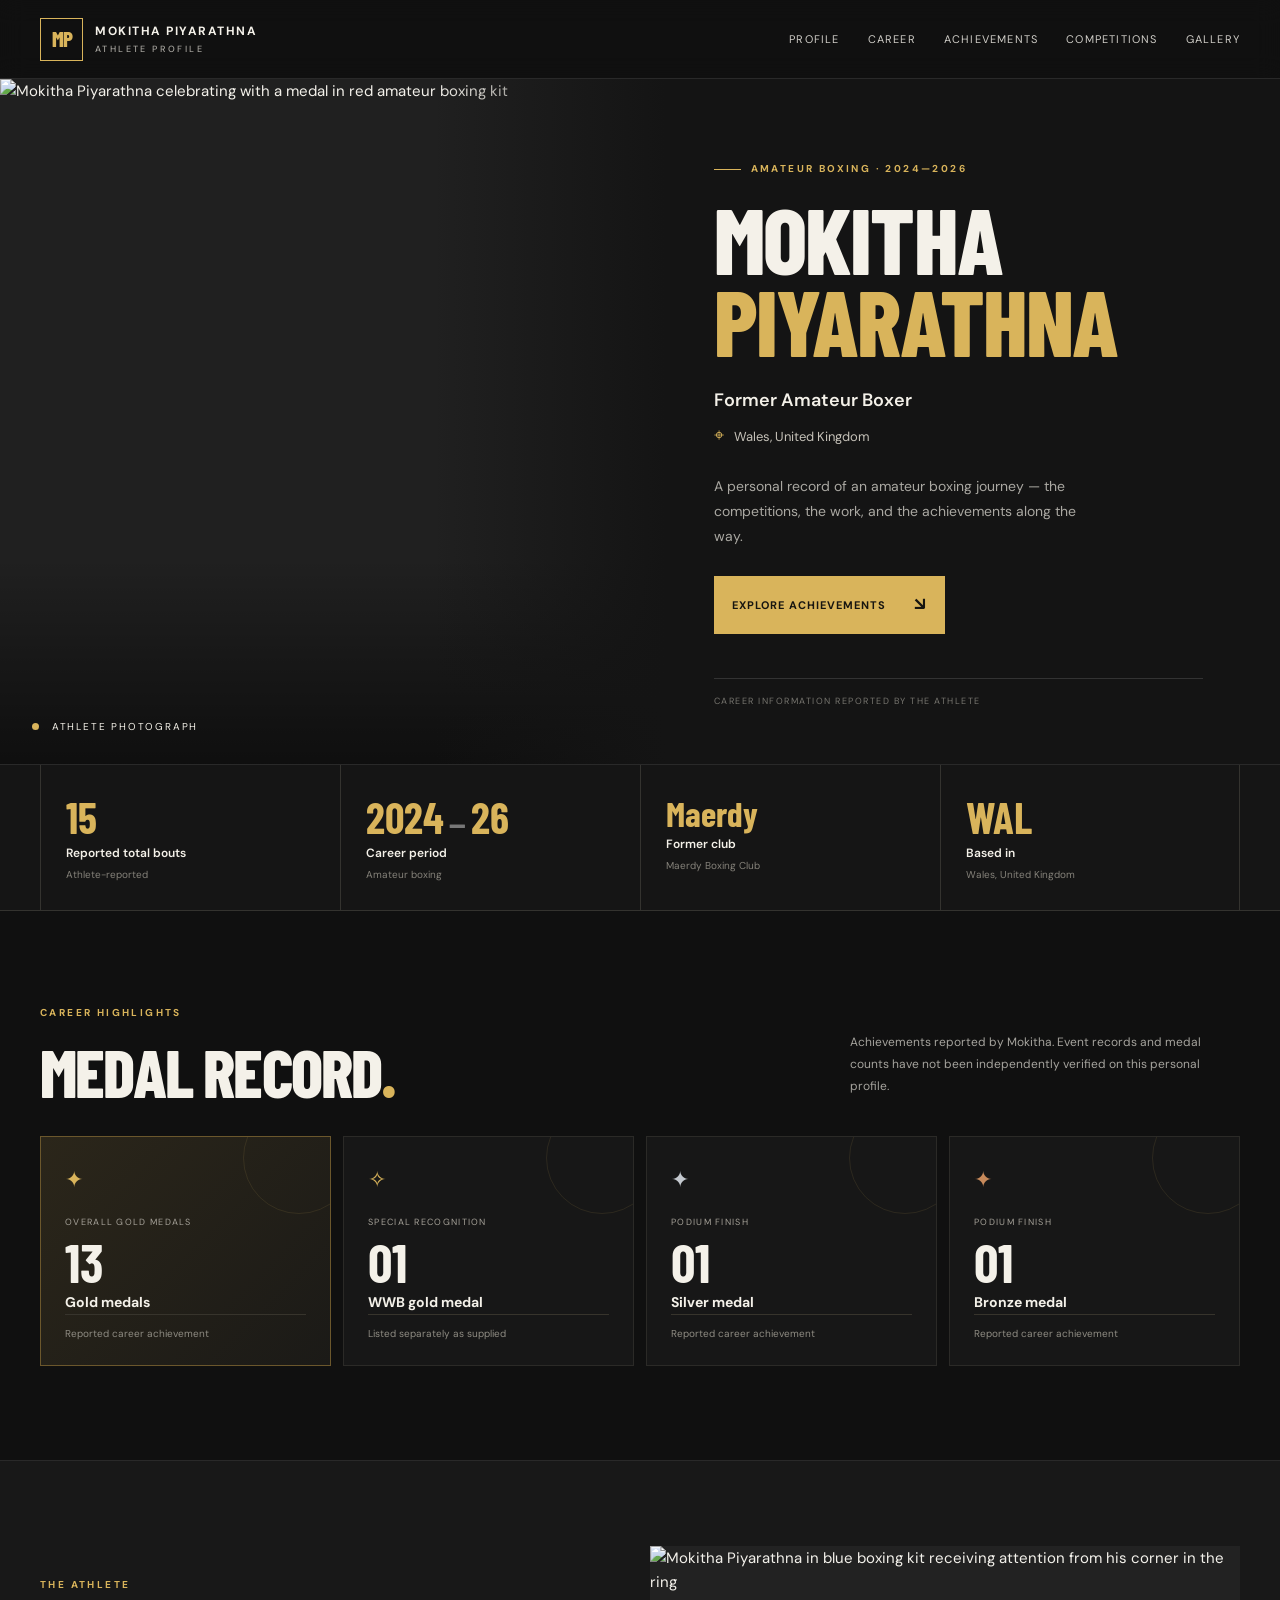
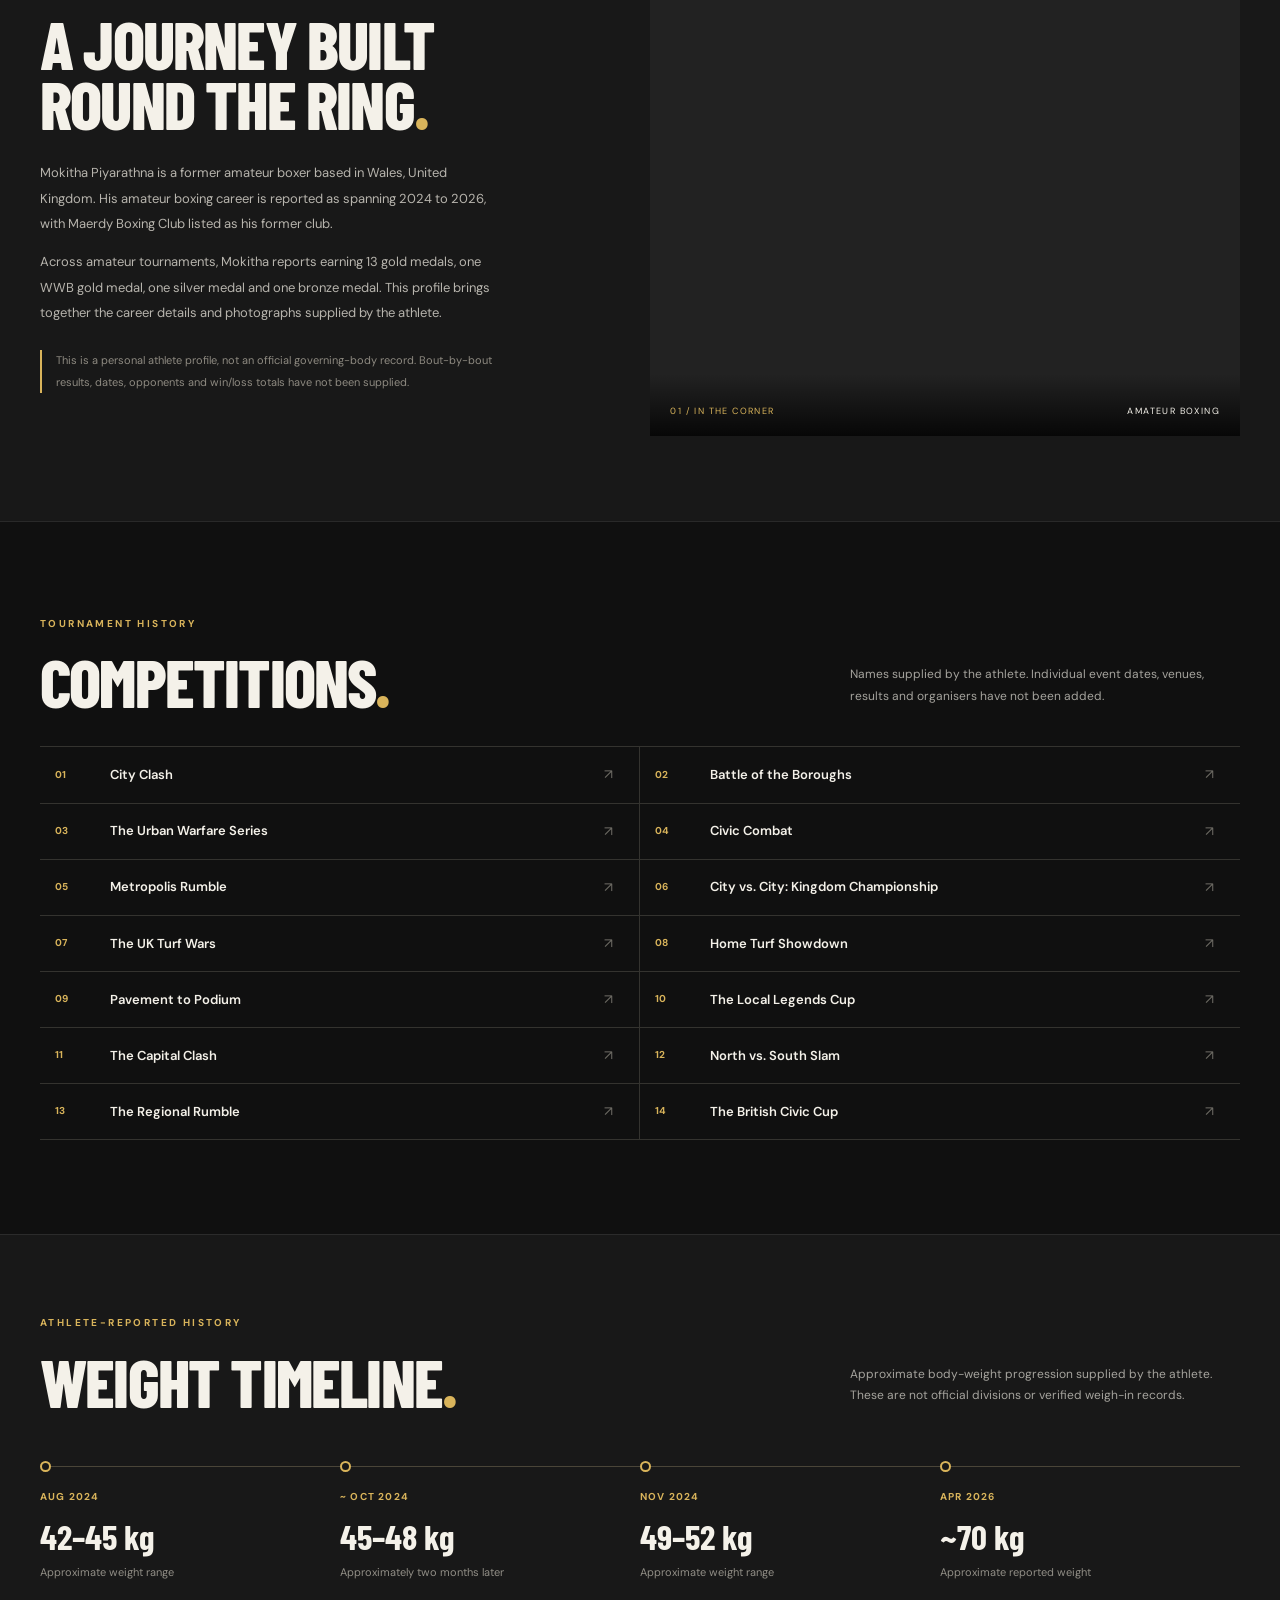
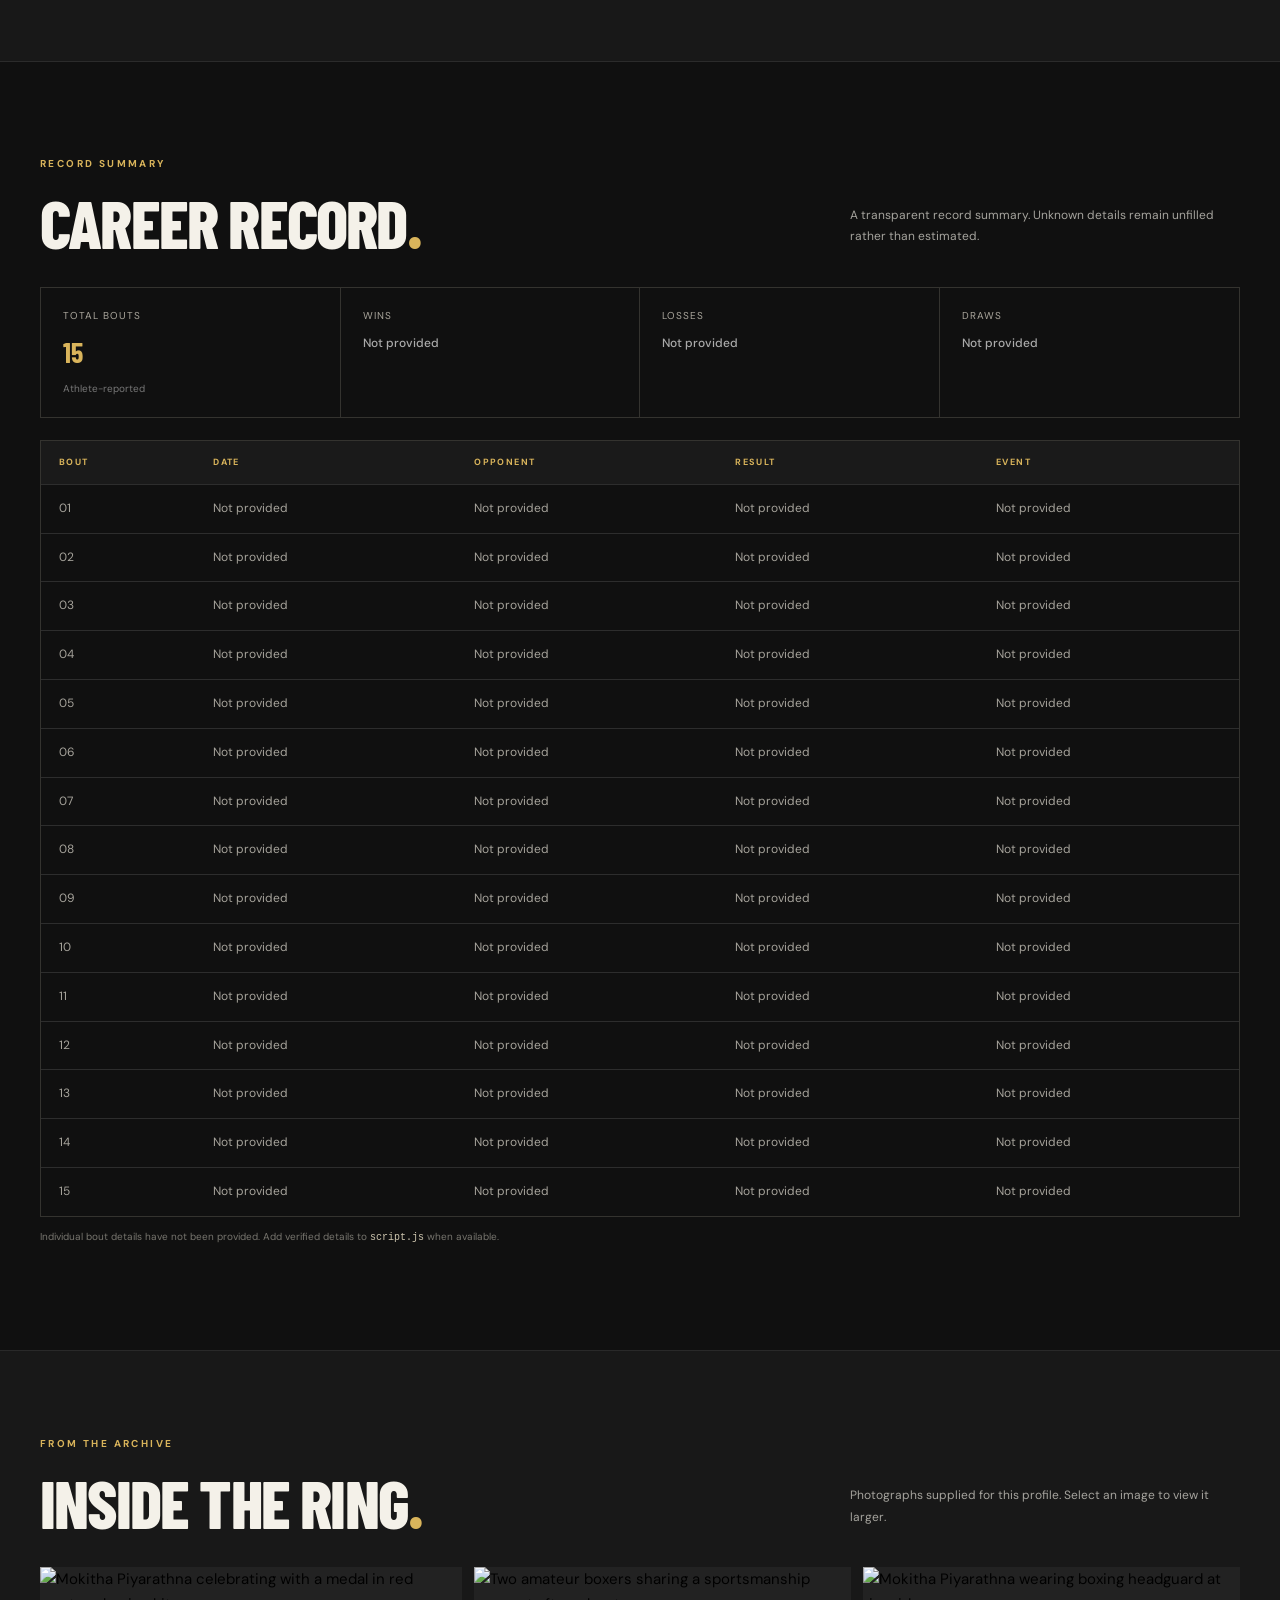
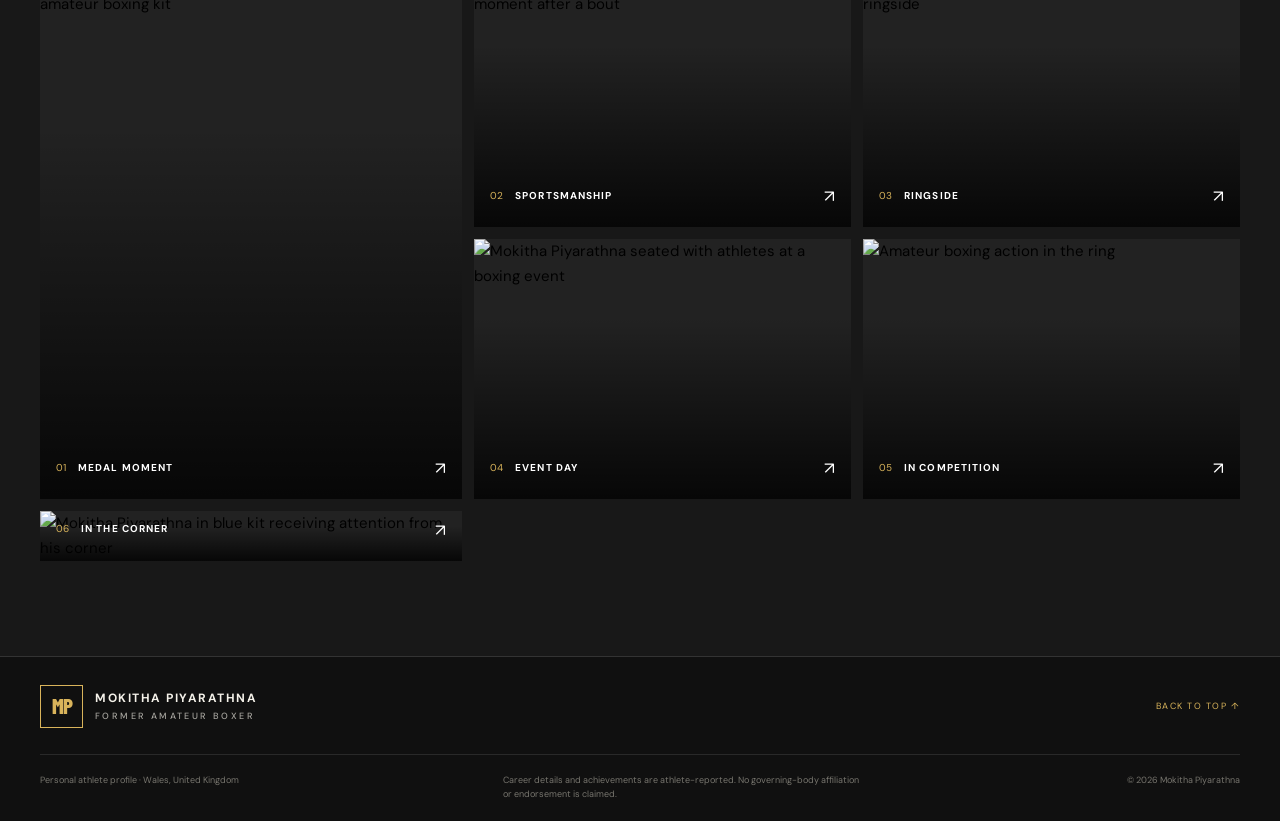
==== index.html @ 45ed4d42 "Add files via upload" ====
<!doctype html>
<html lang="en-GB">
<head>
  <meta charset="utf-8">
  <meta name="viewport" content="width=device-width, initial-scale=1">
  <meta name="theme-color" content="#111111">
  <title>Mokitha Piyarathna | Former Amateur Boxer</title>
  <meta name="description" content="The personal athlete profile of Mokitha Piyarathna, a former amateur boxer based in Wales, United Kingdom. Career overview, reported achievements, competition history and photographs.">
  <meta property="og:type" content="profile">
  <meta property="og:title" content="Mokitha Piyarathna | Former Amateur Boxer">
  <meta property="og:description" content="Amateur boxing career profile, reported medal achievements, competition history and photo gallery.">
  <meta property="og:image" content="assets/medal-celebration.jpeg">
  <meta property="og:image:alt" content="Mokitha Piyarathna celebrating with a medal in the boxing ring">
  <meta name="twitter:card" content="summary_large_image">
  <link rel="icon" type="image/svg+xml" href="favicon.svg">
  <link rel="stylesheet" href="styles.css">
  <script type="application/ld+json">
  {
    "@context": "https://schema.org",
    "@type": "ProfilePage",
    "name": "Mokitha Piyarathna — Former Amateur Boxer",
    "description": "Personal athlete profile for Mokitha Piyarathna, a former amateur boxer based in Wales, United Kingdom.",
    "mainEntity": {
      "@type": "Person",
      "name": "Mokitha Piyarathna",
      "jobTitle": "Former Amateur Boxer",
      "address": {
        "@type": "PostalAddress",
        "addressRegion": "Wales",
        "addressCountry": "GB"
      },
      "memberOf": {
        "@type": "SportsOrganization",
        "name": "Maerdy Boxing Club",
        "additionalProperty": {
          "@type": "PropertyValue",
          "name": "Relationship",
          "value": "Former club supplied by athlete"
        }
      },
      "description": "Former amateur boxer. Career period reported as 2024–2026. The profile's career details and achievements are athlete-reported."
    }
  }
  </script>
</head>
<body>
  <a class="skip-link" href="#main">Skip to content</a>
  <header class="site-header">
    <div class="wrap header-inner">
      <a class="brand" href="#top" aria-label="Mokitha Piyarathna home">
        <span class="monogram">MP</span><span class="brand-name">MOKITHA PIYARATHNA<span class="brand-sub">ATHLETE PROFILE</span></span>
      </a>
      <button class="menu-toggle" aria-expanded="false" aria-controls="main-nav">Menu <span aria-hidden="true">☰</span></button>
      <nav id="main-nav" class="nav" aria-label="Main navigation">
        <a href="#profile">Profile</a><a href="#career">Career</a><a href="#achievements">Achievements</a><a href="#competitions">Competitions</a><a href="#gallery">Gallery</a>
      </nav>
    </div>
  </header>

  <main id="main">
    <section class="hero" id="top" aria-labelledby="hero-title">
      <div class="hero-image-wrap">
        <img class="hero-image" src="assets/medal-celebration.jpeg" alt="Mokitha Piyarathna celebrating with a medal in red amateur boxing kit" fetchpriority="high">
        <div class="image-index"><span class="live-dot"></span> ATHLETE PHOTOGRAPH</div>
      </div>
      <div class="hero-content">
        <p class="eyebrow"><span class="gold-rule"></span> AMATEUR BOXING · 2024—2026</p>
        <h1 id="hero-title">Mokitha<br><span>Piyarathna</span></h1>
        <p class="hero-role">Former Amateur Boxer</p>
        <p class="hero-location"><span aria-hidden="true">⌖</span> Wales, United Kingdom</p>
        <p class="hero-summary">A personal record of an amateur boxing journey — the competitions, the work, and the achievements along the way.</p>
        <a class="button button-gold" href="#achievements">Explore achievements <span aria-hidden="true">↘</span></a>
        <div class="hero-footnote">CAREER INFORMATION REPORTED BY THE ATHLETE</div>
      </div>
    </section>

    <section class="stats-band" id="profile" aria-label="Athlete overview">
      <div class="wrap stats-grid">
        <div class="stat"><span class="stat-value">15</span><span class="stat-label">Reported total bouts</span><span class="stat-note">Athlete-reported</span></div>
        <div class="stat"><span class="stat-value">2024<span class="dash">—</span>26</span><span class="stat-label">Career period</span><span class="stat-note">Amateur boxing</span></div>
        <div class="stat"><span class="stat-value stat-club">Maerdy</span><span class="stat-label">Former club</span><span class="stat-note">Maerdy Boxing Club</span></div>
        <div class="stat"><span class="stat-value">WAL</span><span class="stat-label">Based in</span><span class="stat-note">Wales, United Kingdom</span></div>
      </div>
    </section>

    <section class="section wrap" id="achievements">
      <div class="section-head">
        <div><p class="eyebrow">CAREER HIGHLIGHTS</p><h2>Medal record<span class="gold-period">.</span></h2></div>
        <p class="section-intro">Achievements reported by Mokitha. Event records and medal counts have not been independently verified on this personal profile.</p>
      </div>
      <div class="medal-grid">
        <article class="medal-card medal-primary">
          <span class="medal-symbol" aria-hidden="true">✦</span><span class="medal-kicker">OVERALL GOLD MEDALS</span><strong>13</strong><span class="medal-title">Gold medals</span><span class="medal-line"></span><span class="medal-foot">Reported career achievement</span>
        </article>
        <article class="medal-card">
          <span class="medal-symbol" aria-hidden="true">✧</span><span class="medal-kicker">SPECIAL RECOGNITION</span><strong>01</strong><span class="medal-title">WWB gold medal</span><span class="medal-line"></span><span class="medal-foot">Listed separately as supplied</span>
        </article>
        <article class="medal-card">
          <span class="medal-symbol silver" aria-hidden="true">✦</span><span class="medal-kicker">PODIUM FINISH</span><strong>01</strong><span class="medal-title">Silver medal</span><span class="medal-line"></span><span class="medal-foot">Reported career achievement</span>
        </article>
        <article class="medal-card">
          <span class="medal-symbol bronze" aria-hidden="true">✦</span><span class="medal-kicker">PODIUM FINISH</span><strong>01</strong><span class="medal-title">Bronze medal</span><span class="medal-line"></span><span class="medal-foot">Reported career achievement</span>
        </article>
      </div>
    </section>

    <section class="career-section" id="career">
      <div class="wrap career-layout">
        <div class="career-copy">
          <p class="eyebrow">THE ATHLETE</p><h2>A journey built<br>round the ring<span class="gold-period">.</span></h2>
          <p>Mokitha Piyarathna is a former amateur boxer based in Wales, United Kingdom. His amateur boxing career is reported as spanning 2024 to 2026, with Maerdy Boxing Club listed as his former club.</p>
          <p>Across amateur tournaments, Mokitha reports earning 13 gold medals, one WWB gold medal, one silver medal and one bronze medal. This profile brings together the career details and photographs supplied by the athlete.</p>
          <p class="small-note">This is a personal athlete profile, not an official governing-body record. Bout-by-bout results, dates, opponents and win/loss totals have not been supplied.</p>
        </div>
        <figure class="career-photo">
          <img src="assets/corner-coaching.jpeg" alt="Mokitha Piyarathna in blue boxing kit receiving attention from his corner in the ring" loading="lazy">
          <figcaption><span>01 / IN THE CORNER</span><span>AMATEUR BOXING</span></figcaption>
        </figure>
      </div>
    </section>

    <section class="section wrap" id="competitions">
      <div class="section-head">
        <div><p class="eyebrow">TOURNAMENT HISTORY</p><h2>Competitions<span class="gold-period">.</span></h2></div>
        <p class="section-intro">Names supplied by the athlete. Individual event dates, venues, results and organisers have not been added.</p>
      </div>
      <div class="competition-list">
        <div class="competition-item"><span>01</span><p>City Clash</p><span class="comp-mark">↗</span></div>
        <div class="competition-item"><span>02</span><p>Battle of the Boroughs</p><span class="comp-mark">↗</span></div>
        <div class="competition-item"><span>03</span><p>The Urban Warfare Series</p><span class="comp-mark">↗</span></div>
        <div class="competition-item"><span>04</span><p>Civic Combat</p><span class="comp-mark">↗</span></div>
        <div class="competition-item"><span>05</span><p>Metropolis Rumble</p><span class="comp-mark">↗</span></div>
        <div class="competition-item"><span>06</span><p>City vs. City: Kingdom Championship</p><span class="comp-mark">↗</span></div>
        <div class="competition-item"><span>07</span><p>The UK Turf Wars</p><span class="comp-mark">↗</span></div>
        <div class="competition-item"><span>08</span><p>Home Turf Showdown</p><span class="comp-mark">↗</span></div>
        <div class="competition-item"><span>09</span><p>Pavement to Podium</p><span class="comp-mark">↗</span></div>
        <div class="competition-item"><span>10</span><p>The Local Legends Cup</p><span class="comp-mark">↗</span></div>
        <div class="competition-item"><span>11</span><p>The Capital Clash</p><span class="comp-mark">↗</span></div>
        <div class="competition-item"><span>12</span><p>North vs. South Slam</p><span class="comp-mark">↗</span></div>
        <div class="competition-item"><span>13</span><p>The Regional Rumble</p><span class="comp-mark">↗</span></div>
        <div class="competition-item"><span>14</span><p>The British Civic Cup</p><span class="comp-mark">↗</span></div>
      </div>
    </section>

    <section class="weight-section">
      <div class="wrap">
        <div class="section-head">
          <div><p class="eyebrow">ATHLETE-REPORTED HISTORY</p><h2>Weight timeline<span class="gold-period">.</span></h2></div>
          <p class="section-intro">Approximate body-weight progression supplied by the athlete. These are not official divisions or verified weigh-in records.</p>
        </div>
        <div class="timeline">
          <article class="timeline-item"><div class="timeline-date">AUG 2024</div><div class="timeline-dot"></div><div class="timeline-detail"><strong>42–45 kg</strong><span>Approximate weight range</span></div></article>
          <article class="timeline-item"><div class="timeline-date">~ OCT 2024</div><div class="timeline-dot"></div><div class="timeline-detail"><strong>45–48 kg</strong><span>Approximately two months later</span></div></article>
          <article class="timeline-item"><div class="timeline-date">NOV 2024</div><div class="timeline-dot"></div><div class="timeline-detail"><strong>49–52 kg</strong><span>Approximate weight range</span></div></article>
          <article class="timeline-item"><div class="timeline-date">APR 2026</div><div class="timeline-dot"></div><div class="timeline-detail"><strong>~70 kg</strong><span>Approximate reported weight</span></div></article>
        </div>
      </div>
    </section>

    <section class="section wrap" id="record">
      <div class="section-head">
        <div><p class="eyebrow">RECORD SUMMARY</p><h2>Career record<span class="gold-period">.</span></h2></div>
        <p class="section-intro">A transparent record summary. Unknown details remain unfilled rather than estimated.</p>
      </div>
      <div class="record-summary">
        <div><span>Total bouts</span><strong>15</strong><small>Athlete-reported</small></div>
        <div><span>Wins</span><strong class="not-provided">Not provided</strong></div>
        <div><span>Losses</span><strong class="not-provided">Not provided</strong></div>
        <div><span>Draws</span><strong class="not-provided">Not provided</strong></div>
      </div>
      <div class="table-wrap">
        <table>
          <thead><tr><th scope="col">Bout</th><th scope="col">Date</th><th scope="col">Opponent</th><th scope="col">Result</th><th scope="col">Event</th></tr></thead>
          <tbody id="bout-rows"></tbody>
        </table>
      </div>
      <p class="table-note">Individual bout details have not been provided. Add verified details to <code>script.js</code> when available.</p>
    </section>

    <section class="gallery-section" id="gallery">
      <div class="wrap">
        <div class="section-head">
          <div><p class="eyebrow">FROM THE ARCHIVE</p><h2>Inside the ring<span class="gold-period">.</span></h2></div>
          <p class="section-intro">Photographs supplied for this profile. Select an image to view it larger.</p>
        </div>
        <div class="gallery-grid">
          <button class="gallery-card gallery-tall" data-full="assets/medal-celebration.jpeg" data-alt="Mokitha Piyarathna celebrating with a medal in red amateur boxing kit"><img src="assets/medal-celebration.jpeg" alt="Mokitha Piyarathna celebrating with a medal in red amateur boxing kit" loading="lazy"><span class="gallery-caption">01 <b>MEDAL MOMENT</b><i>↗</i></span></button>
          <button class="gallery-card" data-full="assets/sportsmanship.jpeg" data-alt="Two amateur boxers sharing a sportsmanship moment after a bout"><img src="assets/sportsmanship.jpeg" alt="Two amateur boxers sharing a sportsmanship moment after a bout" loading="lazy"><span class="gallery-caption">02 <b>SPORTSMANSHIP</b><i>↗</i></span></button>
          <button class="gallery-card" data-full="assets/ringside-portrait.jpeg" data-alt="Mokitha Piyarathna wearing boxing headguard at ringside"><img src="assets/ringside-portrait.jpeg" alt="Mokitha Piyarathna wearing boxing headguard at ringside" loading="lazy"><span class="gallery-caption">03 <b>RINGSIDE</b><i>↗</i></span></button>
          <button class="gallery-card" data-full="assets/team-event.jpeg" data-alt="Mokitha Piyarathna seated with athletes at a boxing event"><img src="assets/team-event.jpeg" alt="Mokitha Piyarathna seated with athletes at a boxing event" loading="lazy"><span class="gallery-caption">04 <b>EVENT DAY</b><i>↗</i></span></button>
          <button class="gallery-card" data-full="assets/ring-action.jpeg" data-alt="Amateur boxing action in the ring"><img src="assets/ring-action.jpeg" alt="Amateur boxing action in the ring" loading="lazy"><span class="gallery-caption">05 <b>IN COMPETITION</b><i>↗</i></span></button>
          <button class="gallery-card" data-full="assets/corner-coaching.jpeg" data-alt="Mokitha Piyarathna in blue kit receiving attention from his corner"><img src="assets/corner-coaching.jpeg" alt="Mokitha Piyarathna in blue kit receiving attention from his corner" loading="lazy"><span class="gallery-caption">06 <b>IN THE CORNER</b><i>↗</i></span></button>
        </div>
      </div>
    </section>
    <dialog class="lightbox" aria-label="Expanded photograph"><button class="lightbox-close" aria-label="Close image">×</button><img alt="Expanded boxing photograph" src=""><p></p></dialog>
  </main>

  <footer class="site-footer">
    <div class="wrap footer-main"><a class="brand" href="#top"><span class="monogram">MP</span><span class="brand-name">MOKITHA PIYARATHNA<span class="brand-sub">FORMER AMATEUR BOXER</span></span></a><a class="back-top" href="#top">BACK TO TOP ↑</a></div>
    <div class="wrap footer-bottom"><p>Personal athlete profile · Wales, United Kingdom</p><p>Career details and achievements are athlete-reported. No governing-body affiliation or endorsement is claimed.</p><p class="copyright">© <span id="year">2026</span> Mokitha Piyarathna</p></div>
  </footer>
  <script src="script.js" defer></script>
</body>
</html>
---- styles.css ----
@import url('https://fonts.googleapis.com/css2?family=Barlow+Condensed:wght@500;600;700;800;900&family=DM+Sans:wght@400;500;600;700&display=swap');
:root{--bg:#101010;--panel:#171717;--panel2:#1e1e1e;--text:#f4f1e9;--muted:#a5a39d;--line:#34332f;--gold:#d9b45b;--gold2:#f0d58d;--max:1200px}
*{box-sizing:border-box}html{scroll-behavior:smooth;scroll-padding-top:88px}body{margin:0;background:var(--bg);color:var(--text);font-family:"DM Sans",Arial,sans-serif;font-size:15px;line-height:1.65}img{display:block;max-width:100%}a{color:inherit;text-decoration:none}button{font:inherit}.wrap{width:min(var(--max),calc(100% - 64px));margin-inline:auto}.skip-link{position:absolute;left:-9999px;top:8px;background:var(--gold);color:#111;padding:10px;z-index:99}.skip-link:focus{left:8px}.site-header{position:sticky;top:0;z-index:20;background:rgba(16,16,16,.94);backdrop-filter:blur(12px);border-bottom:1px solid #292929}.header-inner{min-height:78px;display:flex;align-items:center;justify-content:space-between;gap:24px}.brand{display:flex;align-items:center;gap:12px;min-width:max-content}.monogram{width:43px;height:43px;display:grid;place-items:center;border:1px solid var(--gold);color:var(--gold);font-family:"Barlow Condensed",sans-serif;font-size:21px;font-weight:800;letter-spacing:-1px}.brand-name{font-size:12px;letter-spacing:1.5px;font-weight:700;line-height:1.35}.brand-sub{display:block;font-size:9px;color:var(--muted);letter-spacing:2.4px;margin-top:4px;font-weight:500}.nav{display:flex;align-items:center;gap:28px}.nav a{font-size:11px;text-transform:uppercase;letter-spacing:1.2px;color:#d0cec8;transition:color .2s}.nav a:hover,.nav a:focus-visible{color:var(--gold)}.menu-toggle{display:none;background:none;border:1px solid var(--line);color:var(--text);padding:8px 12px}.hero{min-height:610px;display:grid;grid-template-columns:1.04fr .96fr;background:#141414;border-bottom:1px solid #292929}.hero-image-wrap{position:relative;min-height:610px;overflow:hidden;background:#202020}.hero-image{width:100%;height:100%;position:absolute;inset:0;object-fit:cover;object-position:center 24%;filter:saturate(.82);}.hero-image-wrap:after{content:"";position:absolute;inset:0;background:linear-gradient(90deg,transparent 65%,#141414 100%),linear-gradient(0deg,rgba(0,0,0,.55),transparent 30%);pointer-events:none}.image-index{position:absolute;z-index:1;left:32px;bottom:28px;font-size:10px;letter-spacing:1.8px;color:#f3f0e7}.live-dot{display:inline-block;width:7px;height:7px;border-radius:50%;background:var(--gold);margin-right:8px}.hero-content{padding:82px clamp(32px,6vw,96px) 55px 48px;align-self:center}.eyebrow{font-size:10px;letter-spacing:2.4px;font-weight:700;color:var(--gold);margin:0 0 19px;display:flex;align-items:center;gap:10px}.gold-rule{height:1px;width:27px;background:var(--gold);display:inline-block}.hero h1,.section h2,.career-copy h2,.section-head h2{font-family:"Barlow Condensed",Impact,sans-serif;font-weight:800;text-transform:uppercase;letter-spacing:-1.8px;line-height:.9;margin:0}.hero h1{font-size:clamp(58px,7.2vw,104px)}.hero h1 span{color:var(--gold)}.hero-role{font-size:18px;font-weight:600;margin:24px 0 5px}.hero-location{color:#c5c1b8;margin:0 0 23px;font-size:13px}.hero-location span{color:var(--gold);font-size:18px;margin-right:7px}.hero-summary{max-width:390px;color:#aaa8a2;font-size:14px;line-height:1.8;margin:0 0 27px}.button{display:inline-flex;align-items:center;gap:28px;padding:14px 18px;font-size:11px;text-transform:uppercase;letter-spacing:1px;font-weight:700}.button-gold{background:var(--gold);color:#171510}.button-gold:hover{background:var(--gold2)}.button span{font-size:18px}.hero-footnote{margin-top:44px;padding-top:15px;border-top:1px solid #333;font-size:9px;letter-spacing:1.5px;color:#77756f}.stats-band{border-bottom:1px solid var(--line);background:#151515}.stats-grid{display:grid;grid-template-columns:repeat(4,1fr)}.stat{padding:29px 25px 27px;border-left:1px solid var(--line);display:flex;flex-direction:column;gap:3px}.stat:last-child{border-right:1px solid var(--line)}.stat-value{font-family:"Barlow Condensed",sans-serif;font-size:43px;line-height:1.1;font-weight:700;color:var(--gold)}.stat-club{font-size:35px}.dash{color:#777;font-size:28px;padding:0 5px}.stat-label{font-size:12px;font-weight:600}.stat-note{font-size:10px;color:#85827a}.section{padding-top:94px;padding-bottom:94px}.section-head{display:flex;align-items:end;justify-content:space-between;gap:35px;margin-bottom:35px}.section-head h2,.career-copy h2{font-size:clamp(43px,5.5vw,67px)}.gold-period{color:var(--gold)}.section-intro{max-width:390px;margin:0 0 4px;color:var(--muted);font-size:12px;line-height:1.8}.medal-grid{display:grid;grid-template-columns:repeat(4,1fr);gap:12px}.medal-card{position:relative;background:var(--panel);border:1px solid #2b2a27;padding:25px 24px 22px;min-height:218px;display:flex;flex-direction:column;align-items:flex-start;overflow:hidden}.medal-card:after{content:"";position:absolute;right:-25px;top:-35px;width:110px;height:110px;border:1px solid rgba(217,180,91,.11);border-radius:50%}.medal-primary{background:linear-gradient(135deg,#2b261a,#1b1a17);border-color:#6b572c}.medal-symbol{font-size:22px;color:var(--gold);margin-bottom:16px}.medal-symbol.silver{color:#c4c9cf}.medal-symbol.bronze{color:#c88a5b}.medal-kicker{font-size:9px;letter-spacing:1.3px;color:#a5a198}.medal-card strong{font-family:"Barlow Condensed",sans-serif;font-size:54px;line-height:1.05;margin-top:5px}.medal-title{font-size:14px;font-weight:700}.medal-line{height:1px;width:100%;background:#37342c;margin-top:auto;margin-bottom:11px}.medal-foot{font-size:10px;color:#8f8c83}.career-section{background:#181818;border-top:1px solid #292929;border-bottom:1px solid #292929;padding:85px 0}.career-layout{display:grid;grid-template-columns:.92fr 1.08fr;gap:9%;align-items:center}.career-copy h2{margin-bottom:27px}.career-copy p:not(.eyebrow){color:#b7b4ad;font-size:13px;line-height:1.95;max-width:460px}.career-copy .small-note{border-left:2px solid var(--gold);padding-left:14px;margin-top:25px;font-size:11px!important;color:#8e8a81!important}.career-photo{margin:0;position:relative;height:490px;background:#222;overflow:hidden}.career-photo img{width:100%;height:100%;object-fit:cover;object-position:center 30%;filter:saturate(.75)}.career-photo figcaption{position:absolute;bottom:0;left:0;right:0;background:linear-gradient(0deg,rgba(0,0,0,.8),transparent);padding:30px 20px 17px;display:flex;justify-content:space-between;font-size:9px;letter-spacing:1.4px}.career-photo figcaption span:first-child{color:var(--gold)}.competition-list{display:grid;grid-template-columns:1fr 1fr;border-top:1px solid var(--line)}.competition-item{display:grid;grid-template-columns:42px 1fr 20px;gap:13px;align-items:center;padding:16px 15px;border-bottom:1px solid var(--line);min-width:0}.competition-item:nth-child(odd){border-right:1px solid var(--line)}.competition-item>span:first-child{font-size:10px;color:var(--gold);font-weight:700}.competition-item p{font-size:13px;margin:0;font-weight:600}.comp-mark{color:#6c6a63;font-size:14px}.weight-section{padding:80px 0;background:#181818;border-block:1px solid #2b2b2b}.timeline{display:grid;grid-template-columns:repeat(4,1fr);position:relative;margin-top:50px}.timeline:before{content:"";height:1px;background:#4a4538;position:absolute;top:5px;left:0;right:0}.timeline-item{position:relative;padding:28px 20px 0 0}.timeline-dot{position:absolute;top:0;left:0;width:11px;height:11px;border:2px solid var(--gold);background:#181818;border-radius:50%;z-index:1}.timeline-date{font-size:10px;color:var(--gold);font-weight:700;letter-spacing:1.2px;margin-bottom:12px}.timeline-detail strong{display:block;font-family:"Barlow Condensed",sans-serif;font-size:35px;line-height:1.1}.timeline-detail span{display:block;color:#918e86;font-size:11px;margin-top:7px}.record-summary{display:grid;grid-template-columns:repeat(4,1fr);border:1px solid var(--line);margin-bottom:22px}.record-summary>div{padding:20px 22px;border-right:1px solid var(--line);display:flex;flex-direction:column;gap:5px}.record-summary>div:last-child{border:0}.record-summary span{font-size:10px;color:#aaa69c;text-transform:uppercase;letter-spacing:1px}.record-summary strong{font-family:"Barlow Condensed",sans-serif;font-size:28px;color:var(--gold)}.record-summary small{font-size:10px;color:#777}.record-summary .not-provided{font-family:"DM Sans",sans-serif;font-size:12px;color:#aaa;font-weight:500;margin-top:5px}.table-wrap{overflow-x:auto;border:1px solid var(--line)}table{border-collapse:collapse;width:100%;min-width:610px;text-align:left}th{font-size:9px;letter-spacing:1.4px;text-transform:uppercase;color:var(--gold);background:#1a1a1a}th,td{padding:14px 18px;border-bottom:1px solid #2d2d2d}td{font-size:12px;color:#a6a39b}tbody tr:last-child td{border-bottom:0}.table-note{color:#77756e;font-size:10px;margin-top:12px}.table-note code{color:#cfc7b0}.gallery-section{padding:85px 0 95px;background:#181818;border-top:1px solid #292929}.gallery-grid{display:grid;grid-template-columns:1.12fr 1fr 1fr;grid-template-rows:repeat(2,260px);gap:12px}.gallery-card{position:relative;padding:0;overflow:hidden;border:0;background:#222;text-align:left;cursor:zoom-in;min-width:0}.gallery-card.gallery-tall{grid-row:span 2}.gallery-card img{width:100%;height:100%;object-fit:cover;transition:transform .35s ease;filter:saturate(.8)}.gallery-card:hover img,.gallery-card:focus-visible img{transform:scale(1.035)}.gallery-card:after{content:"";position:absolute;inset:30% 0 0;background:linear-gradient(0deg,rgba(0,0,0,.8),transparent)}.gallery-caption{position:absolute;bottom:0;left:0;right:0;z-index:1;padding:17px 16px;display:flex;align-items:center;gap:12px;font-size:10px;color:var(--gold)}.gallery-caption b{font-size:10px;letter-spacing:1.1px;color:white}.gallery-caption i{font-style:normal;margin-left:auto;color:white;font-size:17px}.lightbox{border:1px solid #49443a;background:#111;color:white;padding:12px;max-width:min(92vw,900px);max-height:90vh}.lightbox::backdrop{background:rgba(0,0,0,.88)}.lightbox img{max-height:78vh;max-width:100%;object-fit:contain}.lightbox p{font-size:11px;color:#aaa;margin:8px 0 0}.lightbox-close{position:absolute;right:8px;top:8px;background:#111d;color:white;border:1px solid #777;border-radius:50%;width:34px;height:34px;font-size:24px;cursor:pointer}.site-footer{border-top:1px solid #333;padding:28px 0 20px;background:#101010}.footer-main{display:flex;align-items:center;justify-content:space-between;padding-bottom:26px;border-bottom:1px solid #292929}.back-top{font-size:9px;letter-spacing:1.5px;color:var(--gold)}.footer-bottom{padding-top:18px;display:flex;align-items:flex-start;justify-content:space-between;gap:20px;color:#77756e;font-size:9px}.footer-bottom p{margin:0;max-width:360px}.copyright{white-space:nowrap}
@media(min-width:1450px){.hero{grid-template-columns:1fr 1fr}.hero-content{padding-left:7vw}}
@media(max-width:900px){.wrap{width:min(100% - 40px,var(--max))}.nav{gap:16px}.nav a{font-size:10px}.hero{min-height:540px}.hero-image-wrap{min-height:540px}.hero-content{padding:60px 30px}.hero h1{font-size:clamp(56px,8vw,78px)}.stat{padding-inline:17px}.medal-grid{grid-template-columns:repeat(2,1fr)}.career-layout{gap:5%}.career-photo{height:440px}.gallery-grid{grid-template-rows:repeat(2,220px)}}
@media(max-width:650px){html{scroll-padding-top:72px}.wrap{width:calc(100% - 36px)}.header-inner{min-height:68px}.monogram{width:38px;height:38px}.brand-name{font-size:10px}.brand-sub{font-size:8px;letter-spacing:1.6px}.menu-toggle{display:block;font-size:11px}.nav{display:none;position:absolute;left:0;right:0;top:68px;background:#141414;padding:14px 20px 20px;border-bottom:1px solid #343434;flex-direction:column;align-items:stretch;gap:0}.nav.open{display:flex}.nav a{padding:13px 0;border-bottom:1px solid #292929;font-size:11px}.nav a:last-child{border-bottom:0}.hero{display:flex;flex-direction:column}.hero-image-wrap{min-height:0;height:410px;order:0}.hero-image{object-position:center 24%}.hero-image-wrap:after{background:linear-gradient(0deg,#141414 0%,transparent 28%,transparent 75%,rgba(0,0,0,.1))}.image-index{left:19px;bottom:15px}.hero-content{padding:24px 22px 35px;order:1}.hero h1{font-size:clamp(62px,17vw,92px)}.hero-role{margin-top:18px}.hero-footnote{margin-top:30px}.stats-grid{grid-template-columns:1fr 1fr}.stat{padding:20px 15px;border-bottom:1px solid var(--line)}.stat:nth-child(2){border-right:1px solid var(--line)}.stat-value{font-size:36px}.stat-club{font-size:30px}.section{padding-top:65px;padding-bottom:65px}.section-head{display:block;margin-bottom:25px}.section-head h2,.career-copy h2{font-size:52px}.section-intro{margin-top:17px;max-width:none}.medal-grid{gap:9px}.medal-card{padding:20px 15px;min-height:205px}.medal-card strong{font-size:48px}.medal-title{font-size:12px}.medal-kicker{font-size:8px;letter-spacing:.8px}.medal-foot{font-size:9px}.career-section{padding:62px 0}.career-layout{grid-template-columns:1fr;gap:28px}.career-photo{height:390px;order:-1}.career-copy h2{margin-bottom:20px}.competition-list{grid-template-columns:1fr}.competition-item:nth-child(odd){border-right:0}.competition-item{padding:15px 5px;grid-template-columns:32px 1fr 16px}.competition-item p{font-size:12px}.weight-section{padding:60px 0}.timeline{grid-template-columns:1fr 1fr;row-gap:30px;margin-top:34px}.timeline:before{display:none}.timeline-item{border-top:1px solid #4a4538;padding-top:15px}.timeline-dot{top:-5px}.timeline-detail strong{font-size:31px}.record-summary{grid-template-columns:1fr 1fr}.record-summary>div{border-bottom:1px solid var(--line);padding:17px}.record-summary>div:nth-child(2){border-right:0}.record-summary>div:nth-child(3){border-bottom:0}.record-summary>div:nth-child(4){border-bottom:0;border-right:0}.record-summary strong{font-size:25px}.gallery-section{padding:62px 0}.gallery-grid{grid-template-columns:1fr 1fr;grid-template-rows:250px 190px 190px;gap:8px}.gallery-card.gallery-tall{grid-row:span 1}.gallery-card:first-child{grid-column:span 2}.gallery-card:first-child img{object-position:center 22%}.gallery-caption{padding:12px 10px;gap:8px}.gallery-caption b{font-size:8px;letter-spacing:.5px}.gallery-caption{font-size:9px}.footer-main{align-items:flex-start}.footer-bottom{display:grid;grid-template-columns:1fr;gap:10px}.footer-bottom p{max-width:none}.back-top{padding-top:10px}}
@media(prefers-reduced-motion:reduce){*,*::before,*::after{scroll-behavior:auto!important;transition:none!important}}
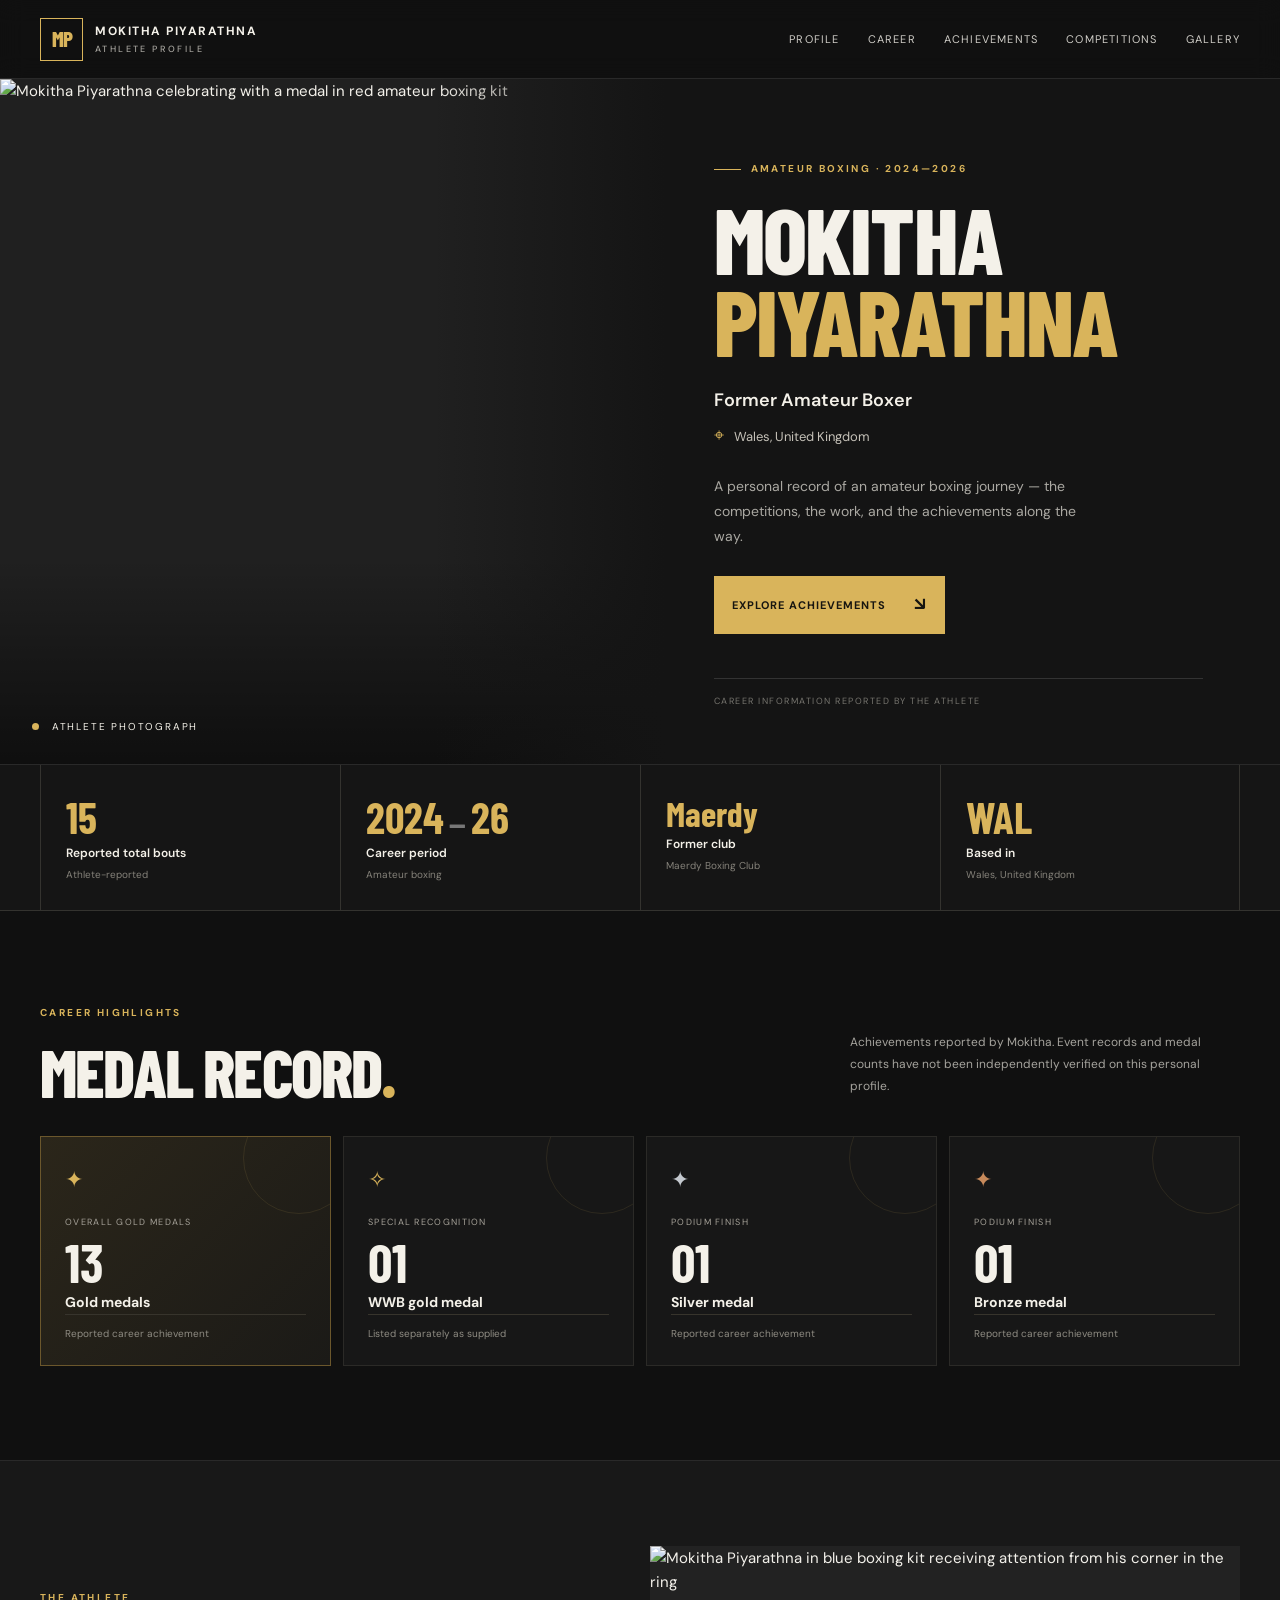
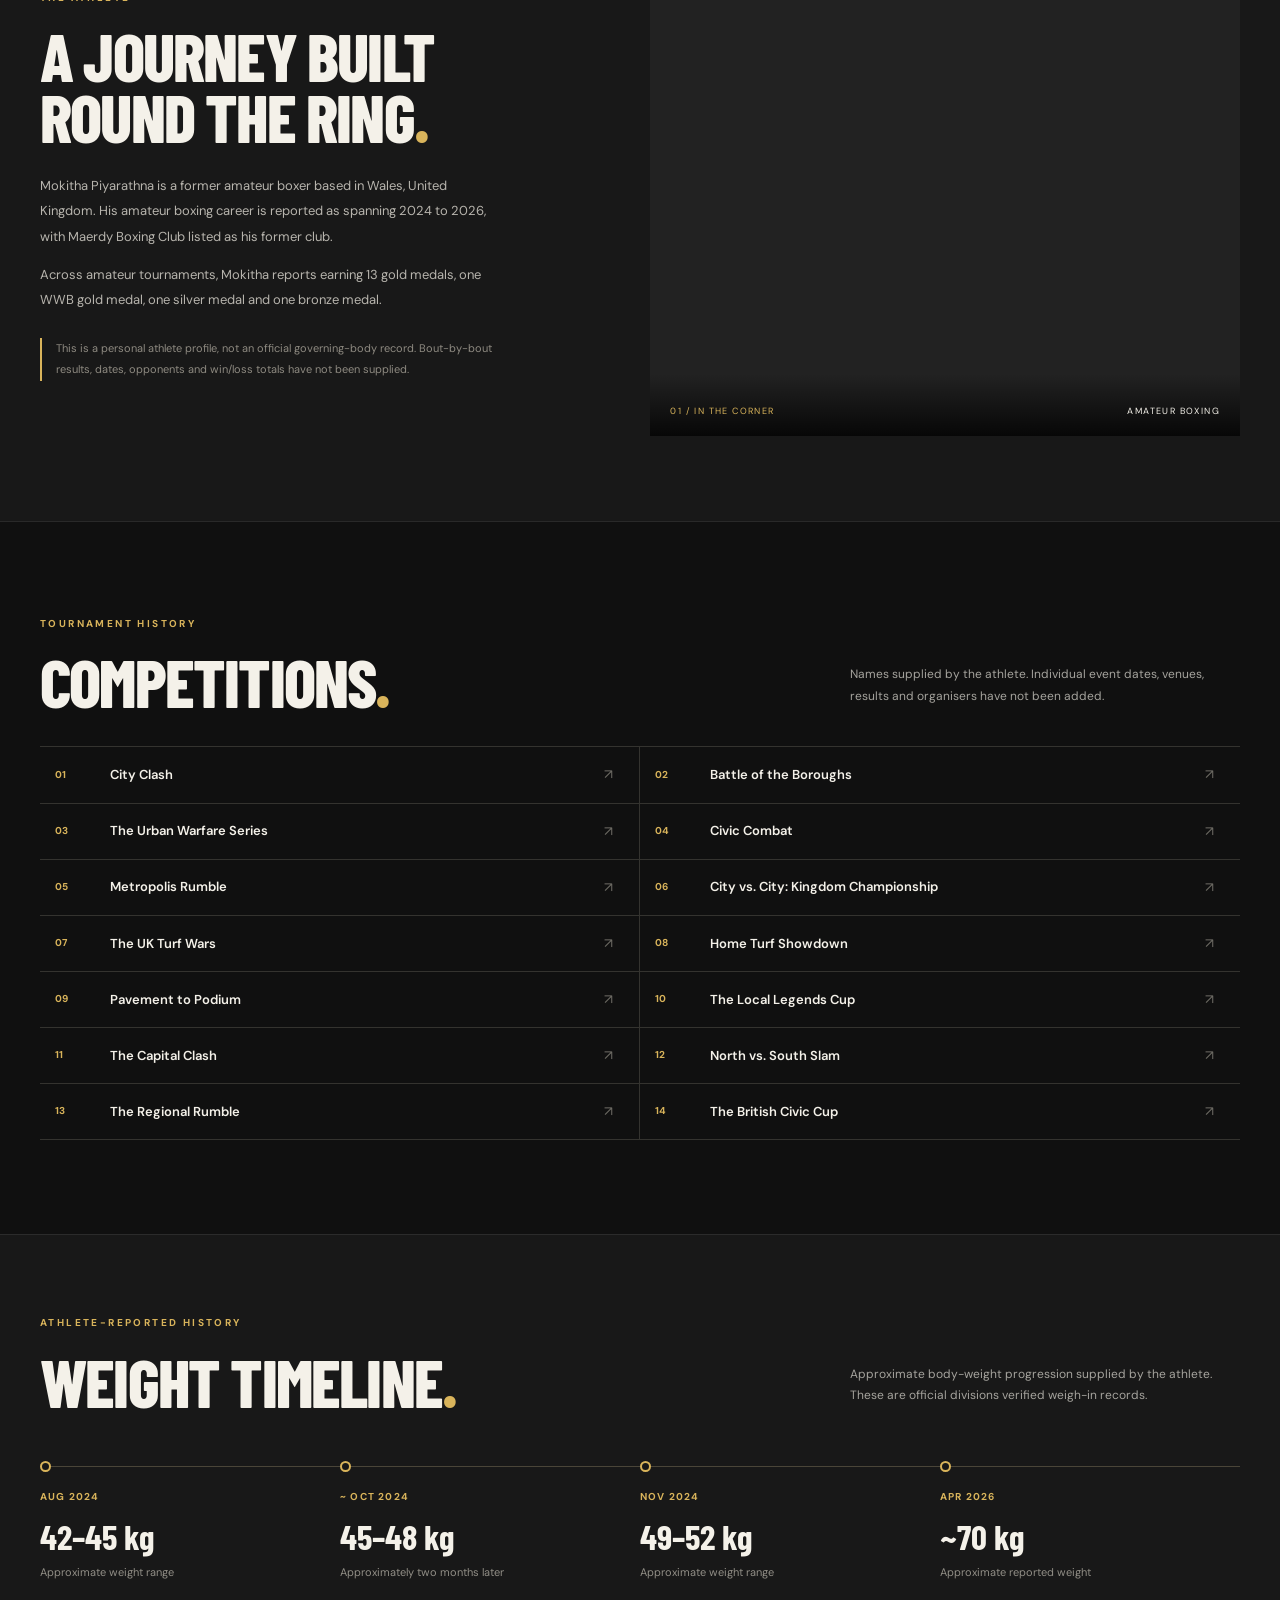
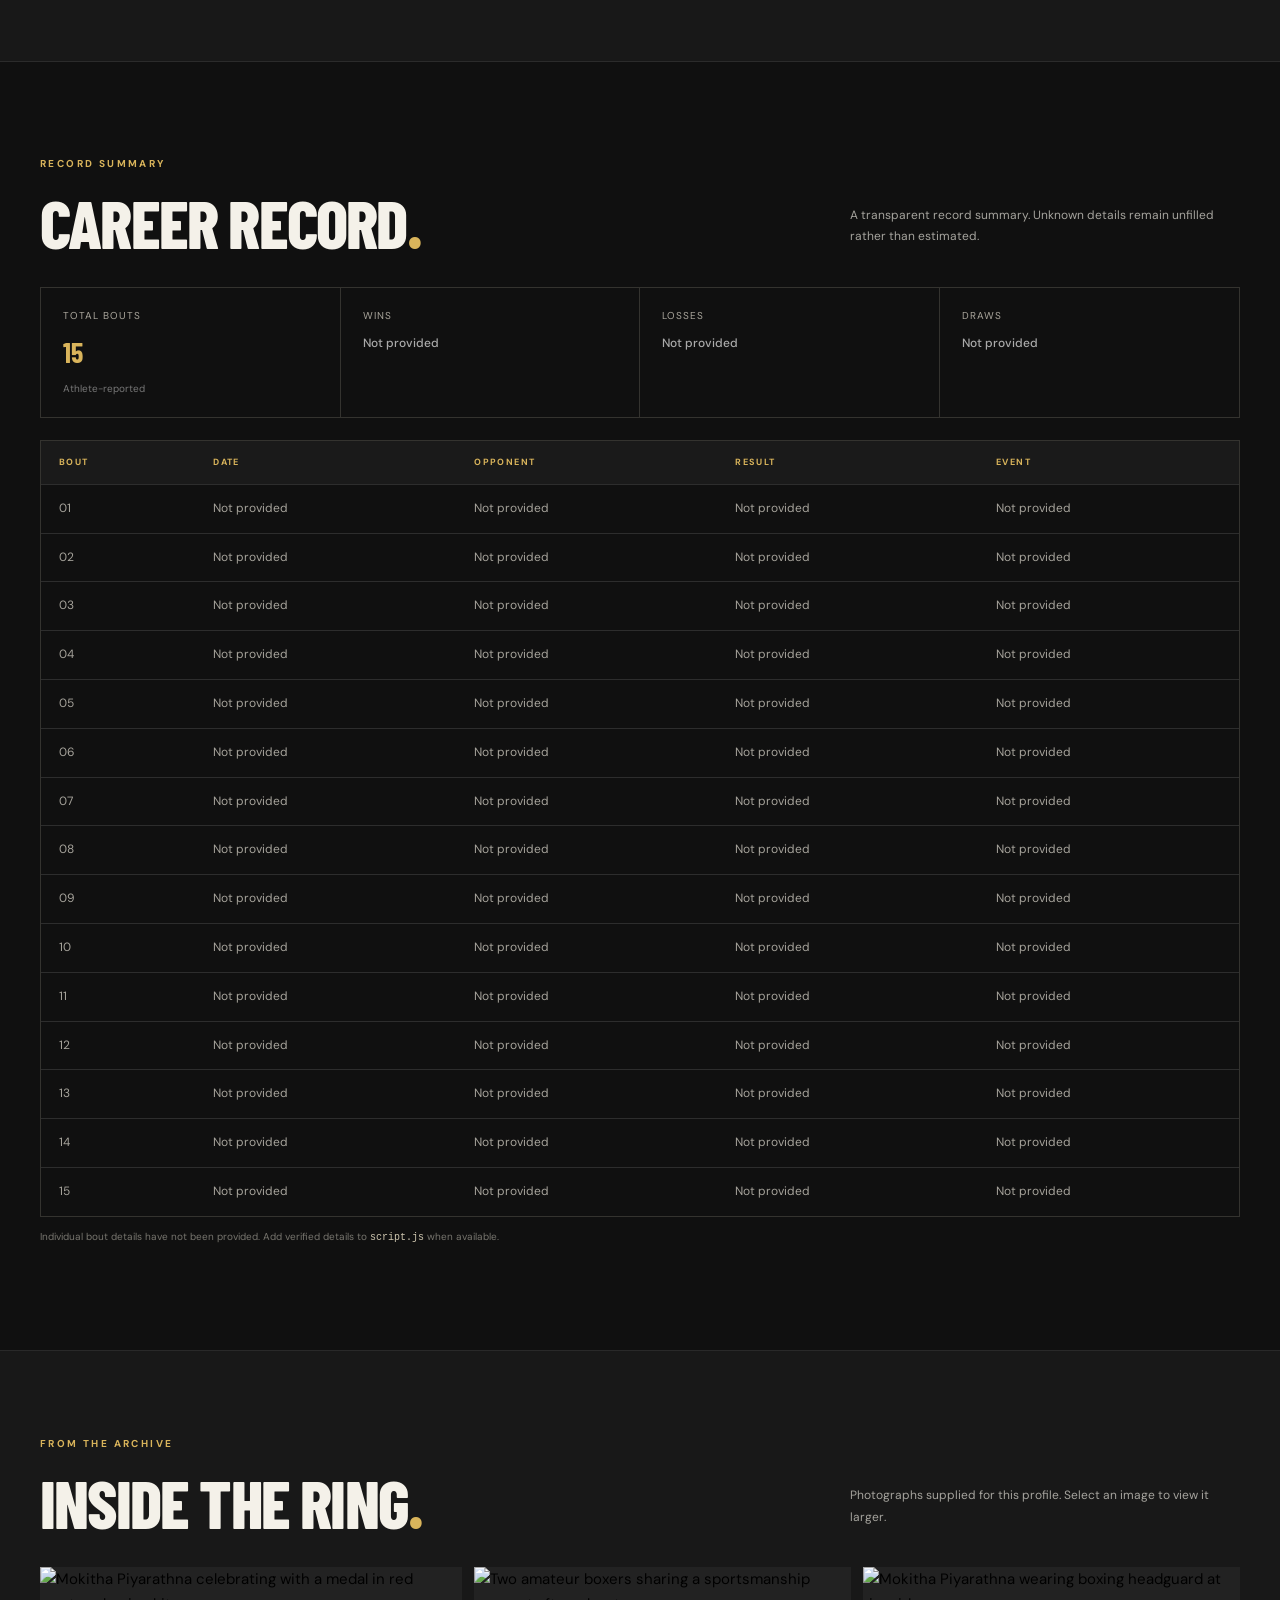
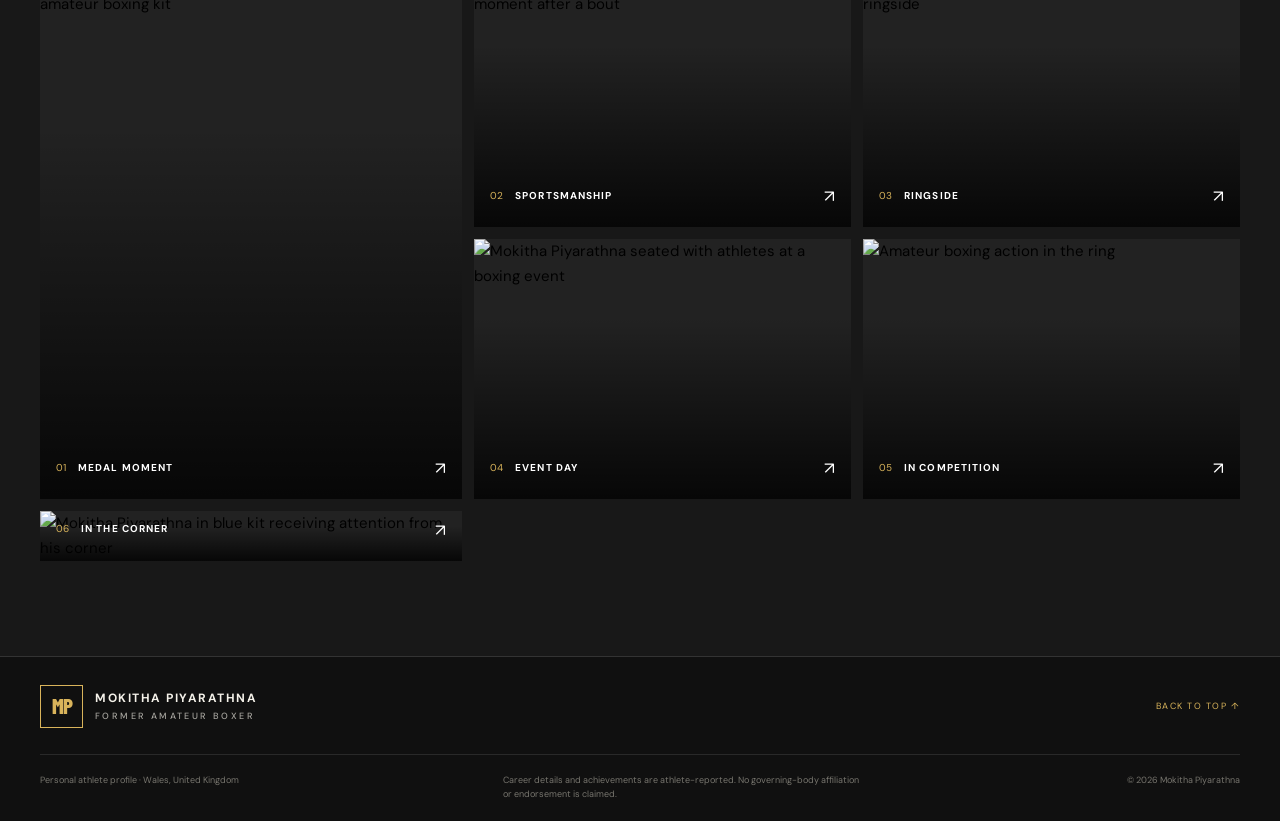
==== commit c8af6091: "Update index.html" ====
--- a/index.html
+++ b/index.html
@@ -9,7 +9,7 @@
   <meta property="og:type" content="profile">
   <meta property="og:title" content="Mokitha Piyarathna | Former Amateur Boxer">
   <meta property="og:description" content="Amateur boxing career profile, reported medal achievements, competition history and photo gallery.">
-  <meta property="og:image" content="assets/medal-celebration.jpeg">
+  <meta property="og:image" content="/medal-celebration.jpeg">
   <meta property="og:image:alt" content="Mokitha Piyarathna celebrating with a medal in the boxing ring">
   <meta name="twitter:card" content="summary_large_image">
   <link rel="icon" type="image/svg+xml" href="favicon.svg">
@@ -60,7 +60,7 @@
   <main id="main">
     <section class="hero" id="top" aria-labelledby="hero-title">
       <div class="hero-image-wrap">
-        <img class="hero-image" src="assets/medal-celebration.jpeg" alt="Mokitha Piyarathna celebrating with a medal in red amateur boxing kit" fetchpriority="high">
+        <img class="hero-image" src="/medal-celebration.jpeg" alt="Mokitha Piyarathna celebrating with a medal in red amateur boxing kit" fetchpriority="high">
         <div class="image-index"><span class="live-dot"></span> ATHLETE PHOTOGRAPH</div>
       </div>
       <div class="hero-content">
@@ -109,11 +109,11 @@
         <div class="career-copy">
           <p class="eyebrow">THE ATHLETE</p><h2>A journey built<br>round the ring<span class="gold-period">.</span></h2>
           <p>Mokitha Piyarathna is a former amateur boxer based in Wales, United Kingdom. His amateur boxing career is reported as spanning 2024 to 2026, with Maerdy Boxing Club listed as his former club.</p>
-          <p>Across amateur tournaments, Mokitha reports earning 13 gold medals, one WWB gold medal, one silver medal and one bronze medal. This profile brings together the career details and photographs supplied by the athlete.</p>
+          <p>Across amateur tournaments, Mokitha reports earning 13 gold medals, one WWB gold medal, one silver medal and one bronze medal.</p>
           <p class="small-note">This is a personal athlete profile, not an official governing-body record. Bout-by-bout results, dates, opponents and win/loss totals have not been supplied.</p>
         </div>
         <figure class="career-photo">
-          <img src="assets/corner-coaching.jpeg" alt="Mokitha Piyarathna in blue boxing kit receiving attention from his corner in the ring" loading="lazy">
+          <img src="corner-coaching.jpeg" alt="Mokitha Piyarathna in blue boxing kit receiving attention from his corner in the ring" loading="lazy">
           <figcaption><span>01 / IN THE CORNER</span><span>AMATEUR BOXING</span></figcaption>
         </figure>
       </div>
@@ -146,7 +146,7 @@
       <div class="wrap">
         <div class="section-head">
           <div><p class="eyebrow">ATHLETE-REPORTED HISTORY</p><h2>Weight timeline<span class="gold-period">.</span></h2></div>
-          <p class="section-intro">Approximate body-weight progression supplied by the athlete. These are not official divisions or verified weigh-in records.</p>
+          <p class="section-intro">Approximate body-weight progression supplied by the athlete. These are official divisions verified weigh-in records.</p>
         </div>
         <div class="timeline">
           <article class="timeline-item"><div class="timeline-date">AUG 2024</div><div class="timeline-dot"></div><div class="timeline-detail"><strong>42–45 kg</strong><span>Approximate weight range</span></div></article>
@@ -184,12 +184,12 @@
           <p class="section-intro">Photographs supplied for this profile. Select an image to view it larger.</p>
         </div>
         <div class="gallery-grid">
-          <button class="gallery-card gallery-tall" data-full="assets/medal-celebration.jpeg" data-alt="Mokitha Piyarathna celebrating with a medal in red amateur boxing kit"><img src="assets/medal-celebration.jpeg" alt="Mokitha Piyarathna celebrating with a medal in red amateur boxing kit" loading="lazy"><span class="gallery-caption">01 <b>MEDAL MOMENT</b><i>↗</i></span></button>
-          <button class="gallery-card" data-full="assets/sportsmanship.jpeg" data-alt="Two amateur boxers sharing a sportsmanship moment after a bout"><img src="assets/sportsmanship.jpeg" alt="Two amateur boxers sharing a sportsmanship moment after a bout" loading="lazy"><span class="gallery-caption">02 <b>SPORTSMANSHIP</b><i>↗</i></span></button>
-          <button class="gallery-card" data-full="assets/ringside-portrait.jpeg" data-alt="Mokitha Piyarathna wearing boxing headguard at ringside"><img src="assets/ringside-portrait.jpeg" alt="Mokitha Piyarathna wearing boxing headguard at ringside" loading="lazy"><span class="gallery-caption">03 <b>RINGSIDE</b><i>↗</i></span></button>
-          <button class="gallery-card" data-full="assets/team-event.jpeg" data-alt="Mokitha Piyarathna seated with athletes at a boxing event"><img src="assets/team-event.jpeg" alt="Mokitha Piyarathna seated with athletes at a boxing event" loading="lazy"><span class="gallery-caption">04 <b>EVENT DAY</b><i>↗</i></span></button>
-          <button class="gallery-card" data-full="assets/ring-action.jpeg" data-alt="Amateur boxing action in the ring"><img src="assets/ring-action.jpeg" alt="Amateur boxing action in the ring" loading="lazy"><span class="gallery-caption">05 <b>IN COMPETITION</b><i>↗</i></span></button>
-          <button class="gallery-card" data-full="assets/corner-coaching.jpeg" data-alt="Mokitha Piyarathna in blue kit receiving attention from his corner"><img src="assets/corner-coaching.jpeg" alt="Mokitha Piyarathna in blue kit receiving attention from his corner" loading="lazy"><span class="gallery-caption">06 <b>IN THE CORNER</b><i>↗</i></span></button>
+          <button class="gallery-card gallery-tall" data-full="medal-celebration.jpeg" data-alt="Mokitha Piyarathna celebrating with a medal in red amateur boxing kit"><img src="medal-celebration.jpeg" alt="Mokitha Piyarathna celebrating with a medal in red amateur boxing kit" loading="lazy"><span class="gallery-caption">01 <b>MEDAL MOMENT</b><i>↗</i></span></button>
+          <button class="gallery-card" data-full="sportsmanship.jpeg" data-alt="Two amateur boxers sharing a sportsmanship moment after a bout"><img src="sportsmanship.jpeg" alt="Two amateur boxers sharing a sportsmanship moment after a bout" loading="lazy"><span class="gallery-caption">02 <b>SPORTSMANSHIP</b><i>↗</i></span></button>
+          <button class="gallery-card" data-full="ringside-portrait.jpeg" data-alt="Mokitha Piyarathna wearing boxing headguard at ringside"><img src="ringside-portrait.jpeg" alt="Mokitha Piyarathna wearing boxing headguard at ringside" loading="lazy"><span class="gallery-caption">03 <b>RINGSIDE</b><i>↗</i></span></button>
+          <button class="gallery-card" data-full="team-event.jpeg" data-alt="Mokitha Piyarathna seated with athletes at a boxing event"><img src="team-event.jpeg" alt="Mokitha Piyarathna seated with athletes at a boxing event" loading="lazy"><span class="gallery-caption">04 <b>EVENT DAY</b><i>↗</i></span></button>
+          <button class="gallery-card" data-full="ring-action.jpeg" data-alt="Amateur boxing action in the ring"><img src="ring-action.jpeg" alt="Amateur boxing action in the ring" loading="lazy"><span class="gallery-caption">05 <b>IN COMPETITION</b><i>↗</i></span></button>
+          <button class="gallery-card" data-full="corner-coaching.jpeg" data-alt="Mokitha Piyarathna in blue kit receiving attention from his corner"><img src="corner-coaching.jpeg" alt="Mokitha Piyarathna in blue kit receiving attention from his corner" loading="lazy"><span class="gallery-caption">06 <b>IN THE CORNER</b><i>↗</i></span></button>
         </div>
       </div>
     </section>
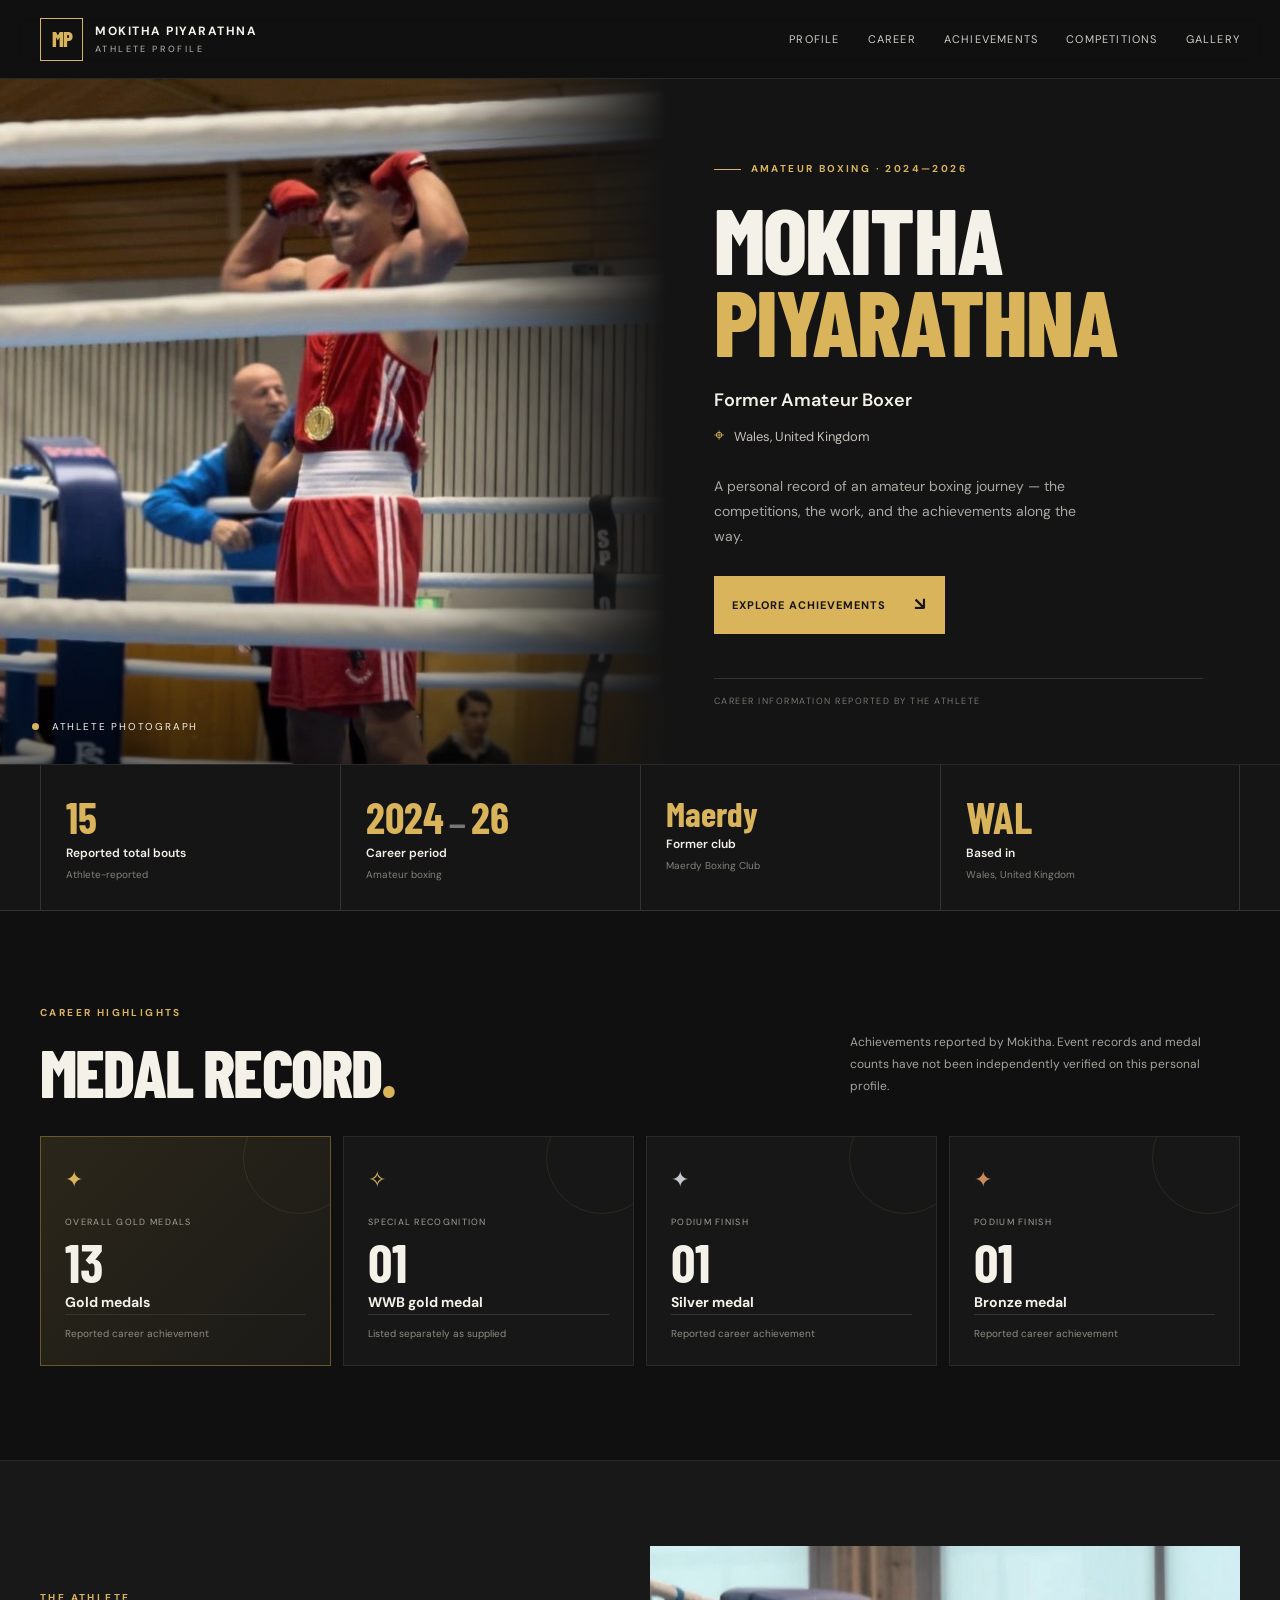
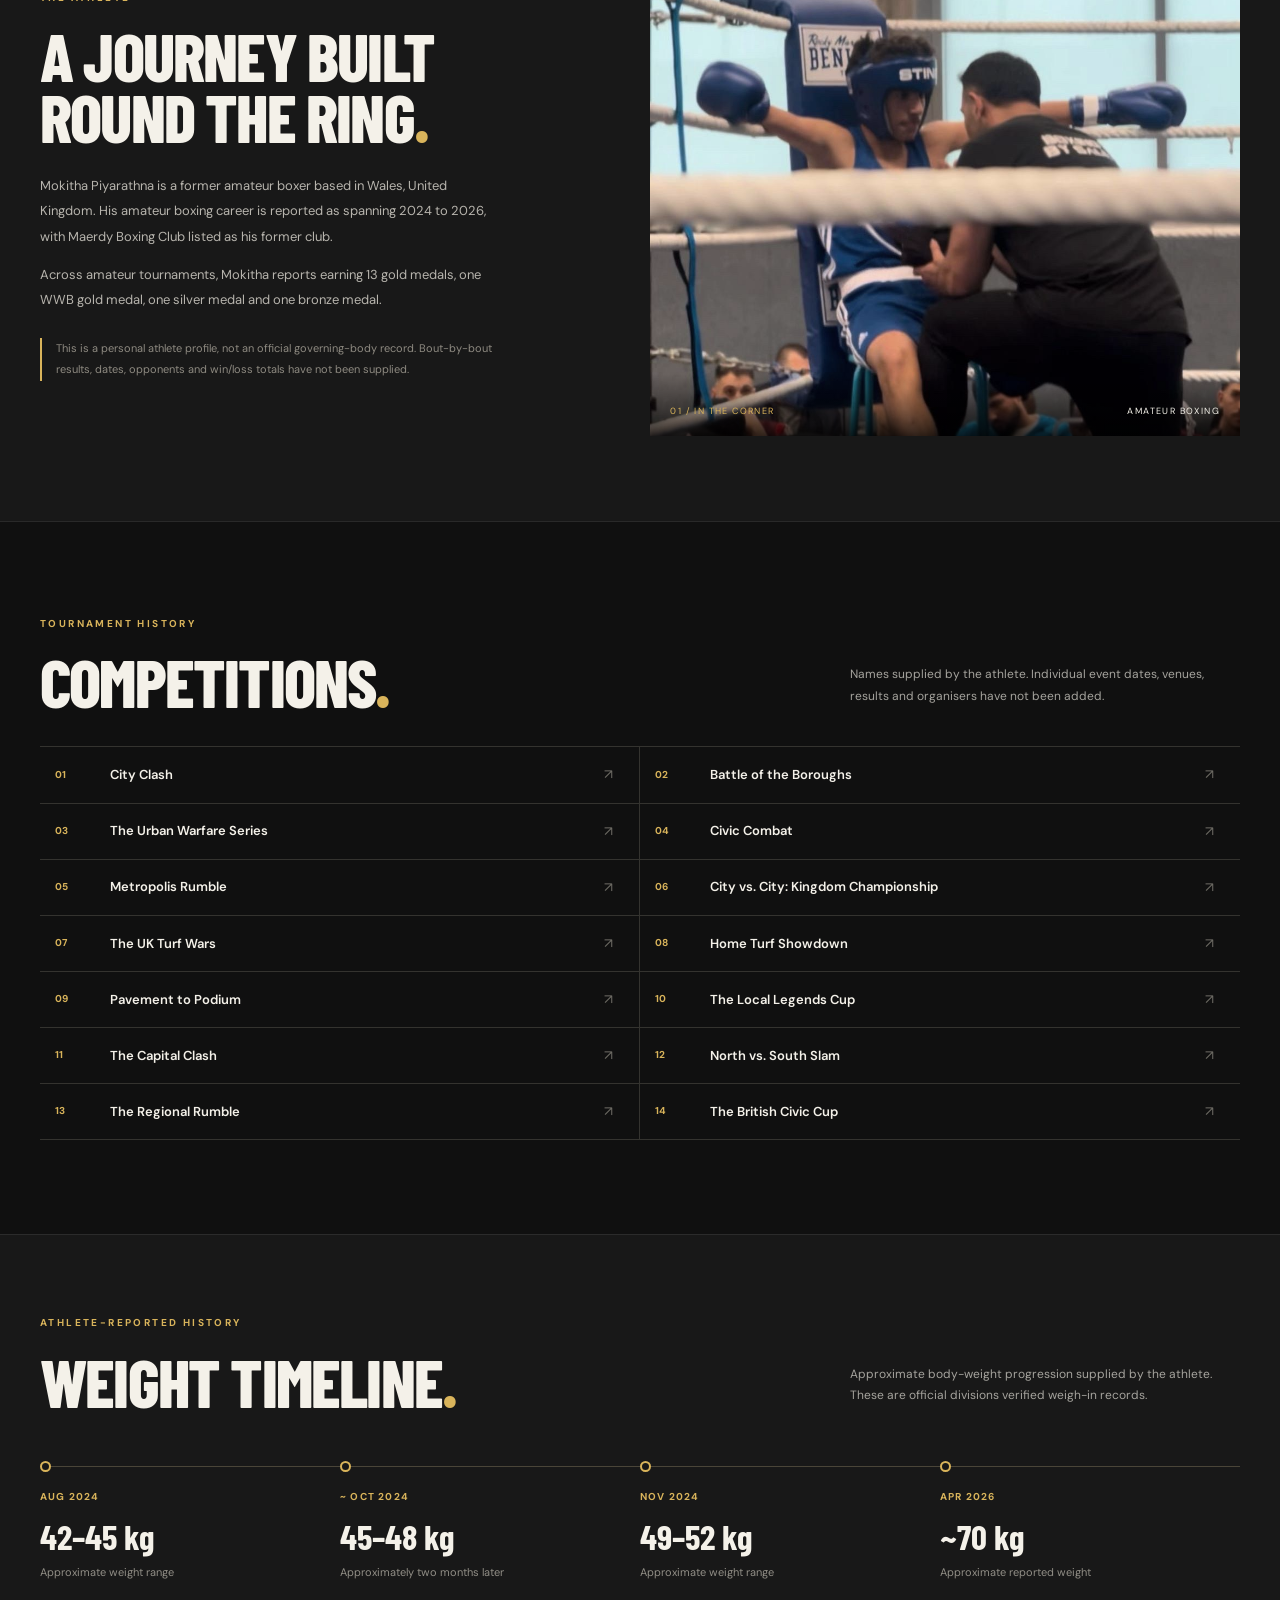
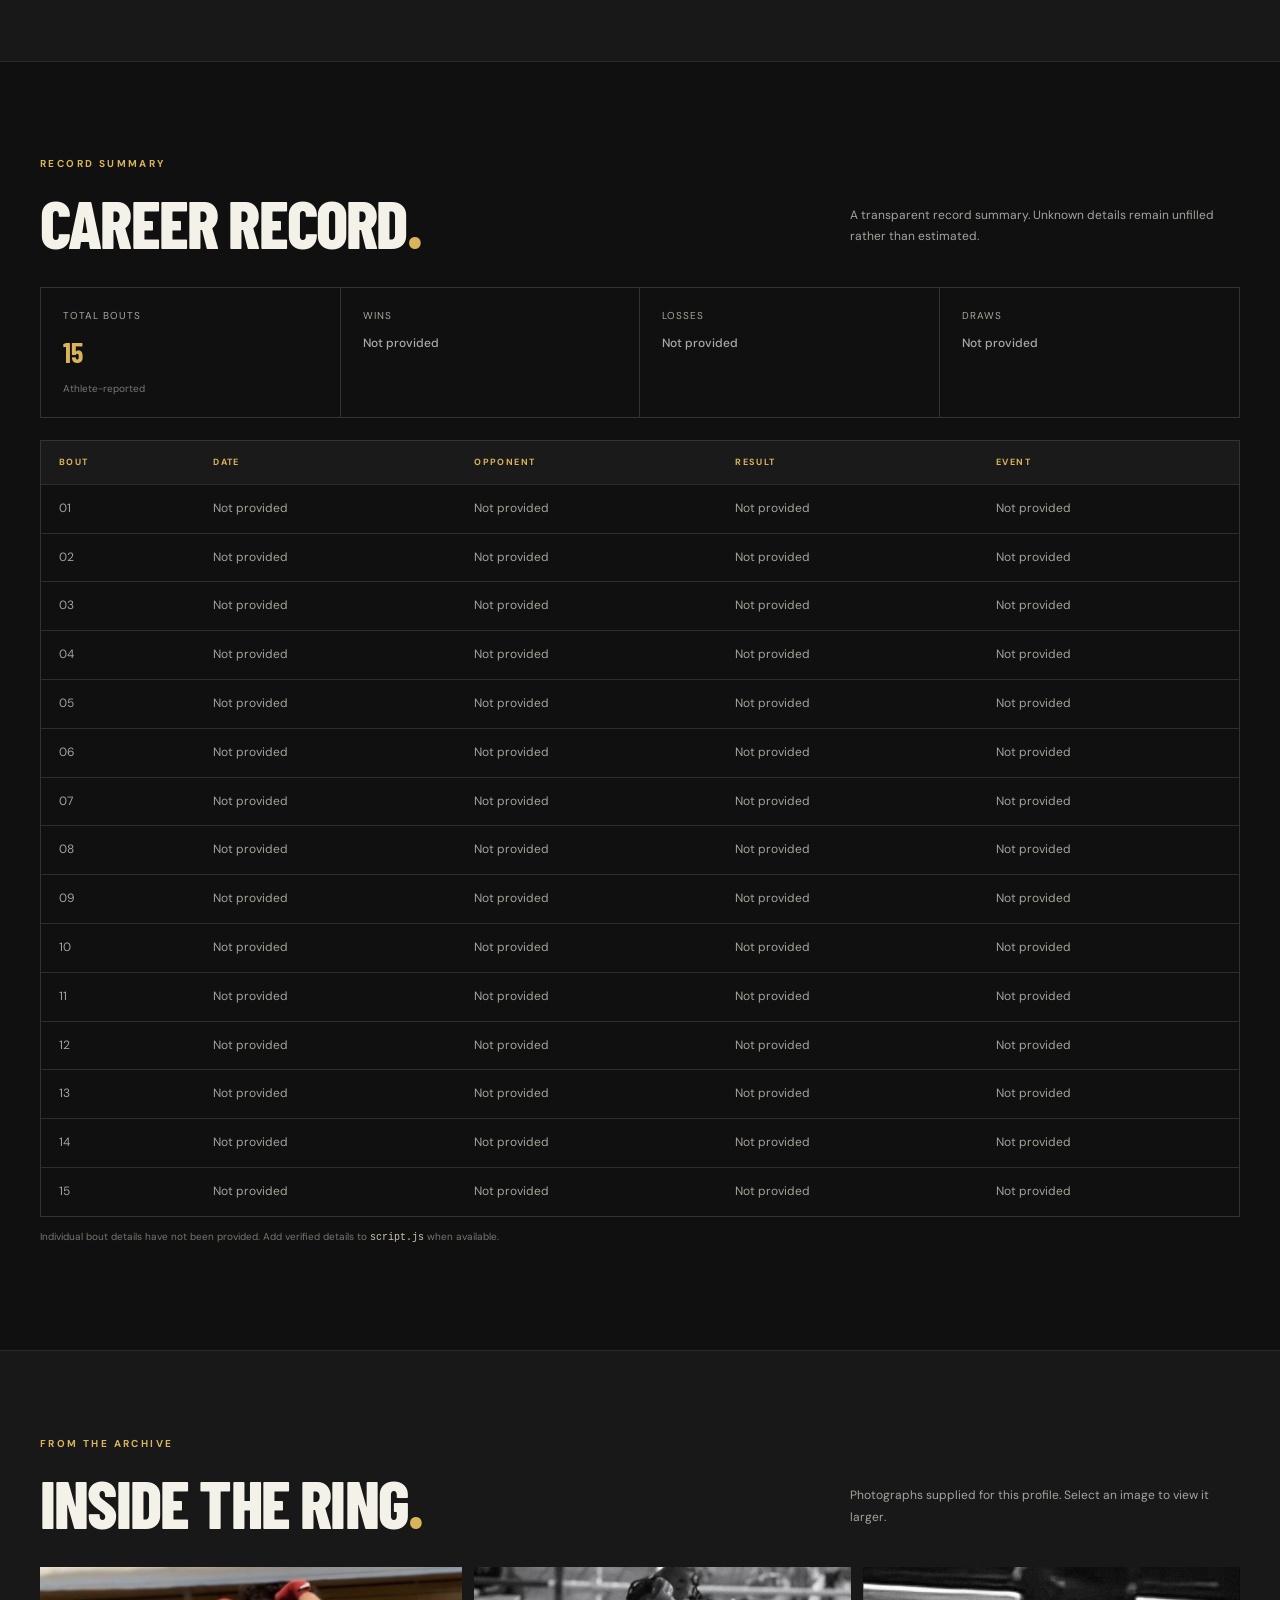
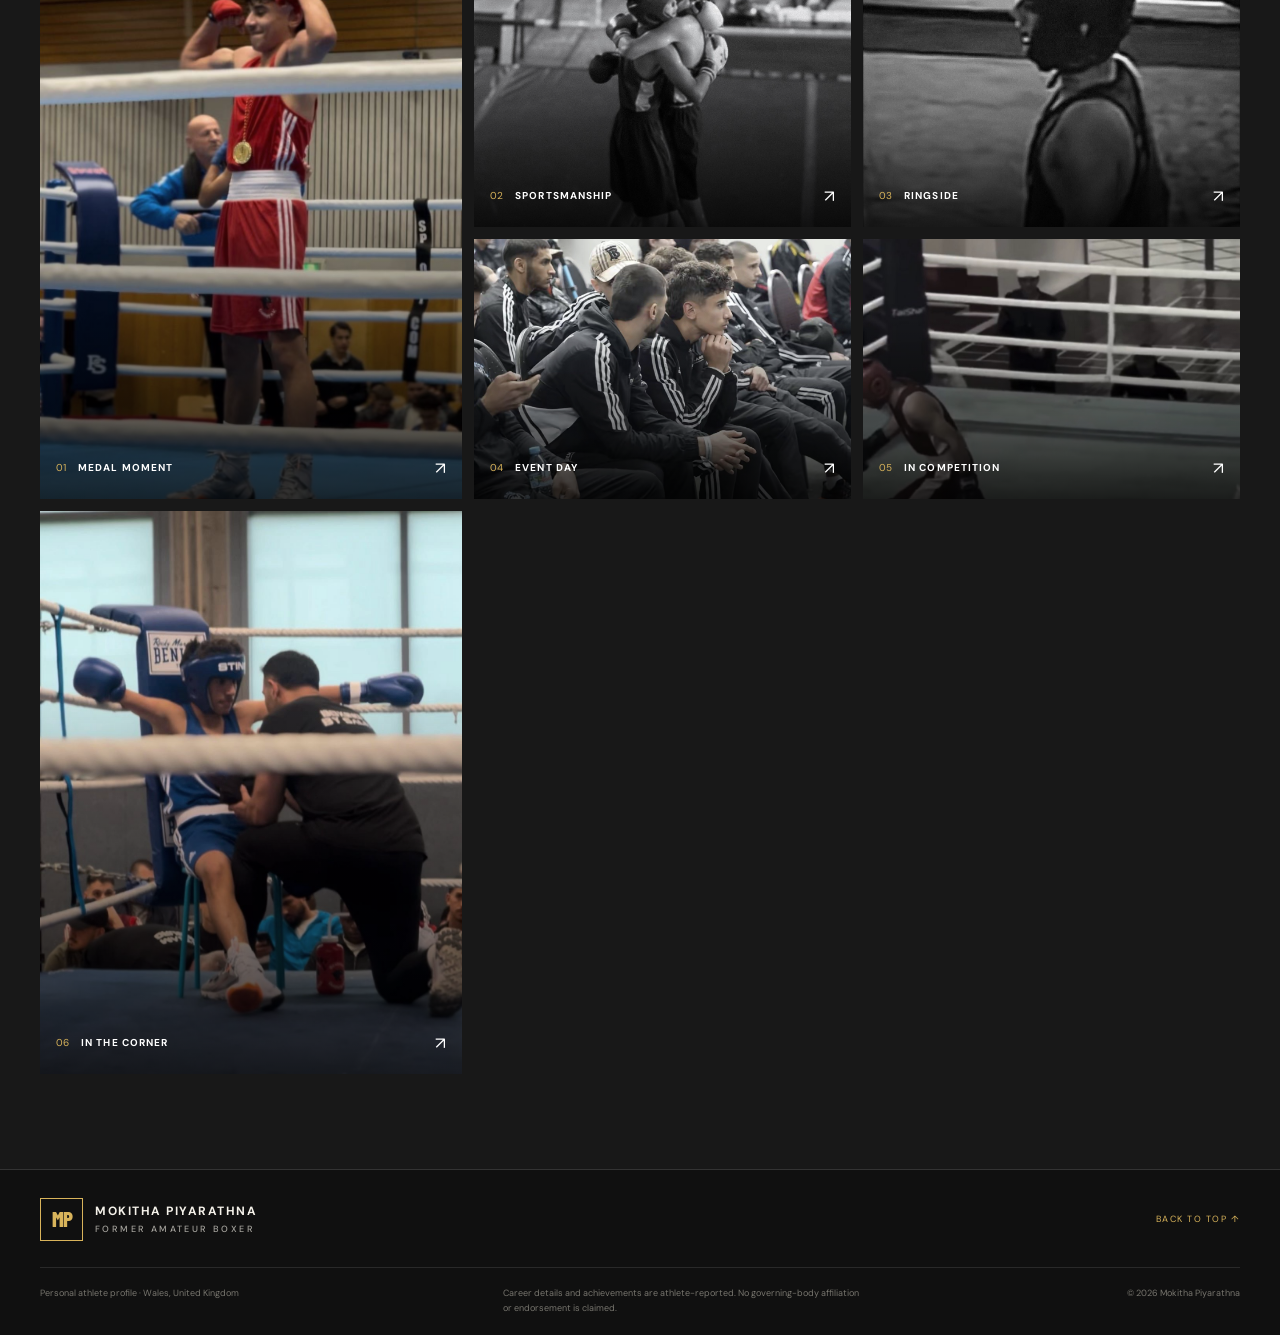
==== commit 465425f6: "Fix formatting of hero image tag in index.html" ====
--- a/index.html
+++ b/index.html
@@ -60,7 +60,7 @@
   <main id="main">
     <section class="hero" id="top" aria-labelledby="hero-title">
       <div class="hero-image-wrap">
-        <img class="hero-image" src="/medal-celebration.jpeg" alt="Mokitha Piyarathna celebrating with a medal in red amateur boxing kit" fetchpriority="high">
+        <img class="hero-image" src="medal-celebration.jpeg" alt="Mokitha Piyarathna celebrating with a medal in red amateur boxing kit" fetchpriority="high">
         <div class="image-index"><span class="live-dot"></span> ATHLETE PHOTOGRAPH</div>
       </div>
       <div class="hero-content">
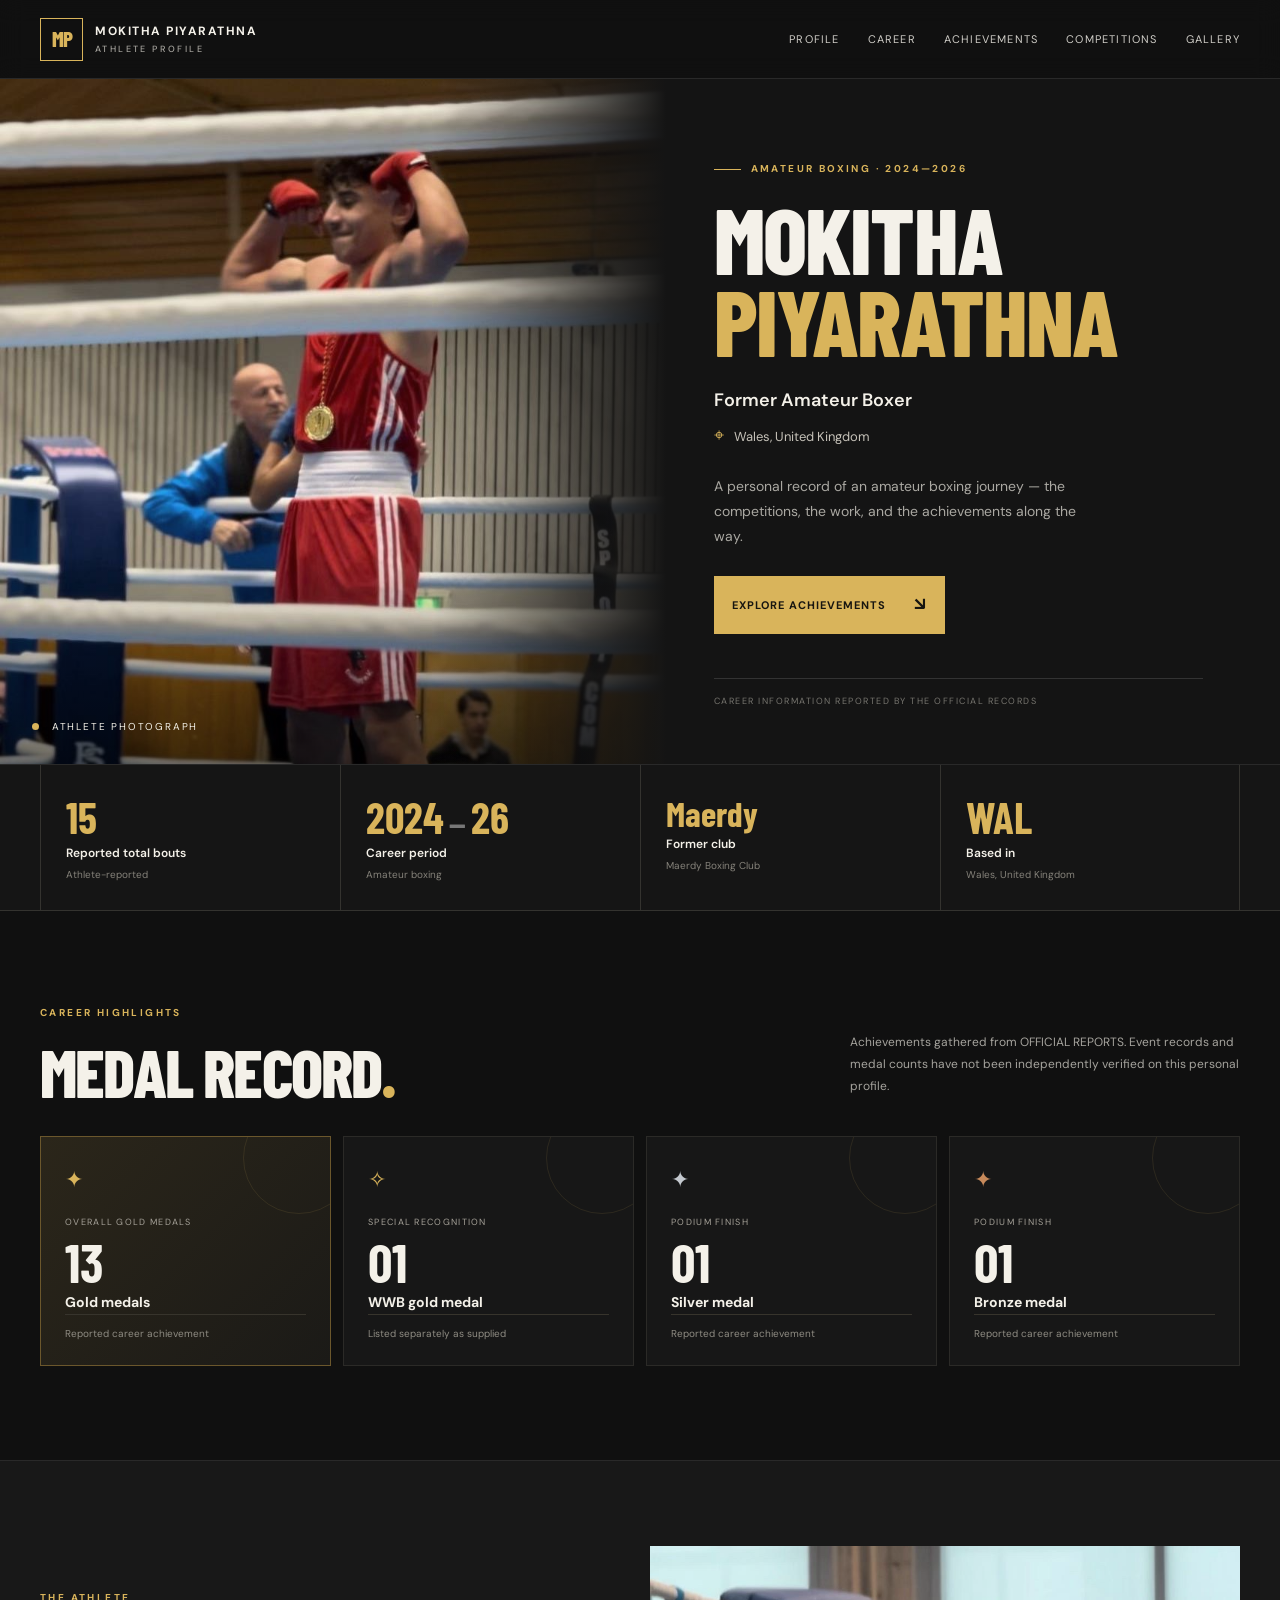
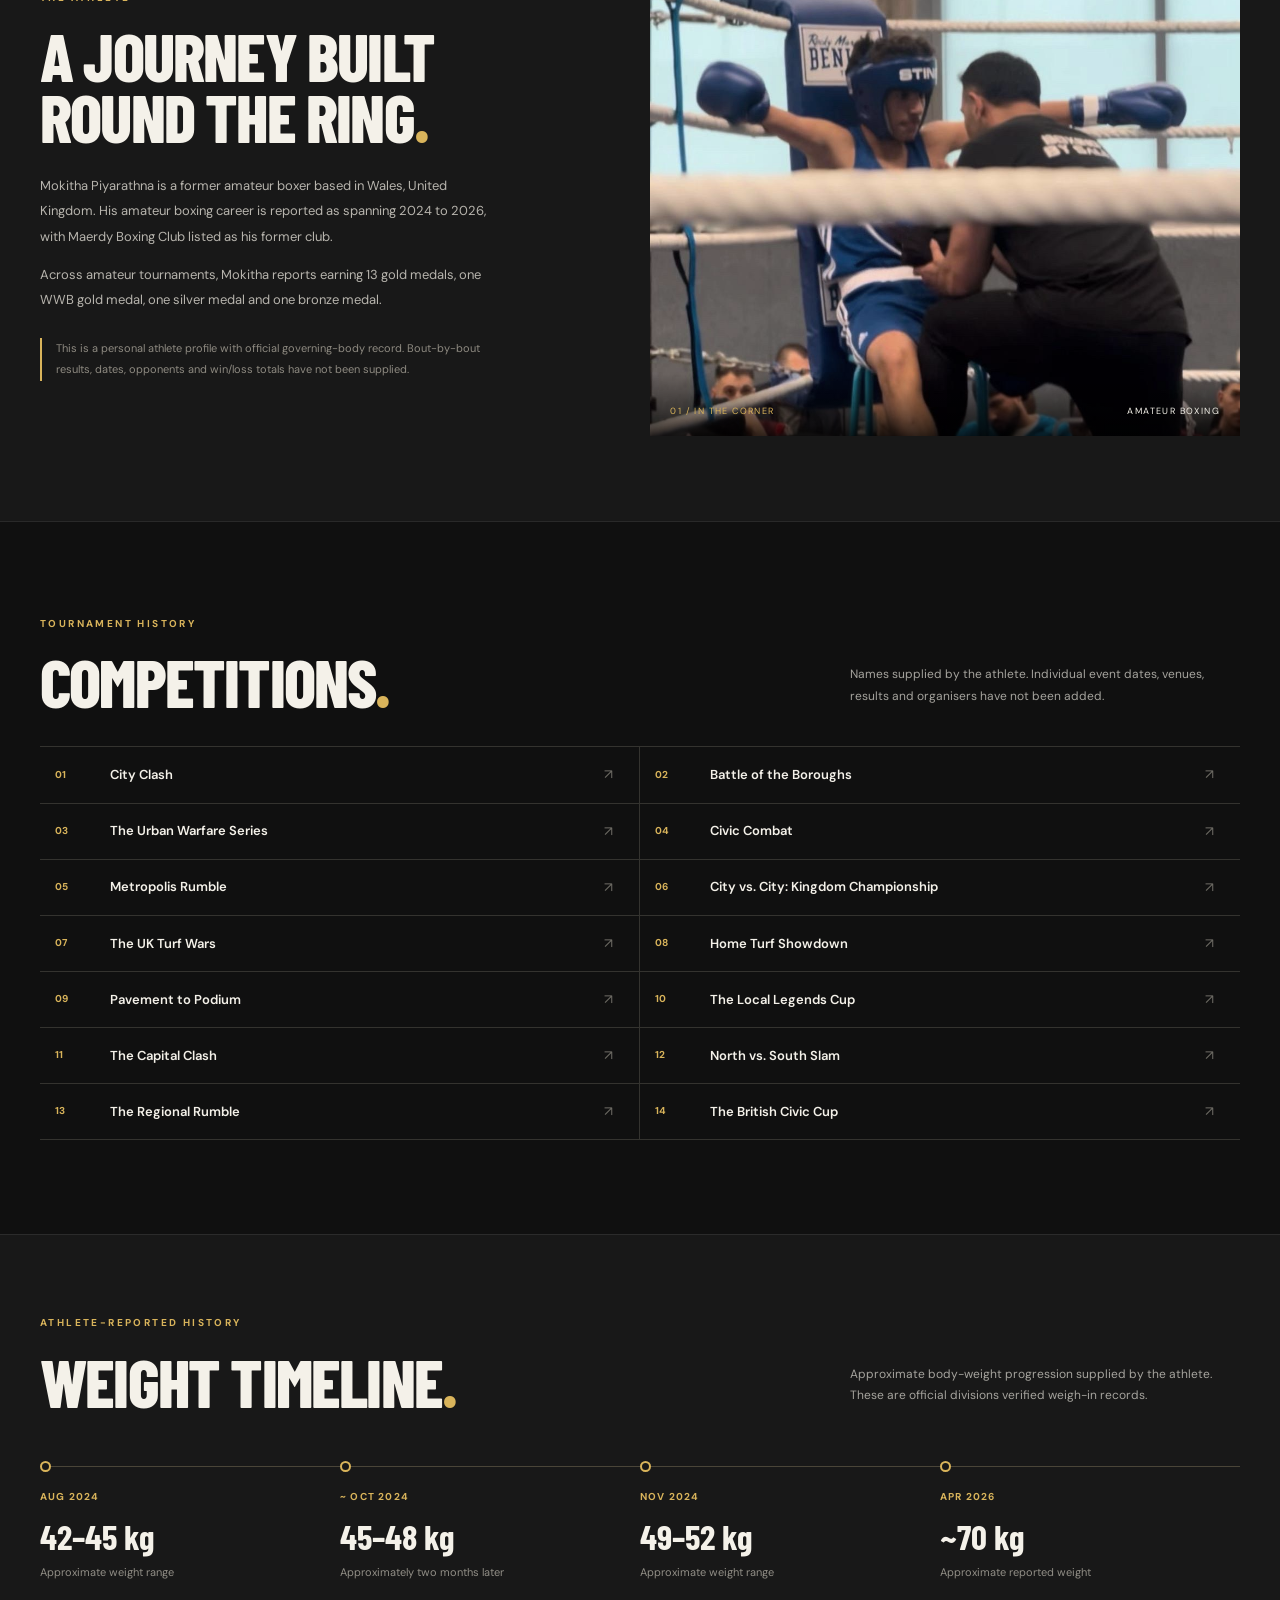
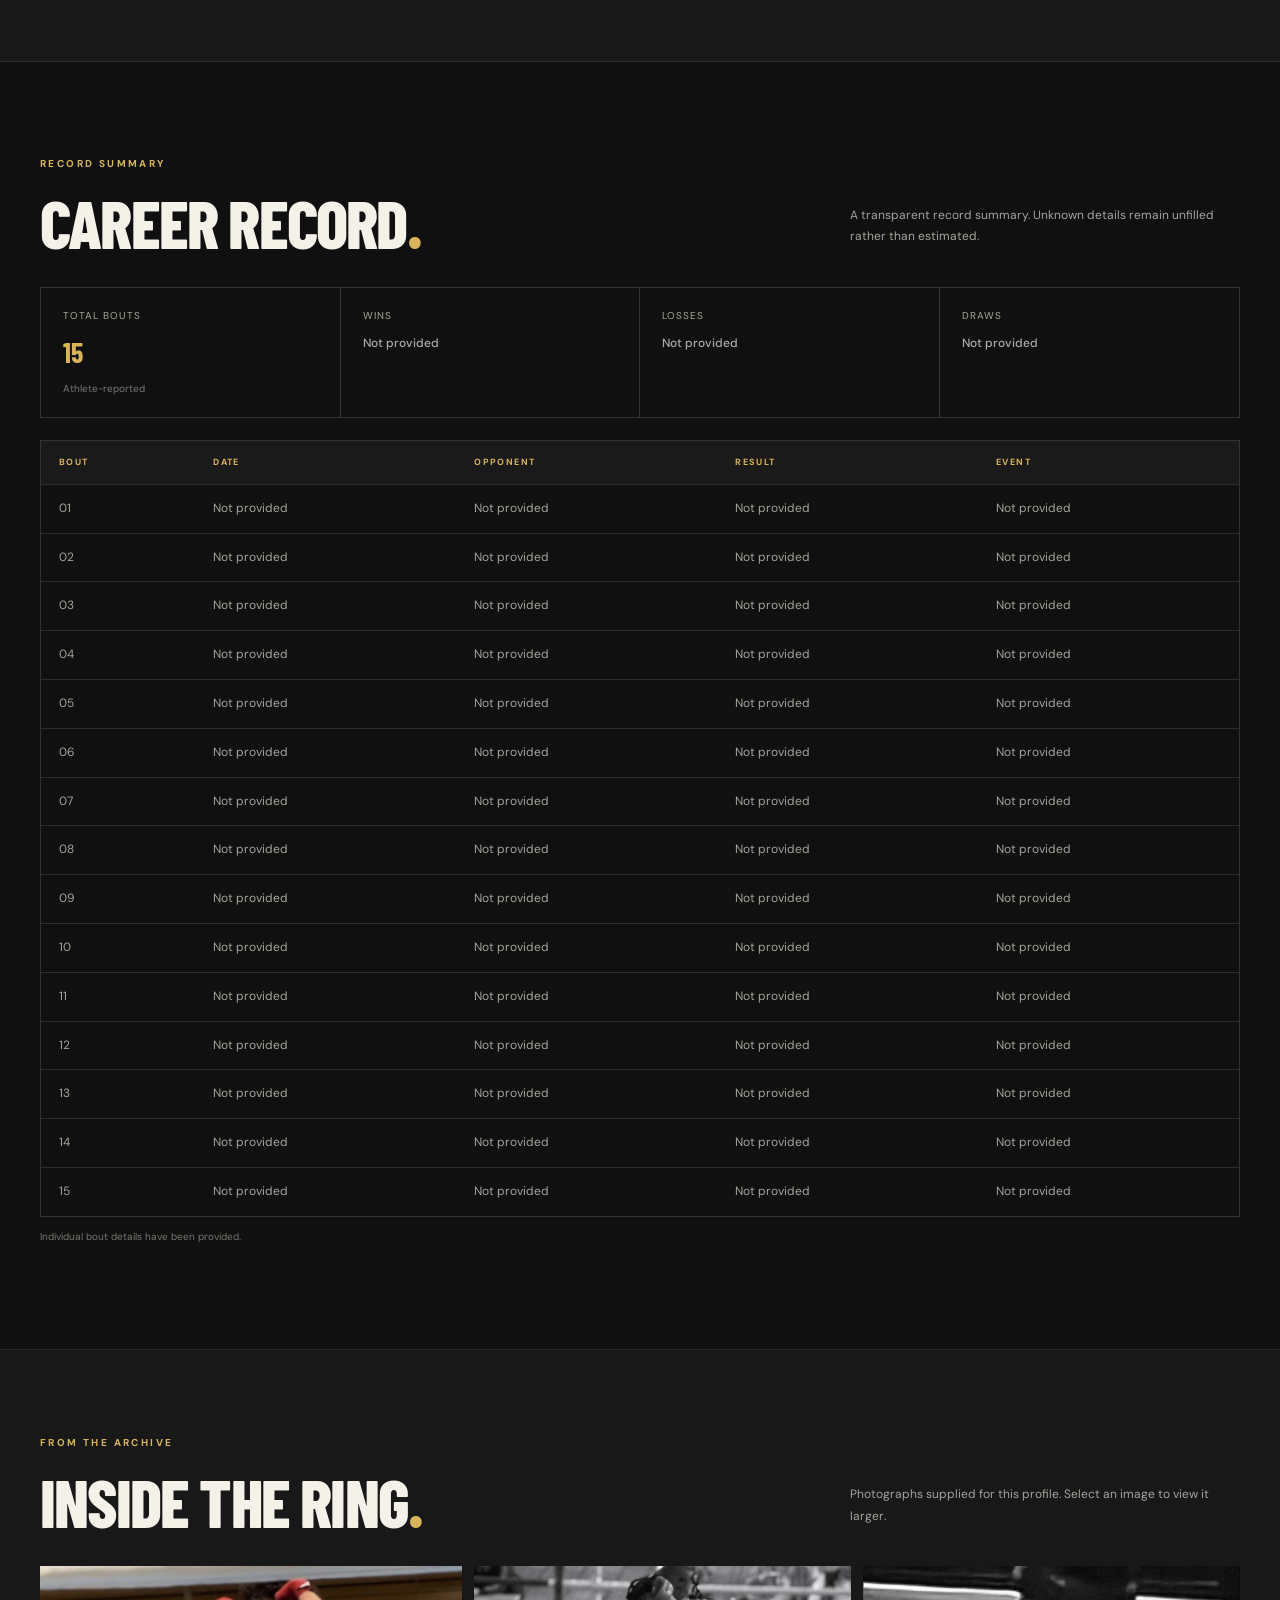
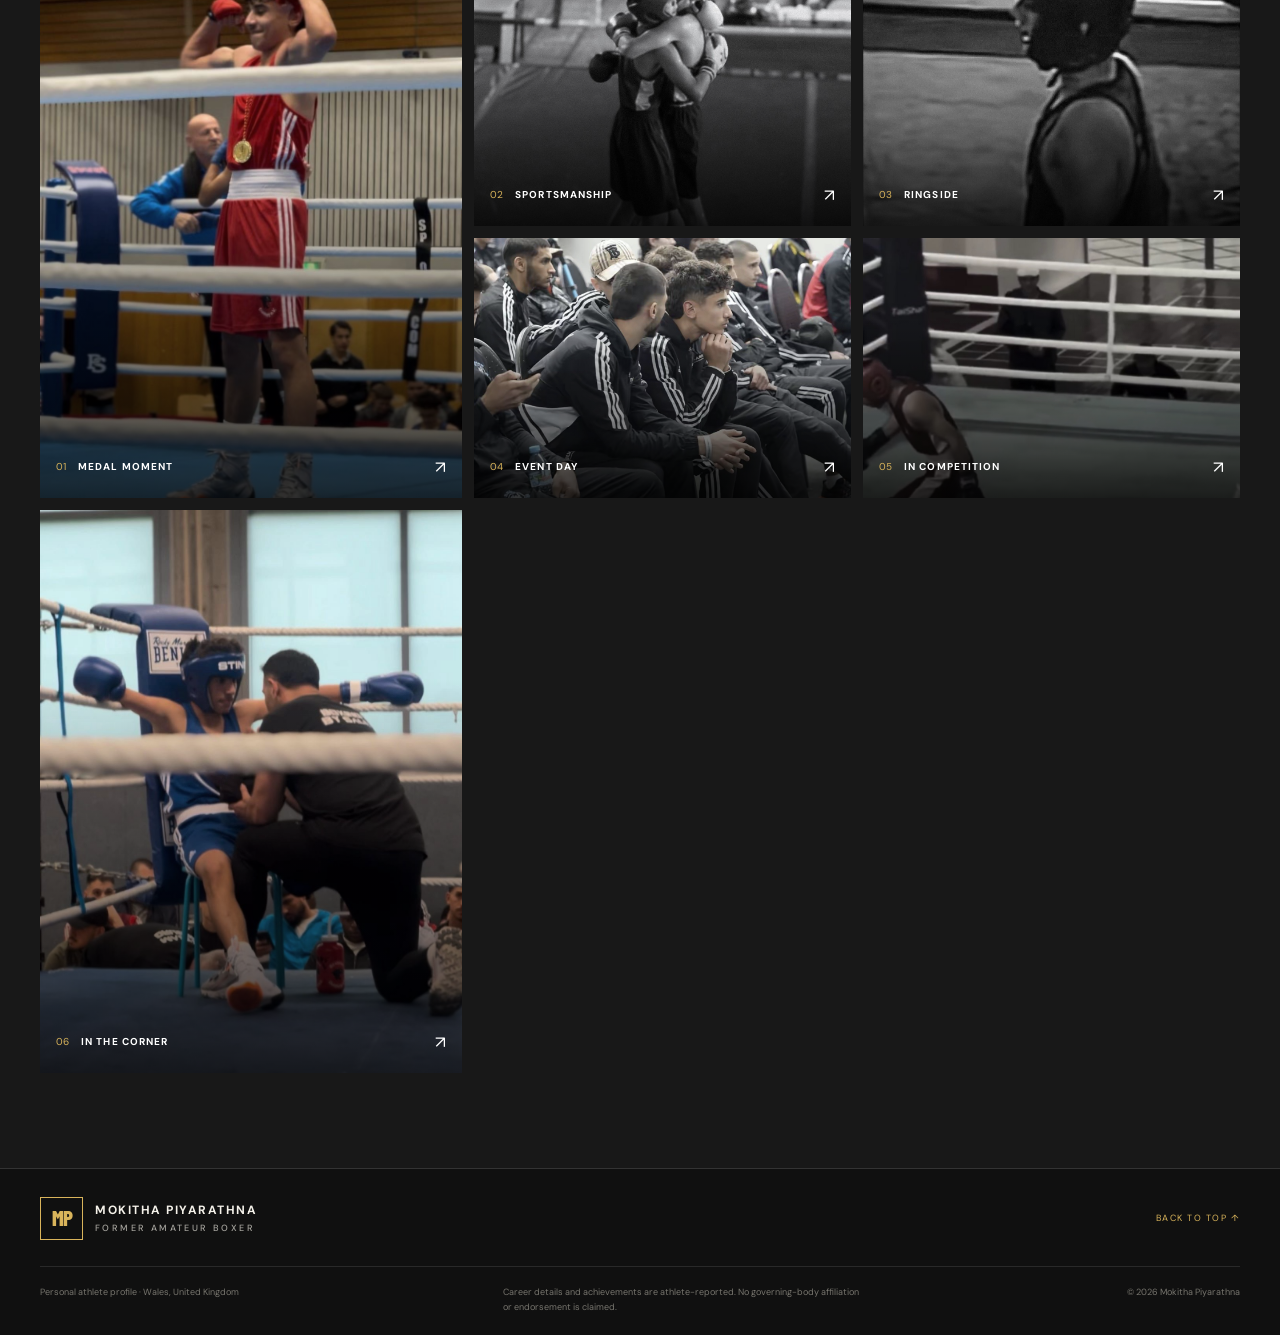
==== commit 38950f82: "Update index.html" ====
--- a/index.html
+++ b/index.html
@@ -9,8 +9,8 @@
   <meta property="og:type" content="profile">
   <meta property="og:title" content="Mokitha Piyarathna | Former Amateur Boxer">
   <meta property="og:description" content="Amateur boxing career profile, reported medal achievements, competition history and photo gallery.">
-  <meta property="og:image" content="/medal-celebration.jpeg">
-  <meta property="og:image:alt" content="Mokitha Piyarathna celebrating with a medal in the boxing ring">
+  <meta property="og:image" content="medal-celebration.jpeg">
+  <meta property="og:image:alt" content="celebrating with a medal in the boxing ring">
   <meta name="twitter:card" content="summary_large_image">
   <link rel="icon" type="image/svg+xml" href="favicon.svg">
   <link rel="stylesheet" href="styles.css">
@@ -35,7 +35,7 @@
         "additionalProperty": {
           "@type": "PropertyValue",
           "name": "Relationship",
-          "value": "Former club supplied by athlete"
+          "value": "Former club supplied by records"
         }
       },
       "description": "Former amateur boxer. Career period reported as 2024–2026. The profile's career details and achievements are athlete-reported."
@@ -60,7 +60,7 @@
   <main id="main">
     <section class="hero" id="top" aria-labelledby="hero-title">
       <div class="hero-image-wrap">
-        <img class="hero-image" src="medal-celebration.jpeg" alt="Mokitha Piyarathna celebrating with a medal in red amateur boxing kit" fetchpriority="high">
+        <img class="hero-image" src="medal-celebration.jpeg" alt="celebrating with a medal in red amateur boxing kit" fetchpriority="high">
         <div class="image-index"><span class="live-dot"></span> ATHLETE PHOTOGRAPH</div>
       </div>
       <div class="hero-content">
@@ -70,7 +70,7 @@
         <p class="hero-location"><span aria-hidden="true">⌖</span> Wales, United Kingdom</p>
         <p class="hero-summary">A personal record of an amateur boxing journey — the competitions, the work, and the achievements along the way.</p>
         <a class="button button-gold" href="#achievements">Explore achievements <span aria-hidden="true">↘</span></a>
-        <div class="hero-footnote">CAREER INFORMATION REPORTED BY THE ATHLETE</div>
+        <div class="hero-footnote">CAREER INFORMATION REPORTED BY THE OFFICIAL RECORDS</div>
       </div>
     </section>
 
@@ -86,7 +86,7 @@
     <section class="section wrap" id="achievements">
       <div class="section-head">
         <div><p class="eyebrow">CAREER HIGHLIGHTS</p><h2>Medal record<span class="gold-period">.</span></h2></div>
-        <p class="section-intro">Achievements reported by Mokitha. Event records and medal counts have not been independently verified on this personal profile.</p>
+        <p class="section-intro">Achievements gathered from OFFICIAL REPORTS. Event records and medal counts have not been independently verified on this personal profile.</p>
       </div>
       <div class="medal-grid">
         <article class="medal-card medal-primary">
@@ -110,7 +110,7 @@
           <p class="eyebrow">THE ATHLETE</p><h2>A journey built<br>round the ring<span class="gold-period">.</span></h2>
           <p>Mokitha Piyarathna is a former amateur boxer based in Wales, United Kingdom. His amateur boxing career is reported as spanning 2024 to 2026, with Maerdy Boxing Club listed as his former club.</p>
           <p>Across amateur tournaments, Mokitha reports earning 13 gold medals, one WWB gold medal, one silver medal and one bronze medal.</p>
-          <p class="small-note">This is a personal athlete profile, not an official governing-body record. Bout-by-bout results, dates, opponents and win/loss totals have not been supplied.</p>
+          <p class="small-note">This is a personal athlete profile with official governing-body record. Bout-by-bout results, dates, opponents and win/loss totals have not been supplied.</p>
         </div>
         <figure class="career-photo">
           <img src="corner-coaching.jpeg" alt="Mokitha Piyarathna in blue boxing kit receiving attention from his corner in the ring" loading="lazy">
@@ -174,7 +174,7 @@
           <tbody id="bout-rows"></tbody>
         </table>
       </div>
-      <p class="table-note">Individual bout details have not been provided. Add verified details to <code>script.js</code> when available.</p>
+      <p class="table-note">Individual bout details have been provided.</p>
     </section>
 
     <section class="gallery-section" id="gallery">
@@ -184,12 +184,12 @@
           <p class="section-intro">Photographs supplied for this profile. Select an image to view it larger.</p>
         </div>
         <div class="gallery-grid">
-          <button class="gallery-card gallery-tall" data-full="medal-celebration.jpeg" data-alt="Mokitha Piyarathna celebrating with a medal in red amateur boxing kit"><img src="medal-celebration.jpeg" alt="Mokitha Piyarathna celebrating with a medal in red amateur boxing kit" loading="lazy"><span class="gallery-caption">01 <b>MEDAL MOMENT</b><i>↗</i></span></button>
+          <button class="gallery-card gallery-tall" data-full="medal-celebration.jpeg" data-alt="celebrating with a medal in red amateur boxing kit"><img src="medal-celebration.jpeg" alt="celebrating with a medal in red amateur boxing kit" loading="lazy"><span class="gallery-caption">01 <b>MEDAL MOMENT</b><i>↗</i></span></button>
           <button class="gallery-card" data-full="sportsmanship.jpeg" data-alt="Two amateur boxers sharing a sportsmanship moment after a bout"><img src="sportsmanship.jpeg" alt="Two amateur boxers sharing a sportsmanship moment after a bout" loading="lazy"><span class="gallery-caption">02 <b>SPORTSMANSHIP</b><i>↗</i></span></button>
-          <button class="gallery-card" data-full="ringside-portrait.jpeg" data-alt="Mokitha Piyarathna wearing boxing headguard at ringside"><img src="ringside-portrait.jpeg" alt="Mokitha Piyarathna wearing boxing headguard at ringside" loading="lazy"><span class="gallery-caption">03 <b>RINGSIDE</b><i>↗</i></span></button>
-          <button class="gallery-card" data-full="team-event.jpeg" data-alt="Mokitha Piyarathna seated with athletes at a boxing event"><img src="team-event.jpeg" alt="Mokitha Piyarathna seated with athletes at a boxing event" loading="lazy"><span class="gallery-caption">04 <b>EVENT DAY</b><i>↗</i></span></button>
+          <button class="gallery-card" data-full="ringside-portrait.jpeg" data-alt="ringside"><img src="ringside-portrait.jpeg" alt="ringside" loading="lazy"><span class="gallery-caption">03 <b>RINGSIDE</b><i>↗</i></span></button>
+          <button class="gallery-card" data-full="team-event.jpeg" data-alt="Mokitha Piyarathna seated with athletes at a boxing event"><img src="team-event.jpeg" alt="events" loading="lazy"><span class="gallery-caption">04 <b>EVENT DAY</b><i>↗</i></span></button>
           <button class="gallery-card" data-full="ring-action.jpeg" data-alt="Amateur boxing action in the ring"><img src="ring-action.jpeg" alt="Amateur boxing action in the ring" loading="lazy"><span class="gallery-caption">05 <b>IN COMPETITION</b><i>↗</i></span></button>
-          <button class="gallery-card" data-full="corner-coaching.jpeg" data-alt="Mokitha Piyarathna in blue kit receiving attention from his corner"><img src="corner-coaching.jpeg" alt="Mokitha Piyarathna in blue kit receiving attention from his corner" loading="lazy"><span class="gallery-caption">06 <b>IN THE CORNER</b><i>↗</i></span></button>
+          <button class="gallery-card" data-full="corner-coaching.jpeg" data-alt="receiving attention from his corner"><img src="corner-coaching.jpeg"receiving attention from his corner" loading="lazy"><span class="gallery-caption">06 <b>IN THE CORNER</b><i>↗</i></span></button>
         </div>
       </div>
     </section>
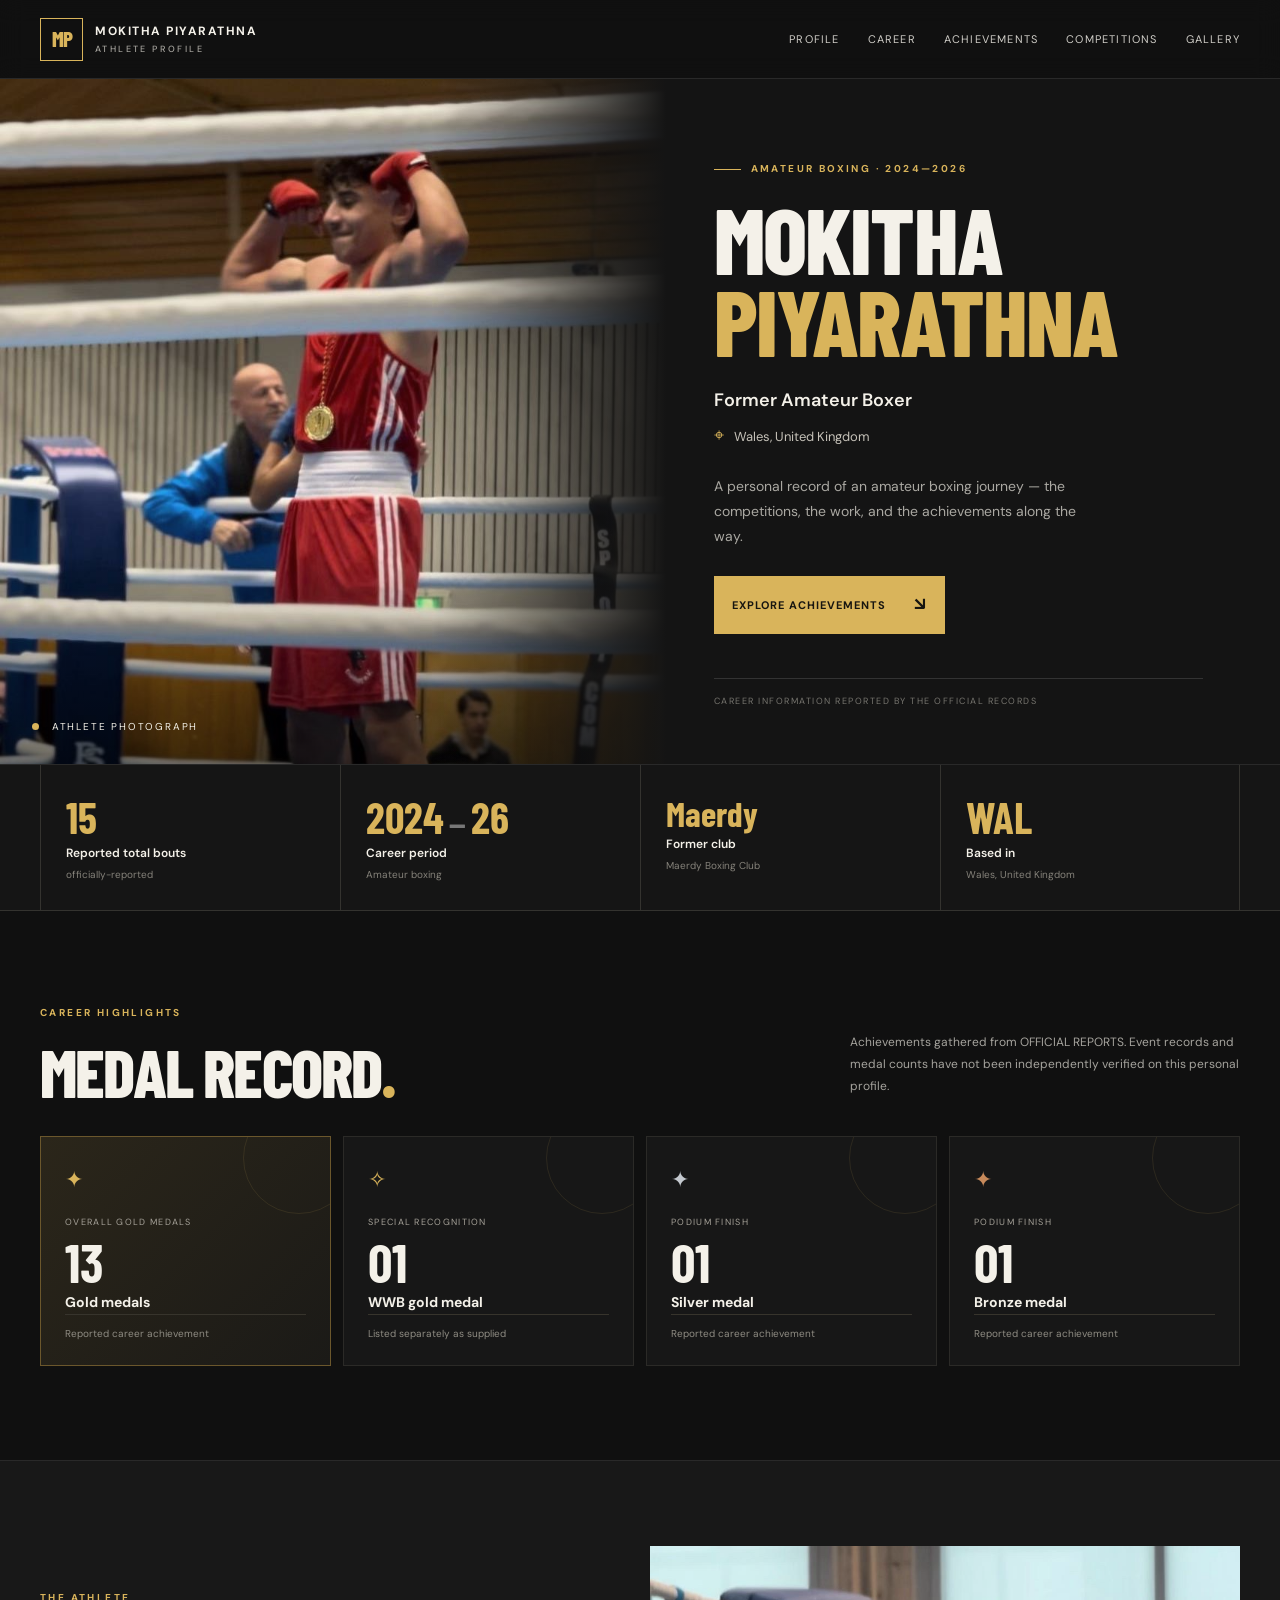
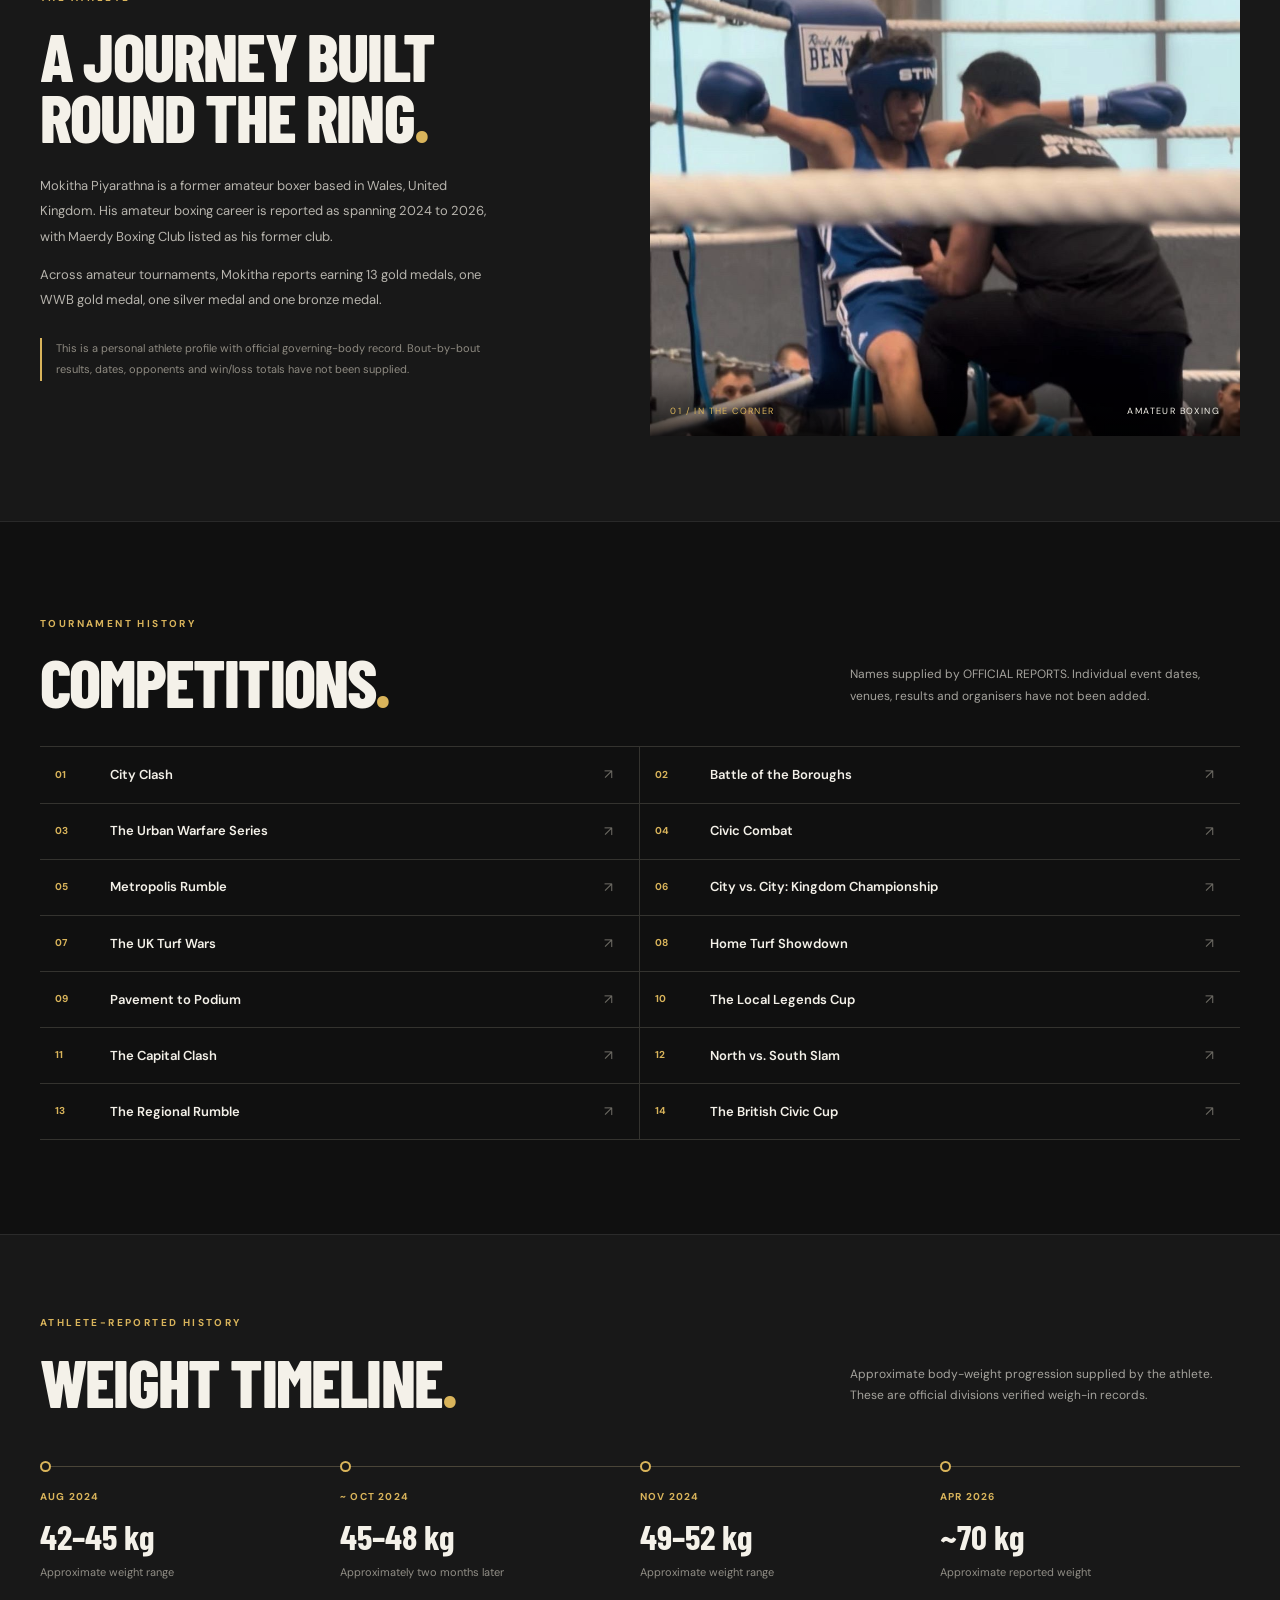
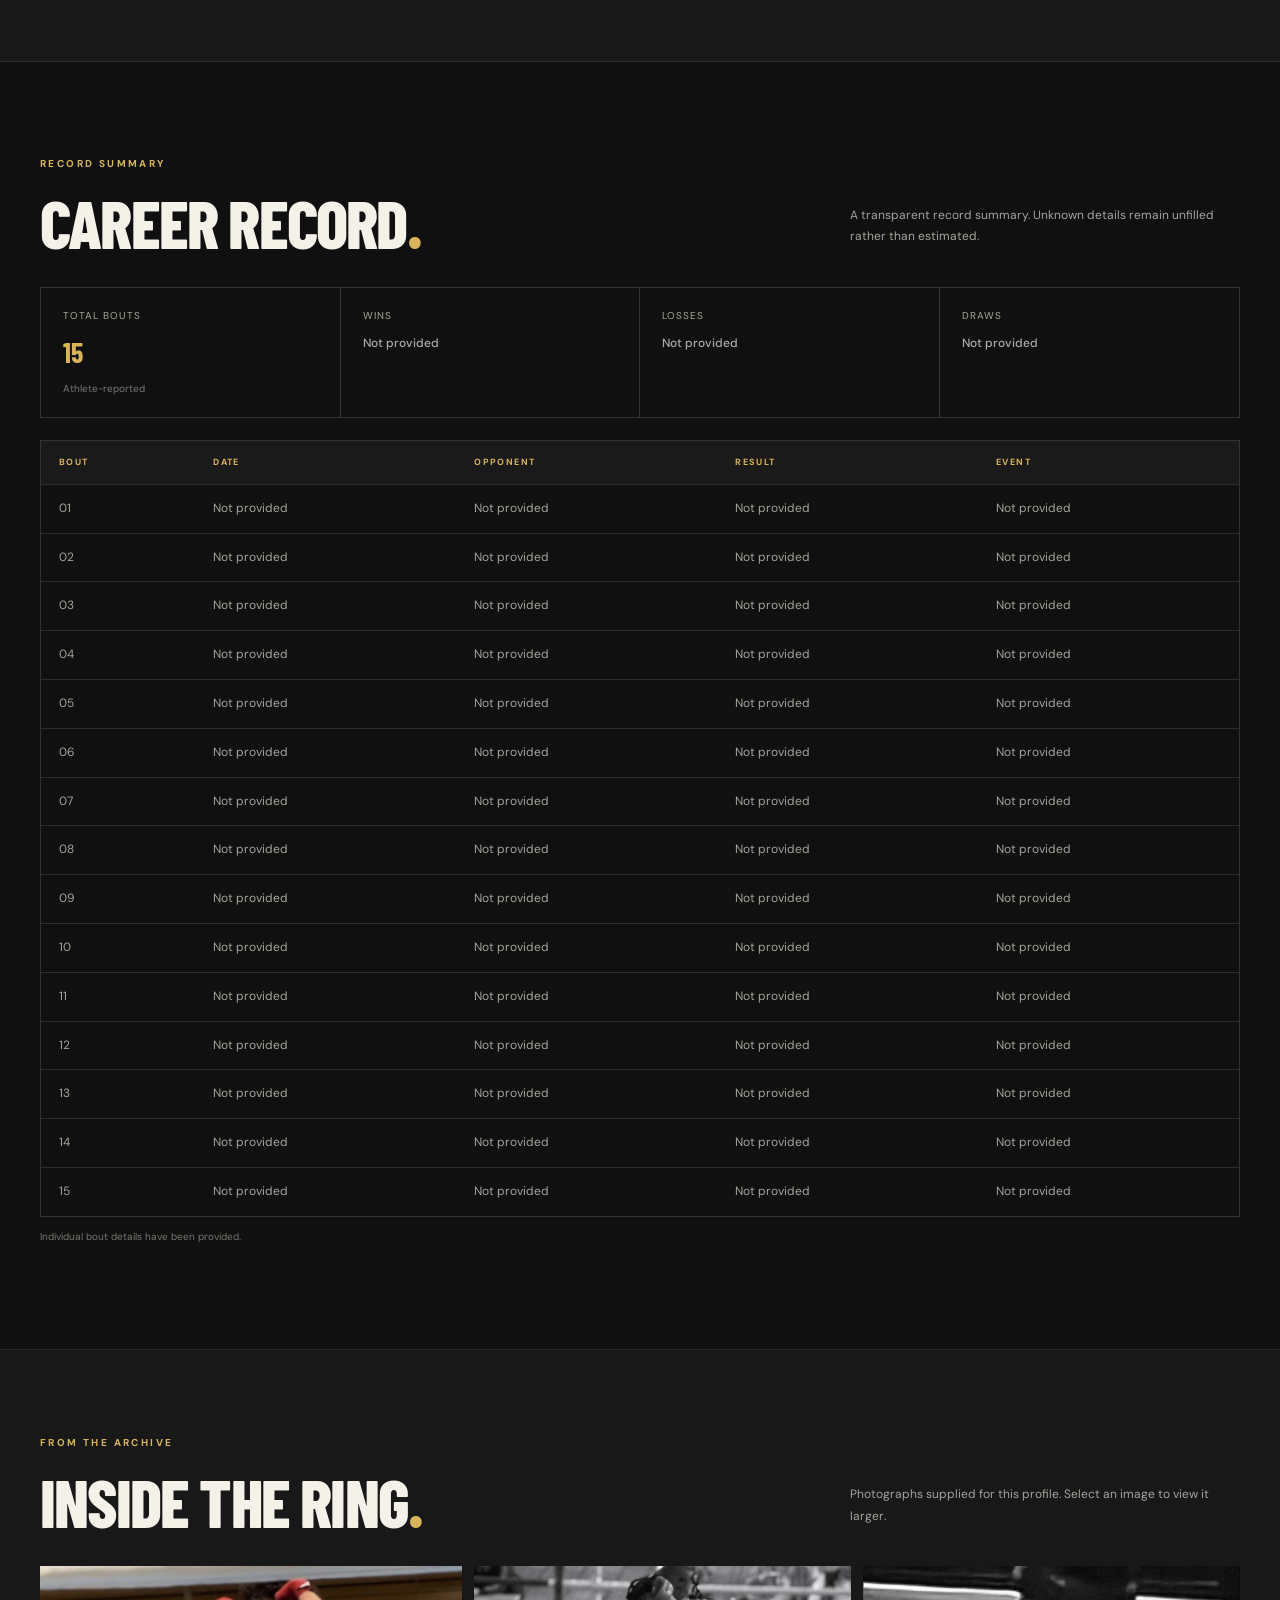
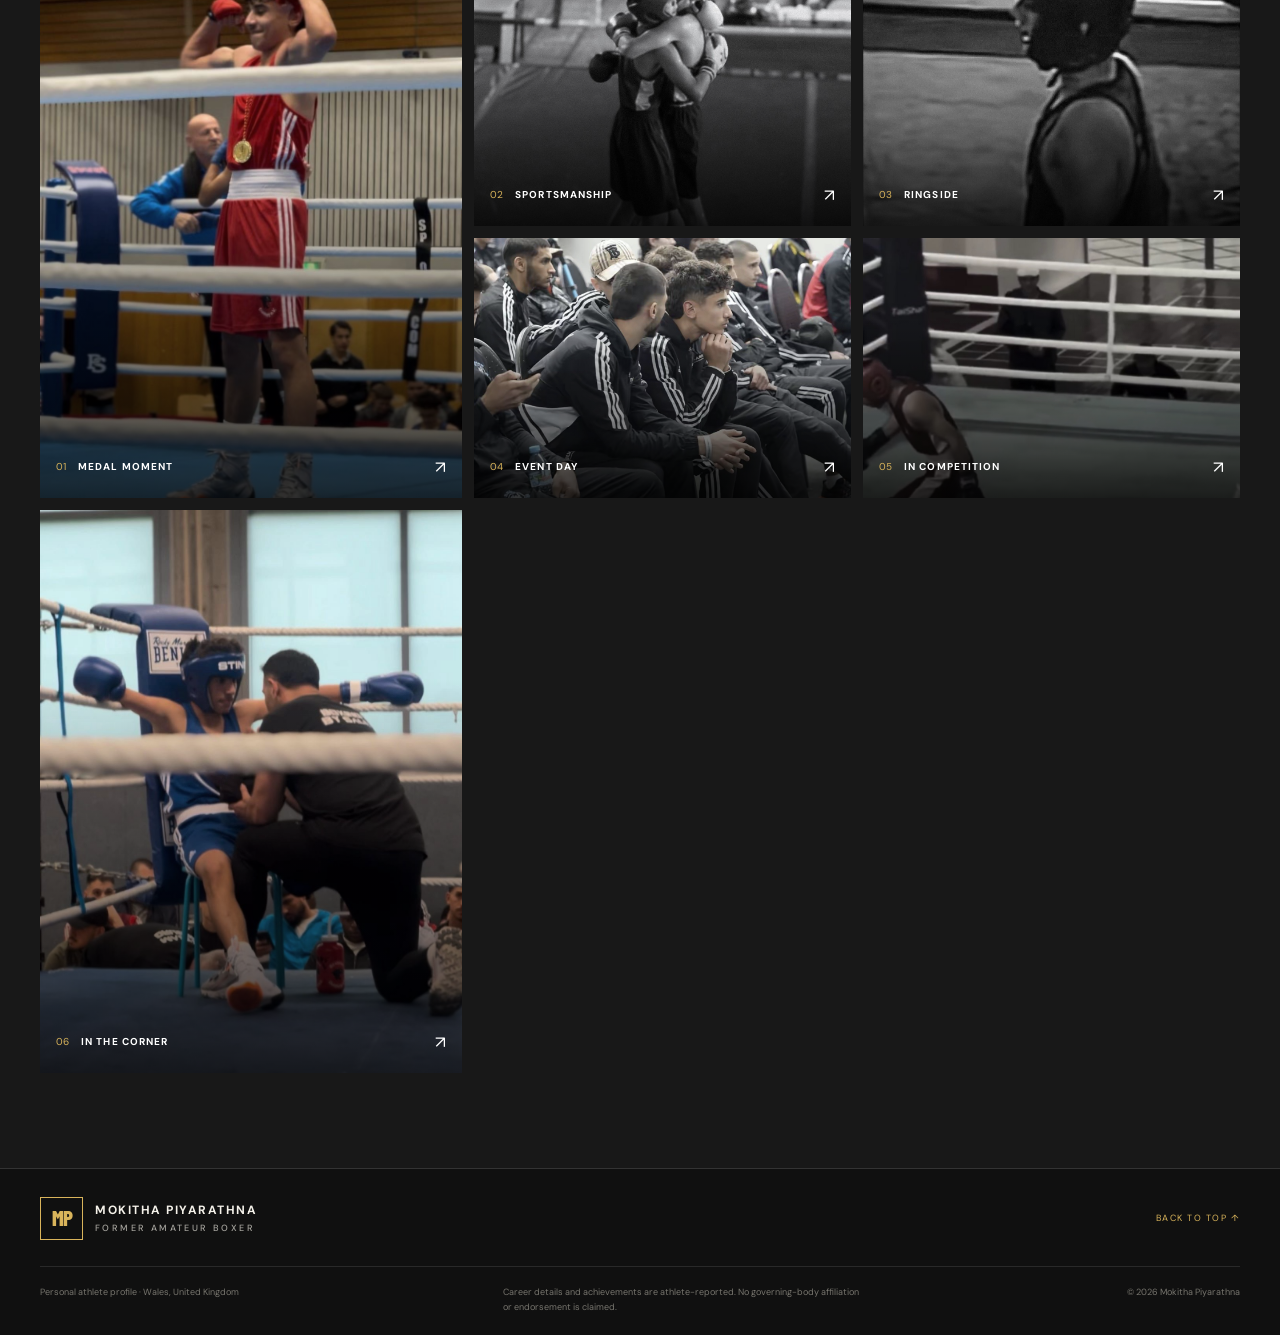
==== commit 525cec93: "Update athlete stats and competition intro text" ====
--- a/index.html
+++ b/index.html
@@ -76,7 +76,7 @@
 
     <section class="stats-band" id="profile" aria-label="Athlete overview">
       <div class="wrap stats-grid">
-        <div class="stat"><span class="stat-value">15</span><span class="stat-label">Reported total bouts</span><span class="stat-note">Athlete-reported</span></div>
+        <div class="stat"><span class="stat-value">15</span><span class="stat-label">Reported total bouts</span><span class="stat-note">officially-reported</span></div>
         <div class="stat"><span class="stat-value">2024<span class="dash">—</span>26</span><span class="stat-label">Career period</span><span class="stat-note">Amateur boxing</span></div>
         <div class="stat"><span class="stat-value stat-club">Maerdy</span><span class="stat-label">Former club</span><span class="stat-note">Maerdy Boxing Club</span></div>
         <div class="stat"><span class="stat-value">WAL</span><span class="stat-label">Based in</span><span class="stat-note">Wales, United Kingdom</span></div>
@@ -122,7 +122,7 @@
     <section class="section wrap" id="competitions">
       <div class="section-head">
         <div><p class="eyebrow">TOURNAMENT HISTORY</p><h2>Competitions<span class="gold-period">.</span></h2></div>
-        <p class="section-intro">Names supplied by the athlete. Individual event dates, venues, results and organisers have not been added.</p>
+        <p class="section-intro">Names supplied by OFFICIAL REPORTS. Individual event dates, venues, results and organisers have not been added.</p>
       </div>
       <div class="competition-list">
         <div class="competition-item"><span>01</span><p>City Clash</p><span class="comp-mark">↗</span></div>
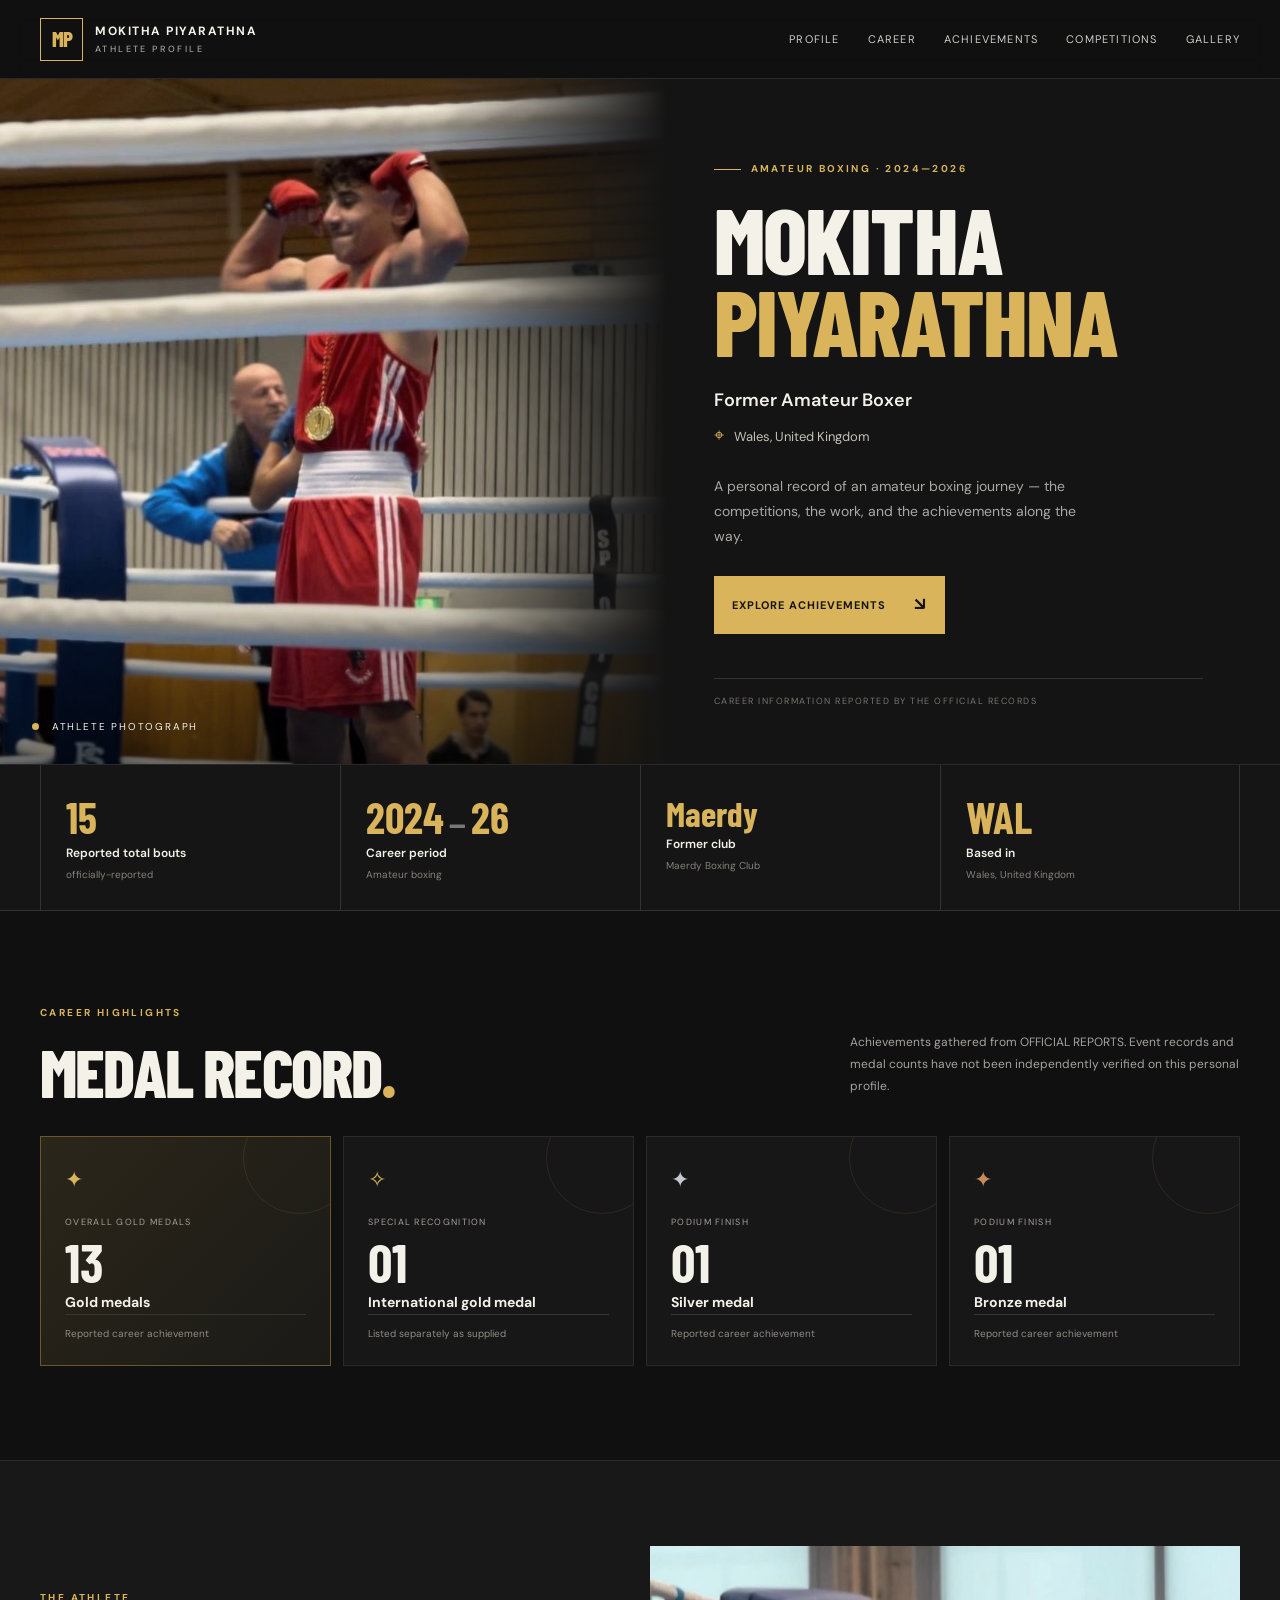
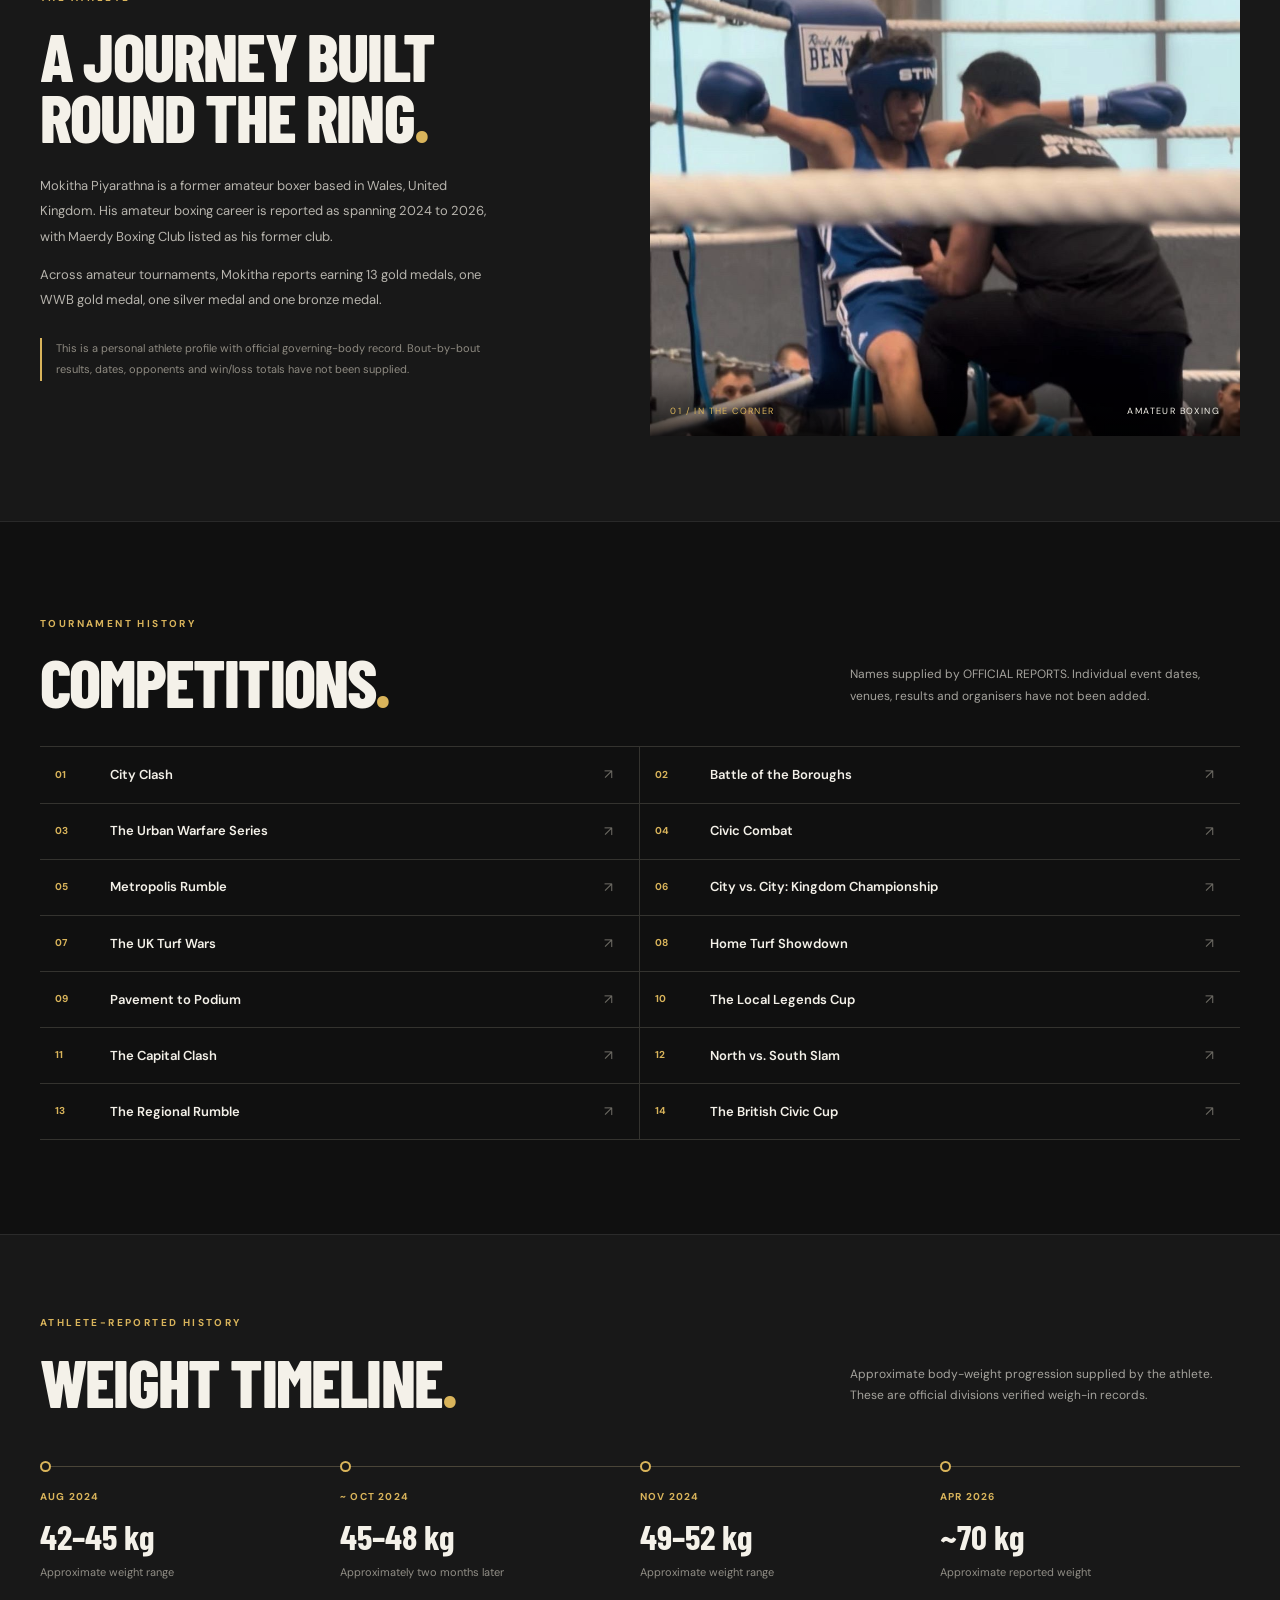
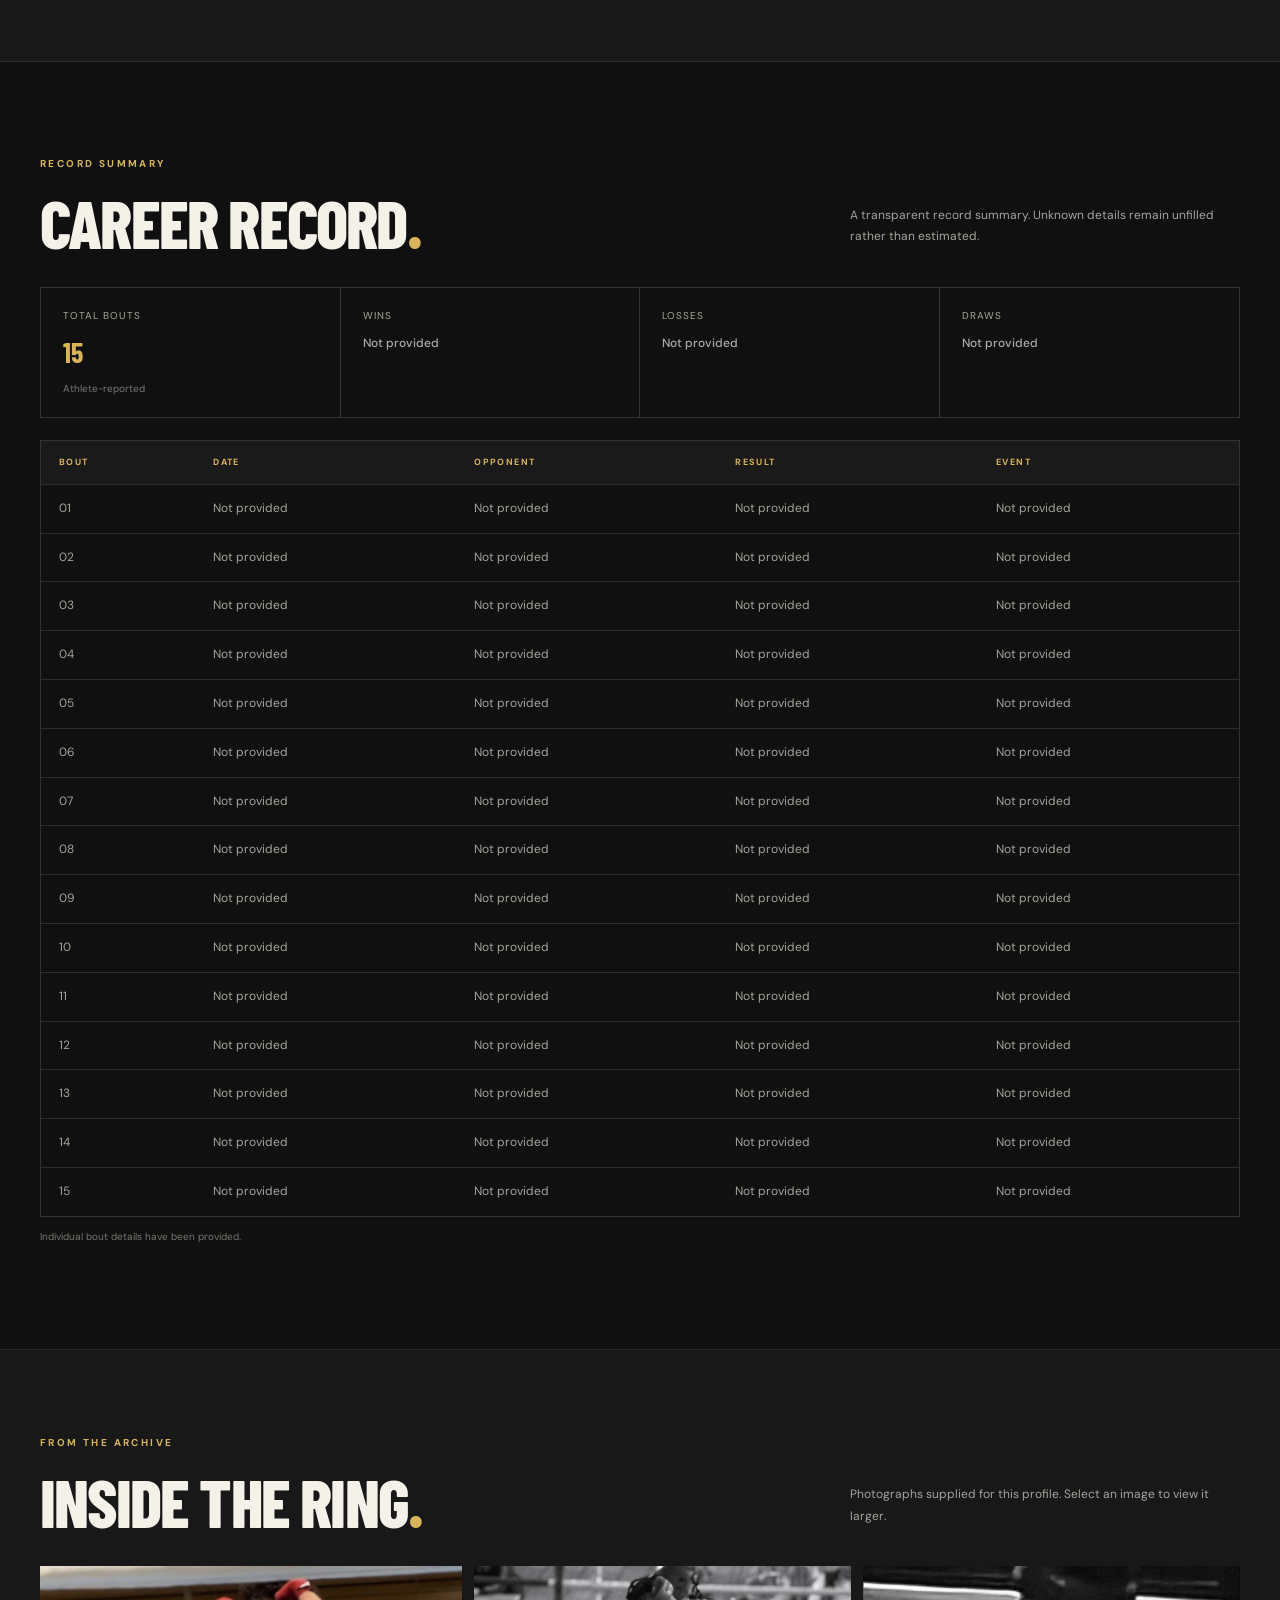
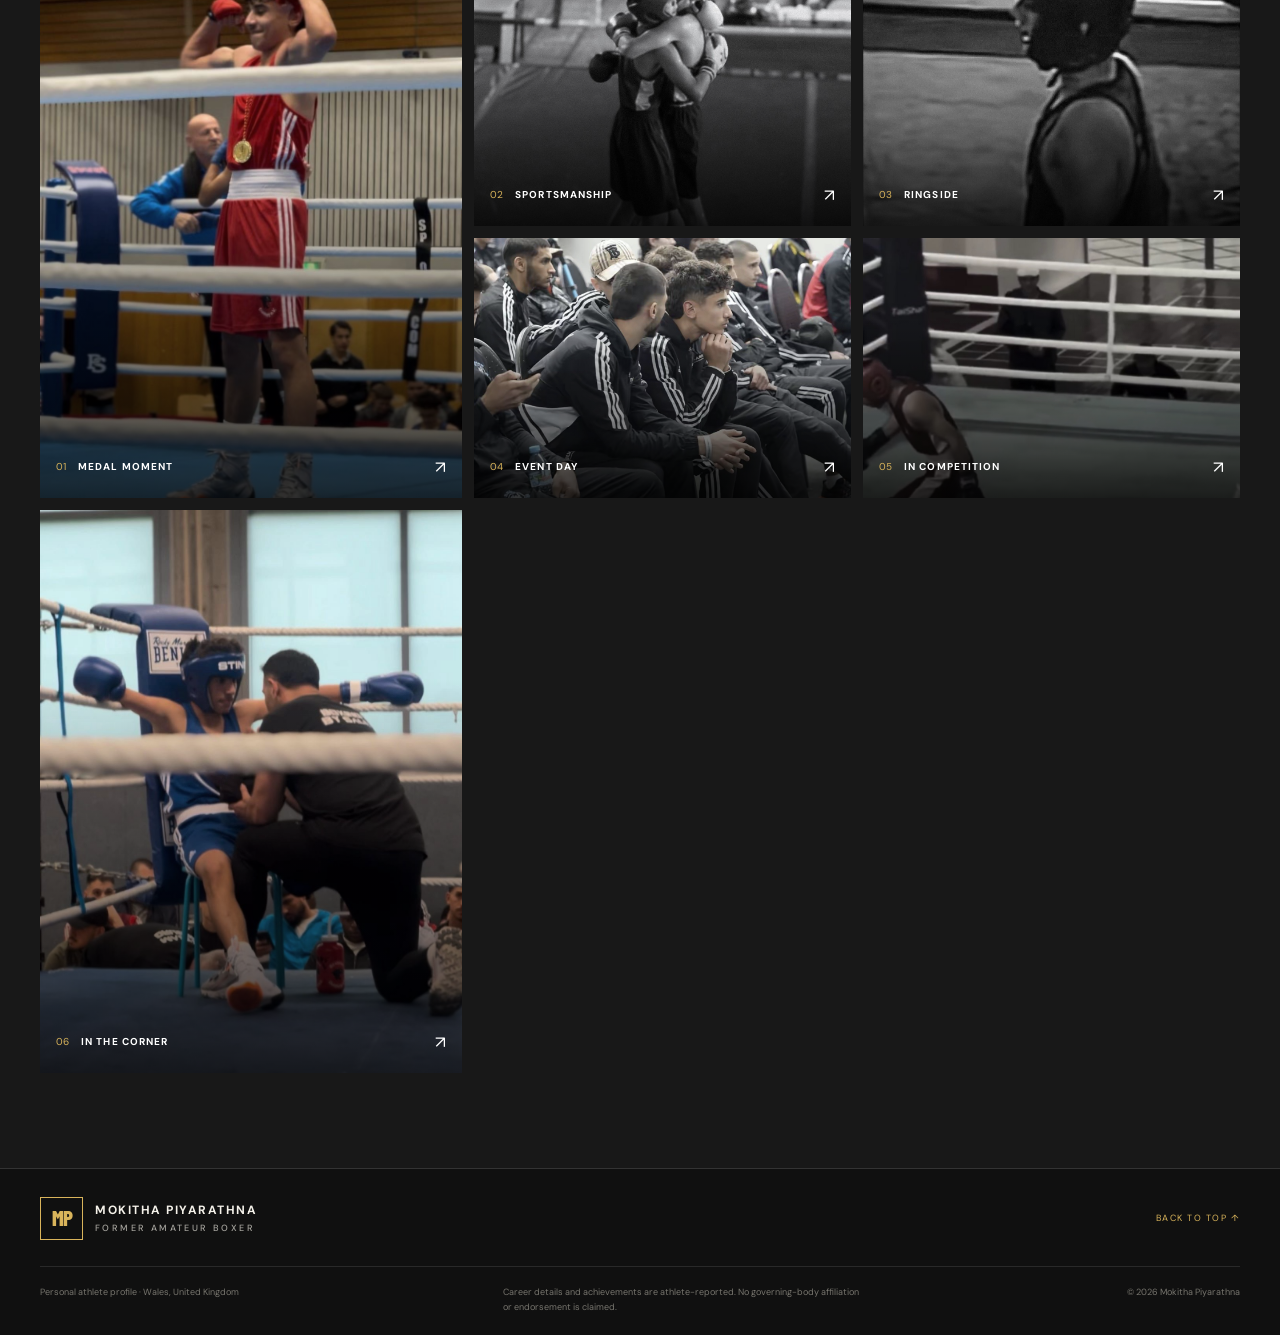
==== commit 0a6875c1: "Update index.html" ====
--- a/index.html
+++ b/index.html
@@ -93,7 +93,7 @@
           <span class="medal-symbol" aria-hidden="true">✦</span><span class="medal-kicker">OVERALL GOLD MEDALS</span><strong>13</strong><span class="medal-title">Gold medals</span><span class="medal-line"></span><span class="medal-foot">Reported career achievement</span>
         </article>
         <article class="medal-card">
-          <span class="medal-symbol" aria-hidden="true">✧</span><span class="medal-kicker">SPECIAL RECOGNITION</span><strong>01</strong><span class="medal-title">WWB gold medal</span><span class="medal-line"></span><span class="medal-foot">Listed separately as supplied</span>
+          <span class="medal-symbol" aria-hidden="true">✧</span><span class="medal-kicker">SPECIAL RECOGNITION</span><strong>01</strong><span class="medal-title">International gold medal</span><span class="medal-line"></span><span class="medal-foot">Listed separately as supplied</span>
         </article>
         <article class="medal-card">
           <span class="medal-symbol silver" aria-hidden="true">✦</span><span class="medal-kicker">PODIUM FINISH</span><strong>01</strong><span class="medal-title">Silver medal</span><span class="medal-line"></span><span class="medal-foot">Reported career achievement</span>
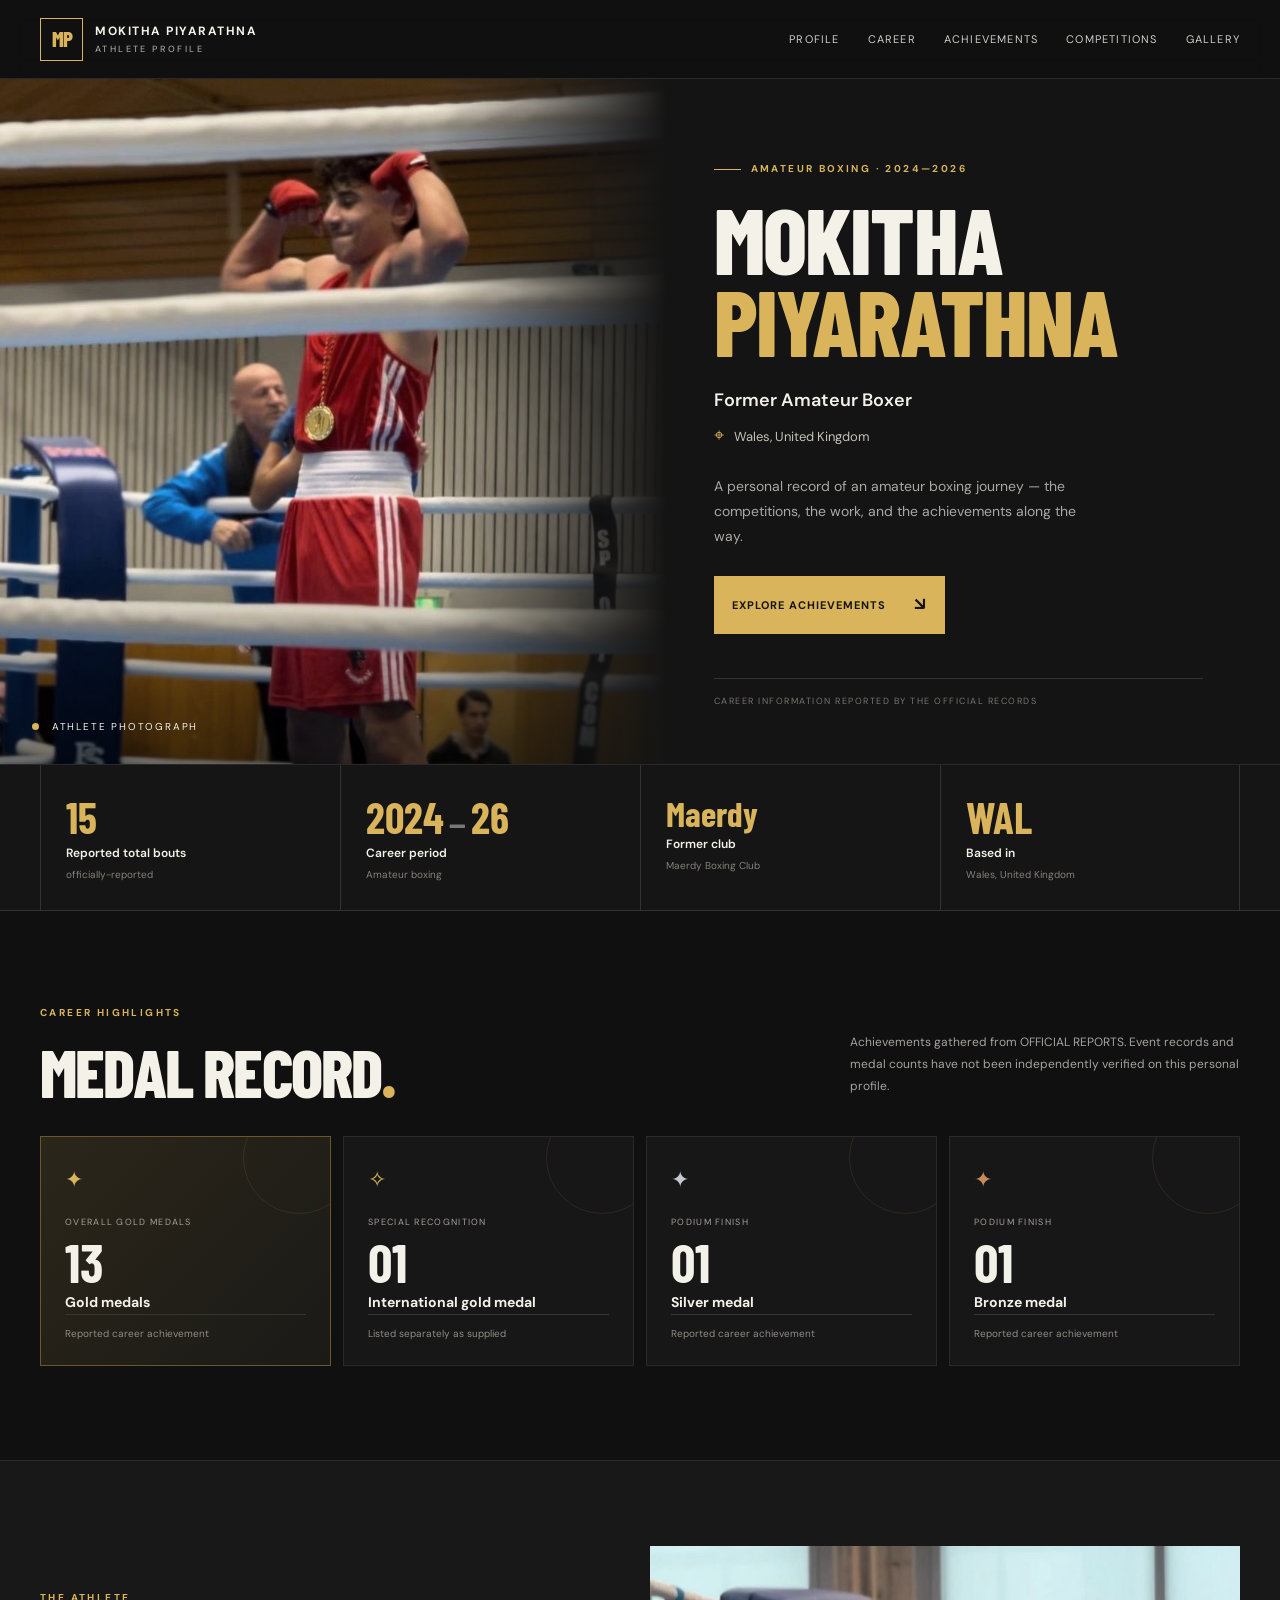
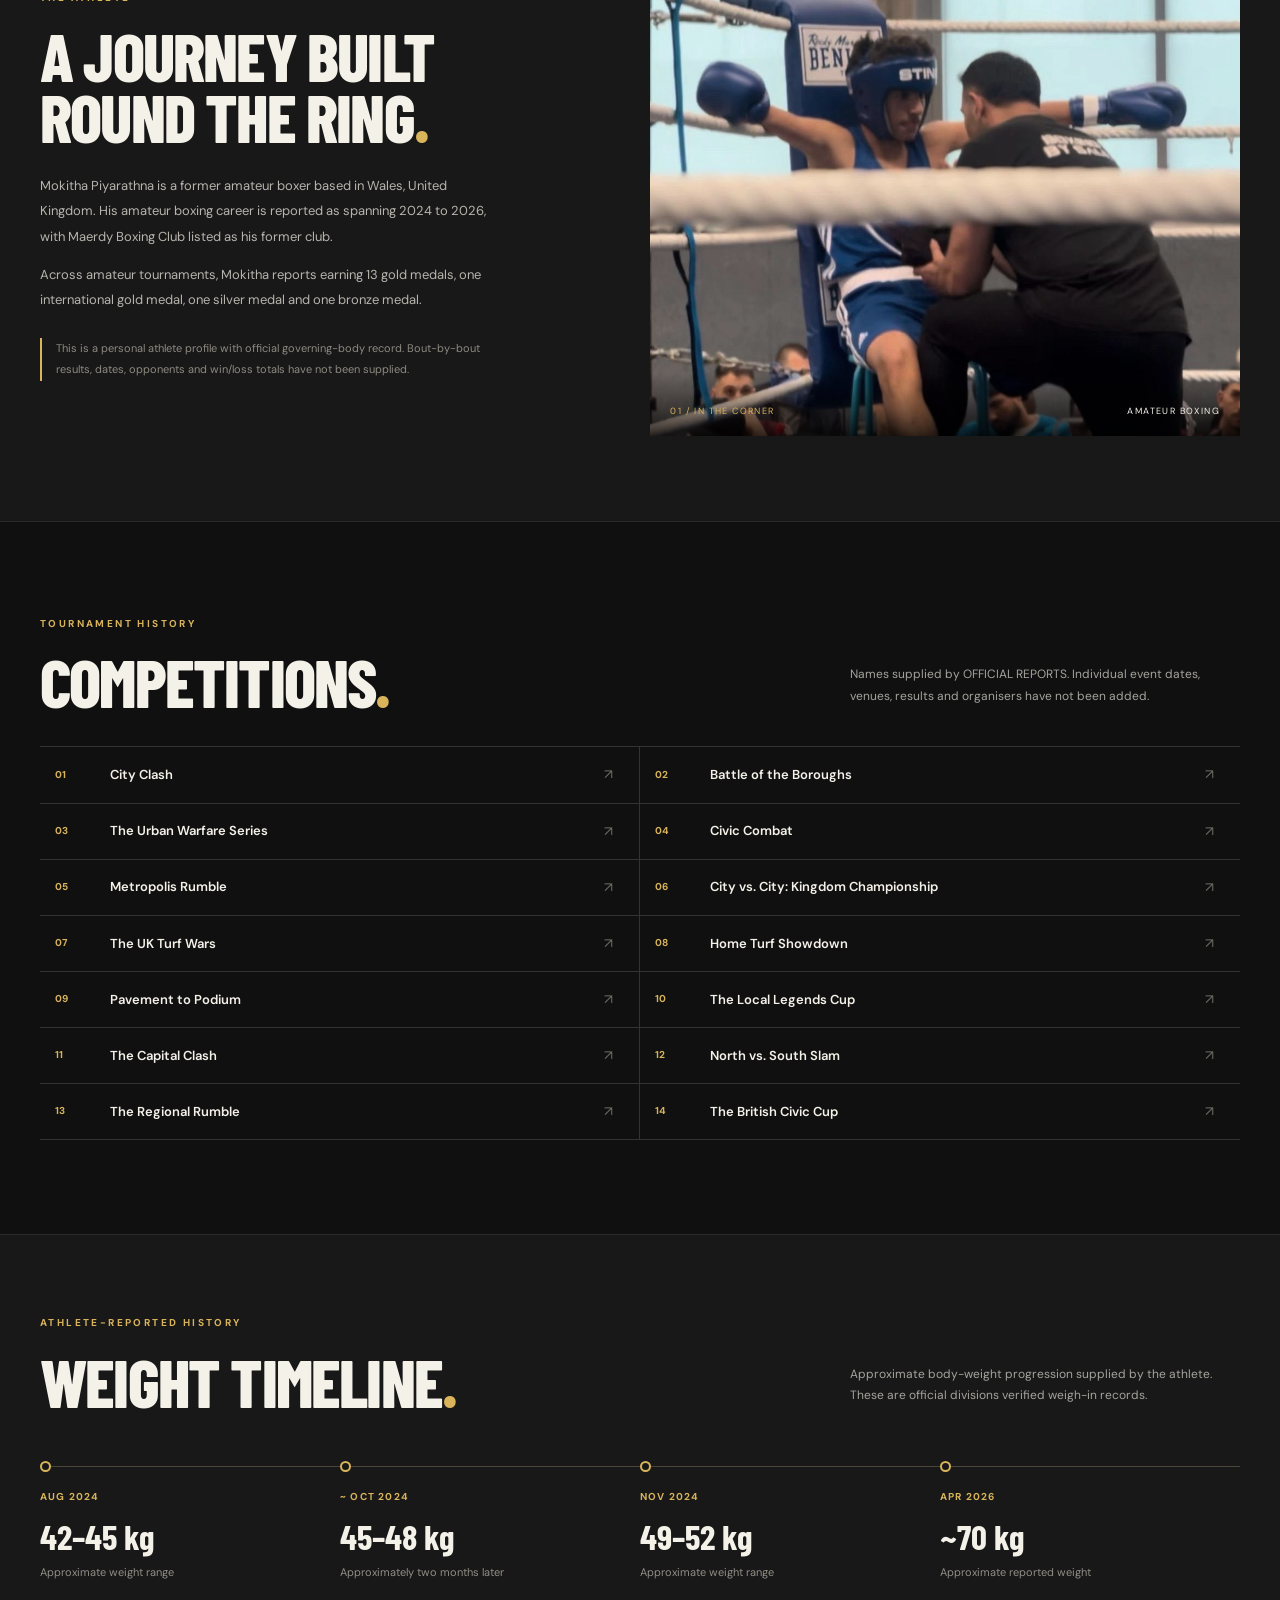
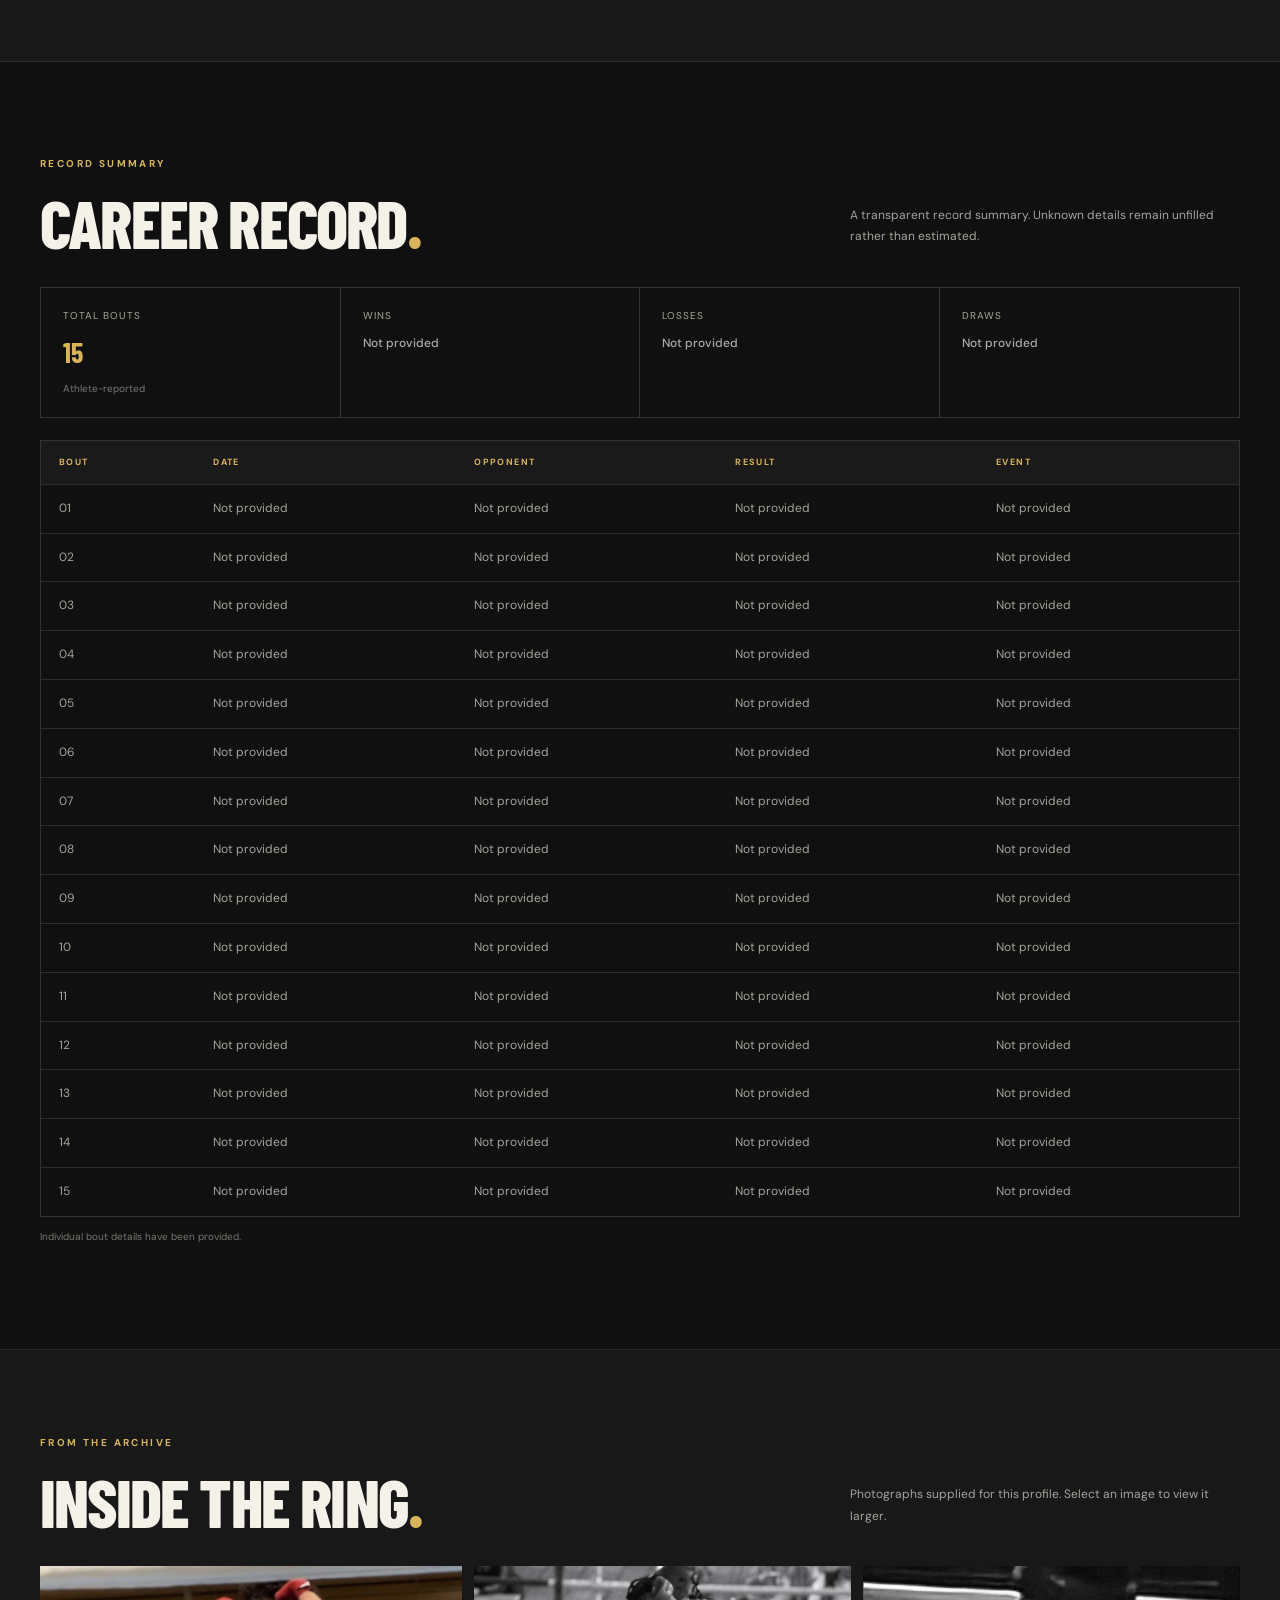
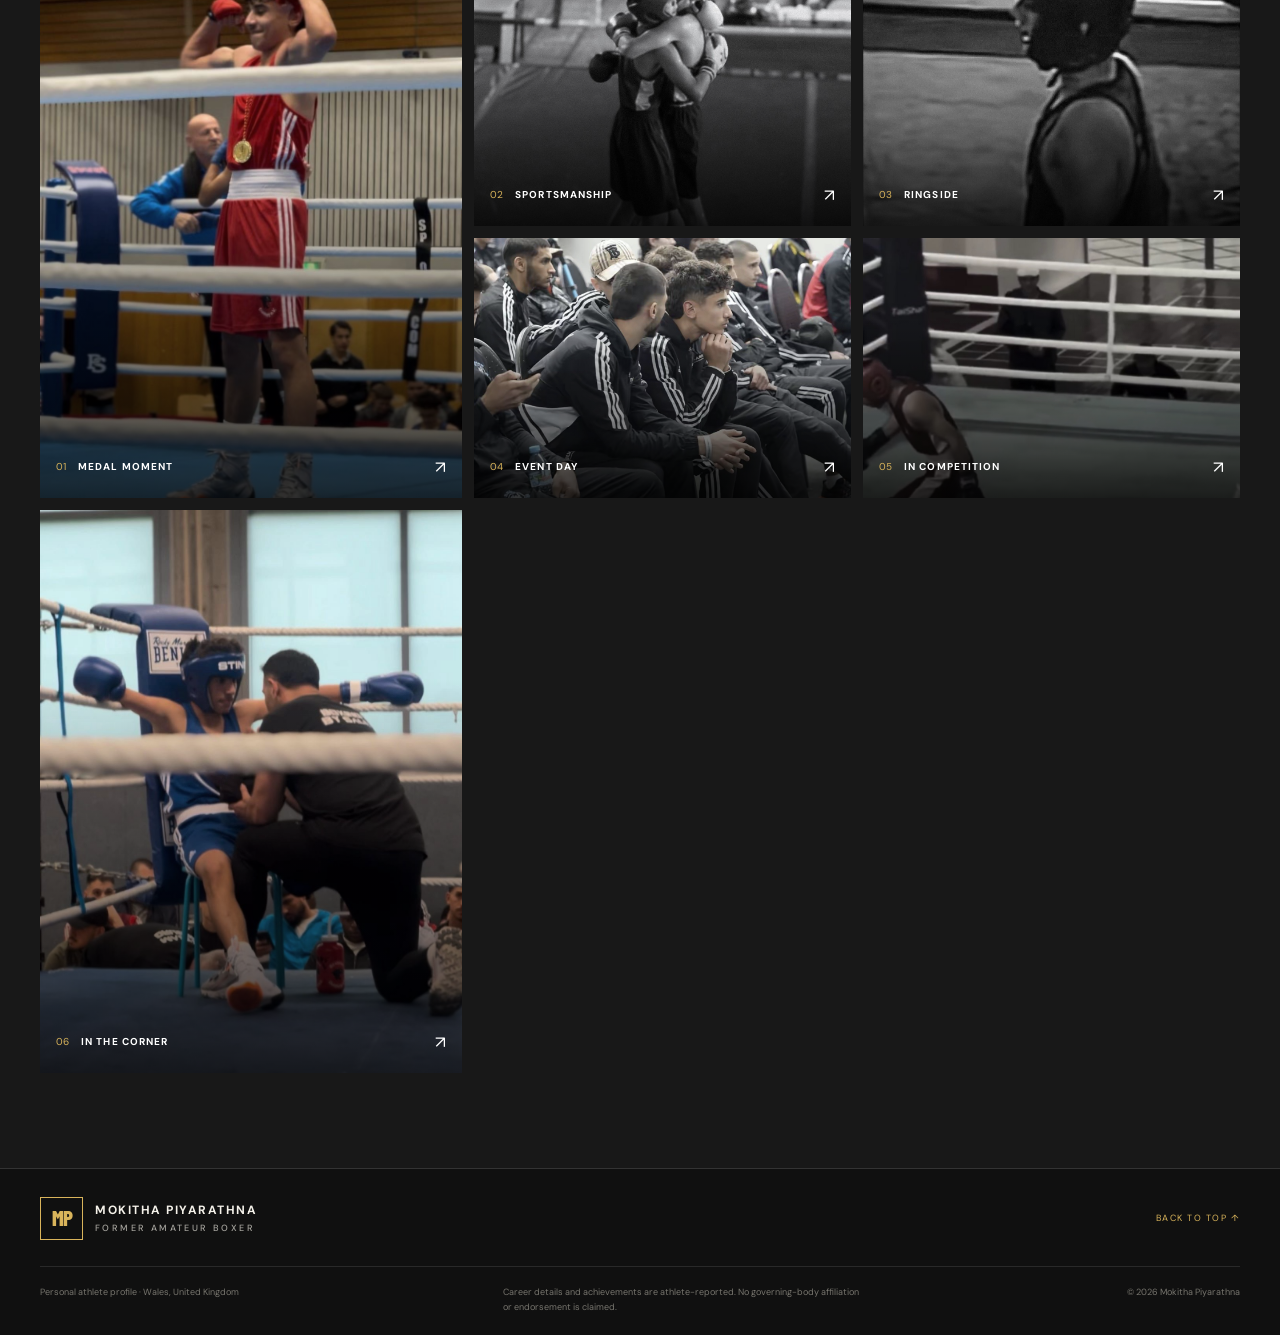
==== commit cc00fcb9: "Update index.html" ====
--- a/index.html
+++ b/index.html
@@ -109,11 +109,11 @@
         <div class="career-copy">
           <p class="eyebrow">THE ATHLETE</p><h2>A journey built<br>round the ring<span class="gold-period">.</span></h2>
           <p>Mokitha Piyarathna is a former amateur boxer based in Wales, United Kingdom. His amateur boxing career is reported as spanning 2024 to 2026, with Maerdy Boxing Club listed as his former club.</p>
-          <p>Across amateur tournaments, Mokitha reports earning 13 gold medals, one WWB gold medal, one silver medal and one bronze medal.</p>
+          <p>Across amateur tournaments, Mokitha reports earning 13 gold medals, one international gold medal, one silver medal and one bronze medal.</p>
           <p class="small-note">This is a personal athlete profile with official governing-body record. Bout-by-bout results, dates, opponents and win/loss totals have not been supplied.</p>
         </div>
         <figure class="career-photo">
-          <img src="corner-coaching.jpeg" alt="Mokitha Piyarathna in blue boxing kit receiving attention from his corner in the ring" loading="lazy">
+          <img src="corner-coaching.jpeg" alt="his corner in the ring" loading="lazy">
           <figcaption><span>01 / IN THE CORNER</span><span>AMATEUR BOXING</span></figcaption>
         </figure>
       </div>
